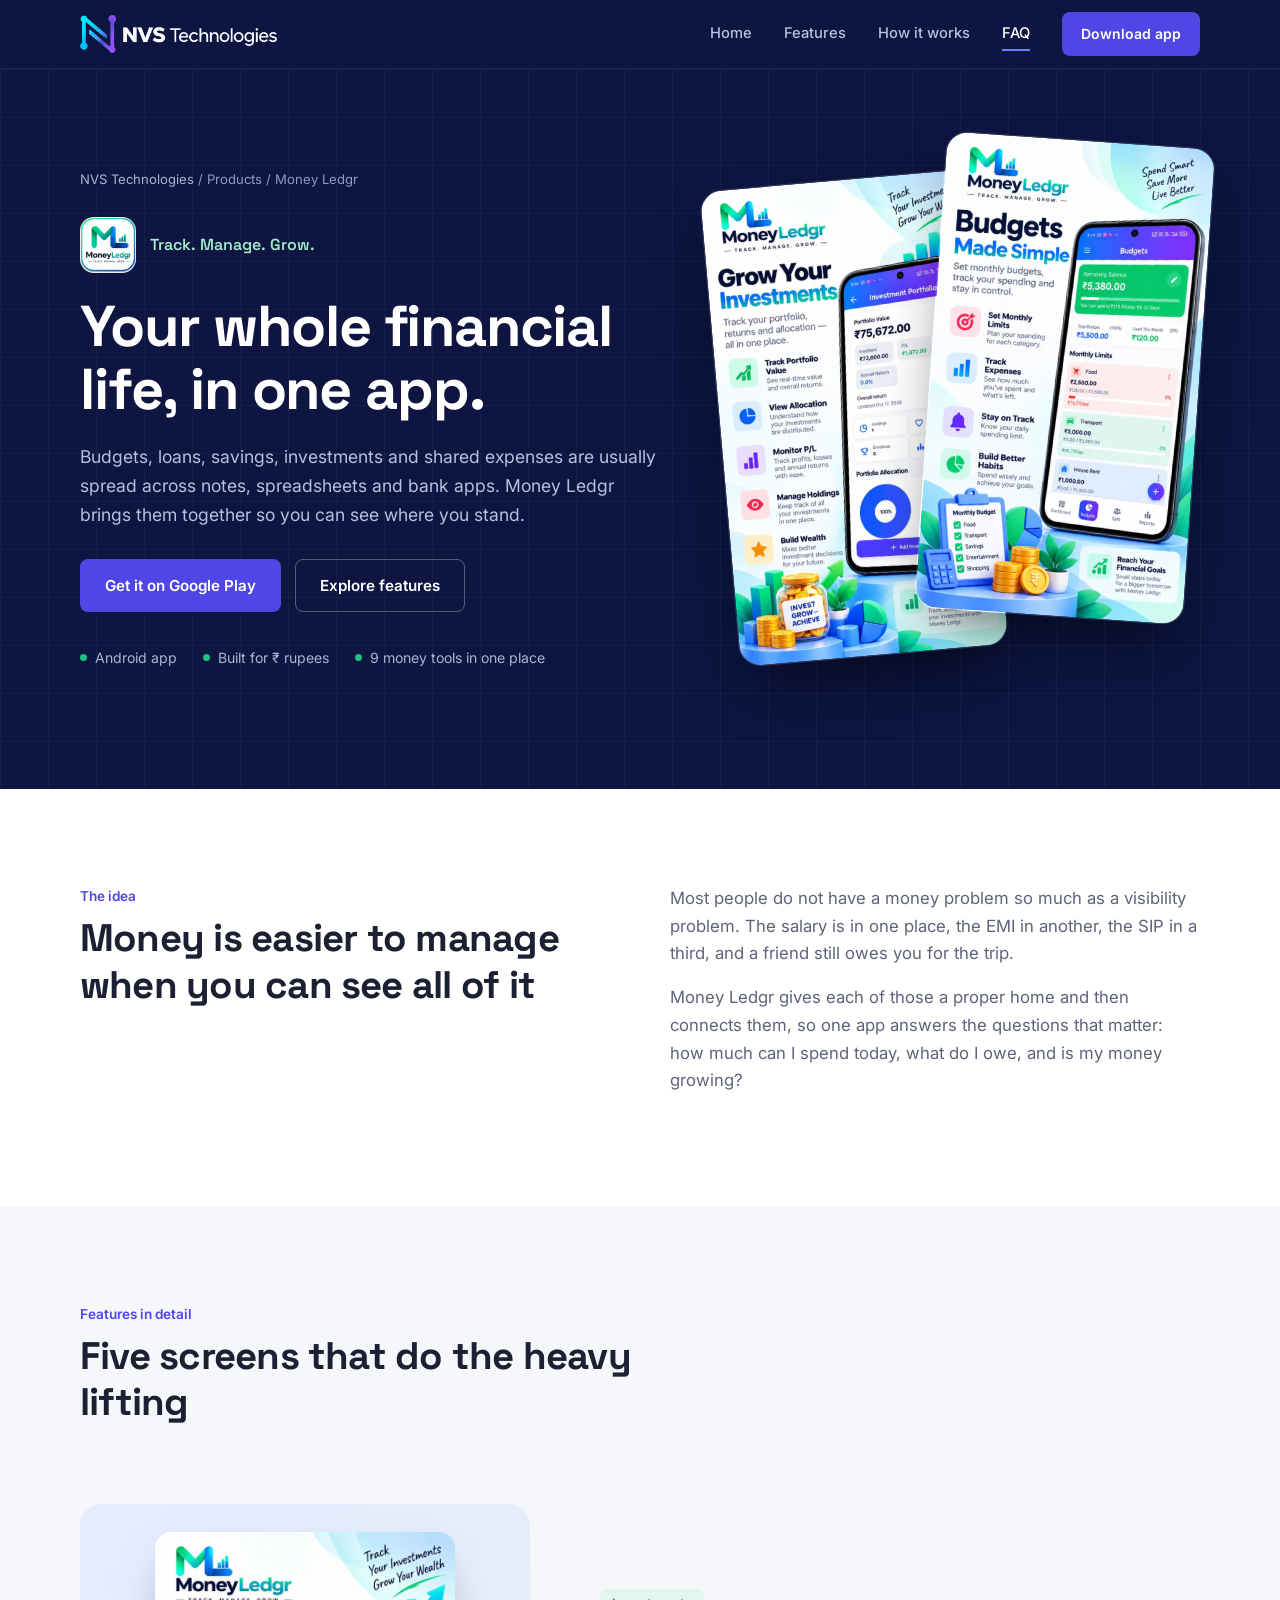
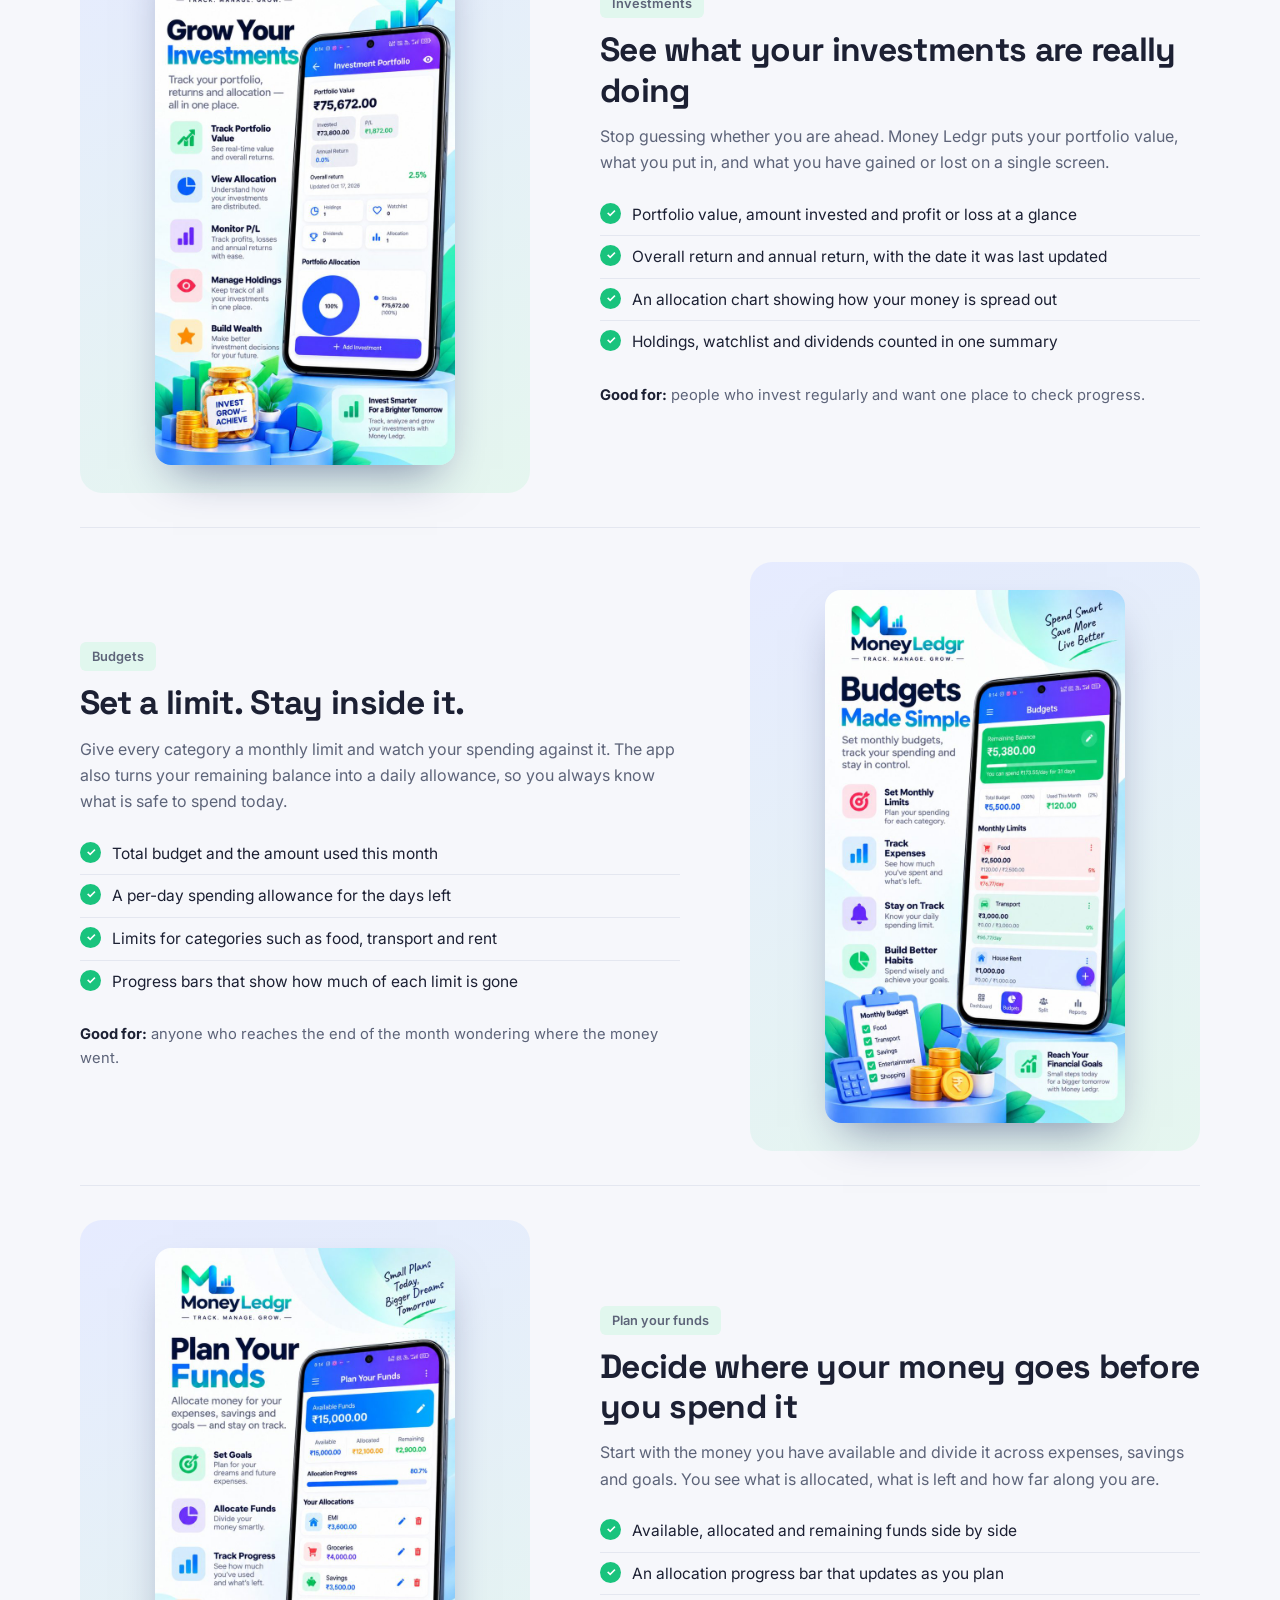
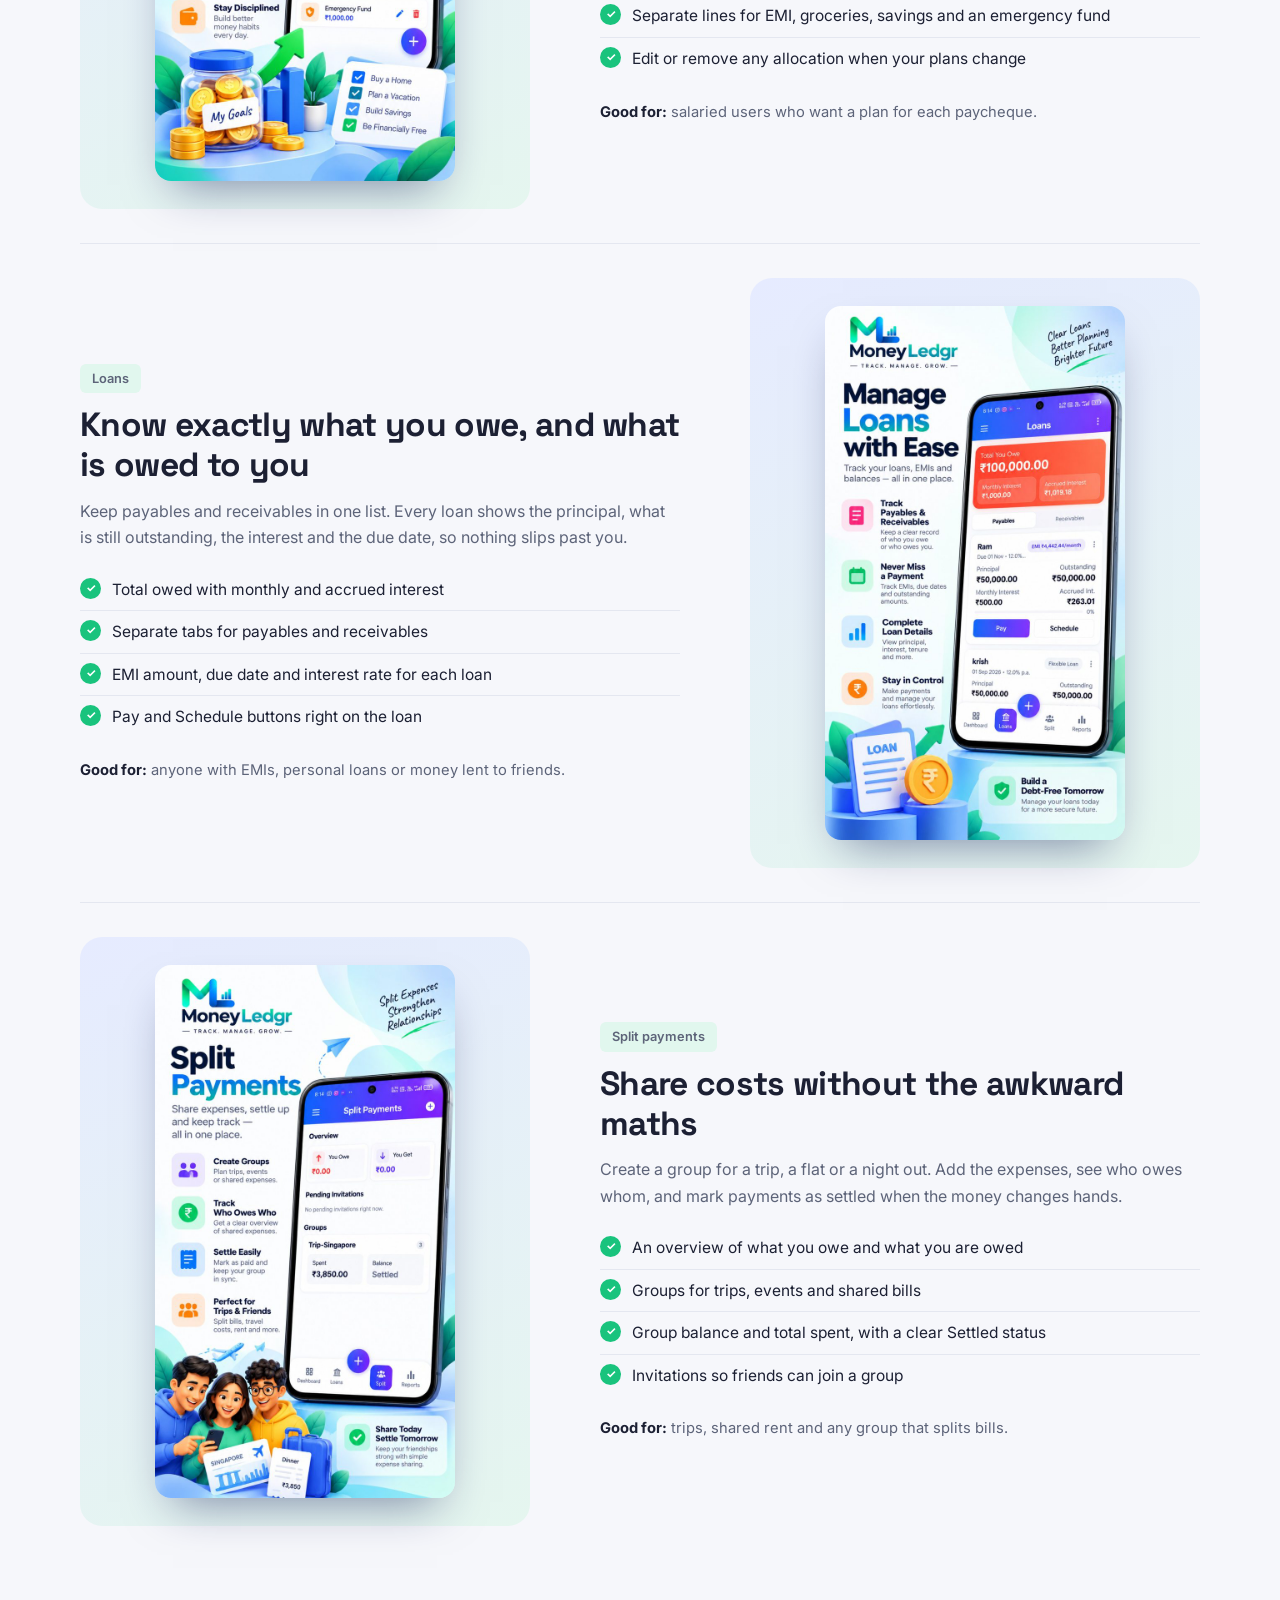
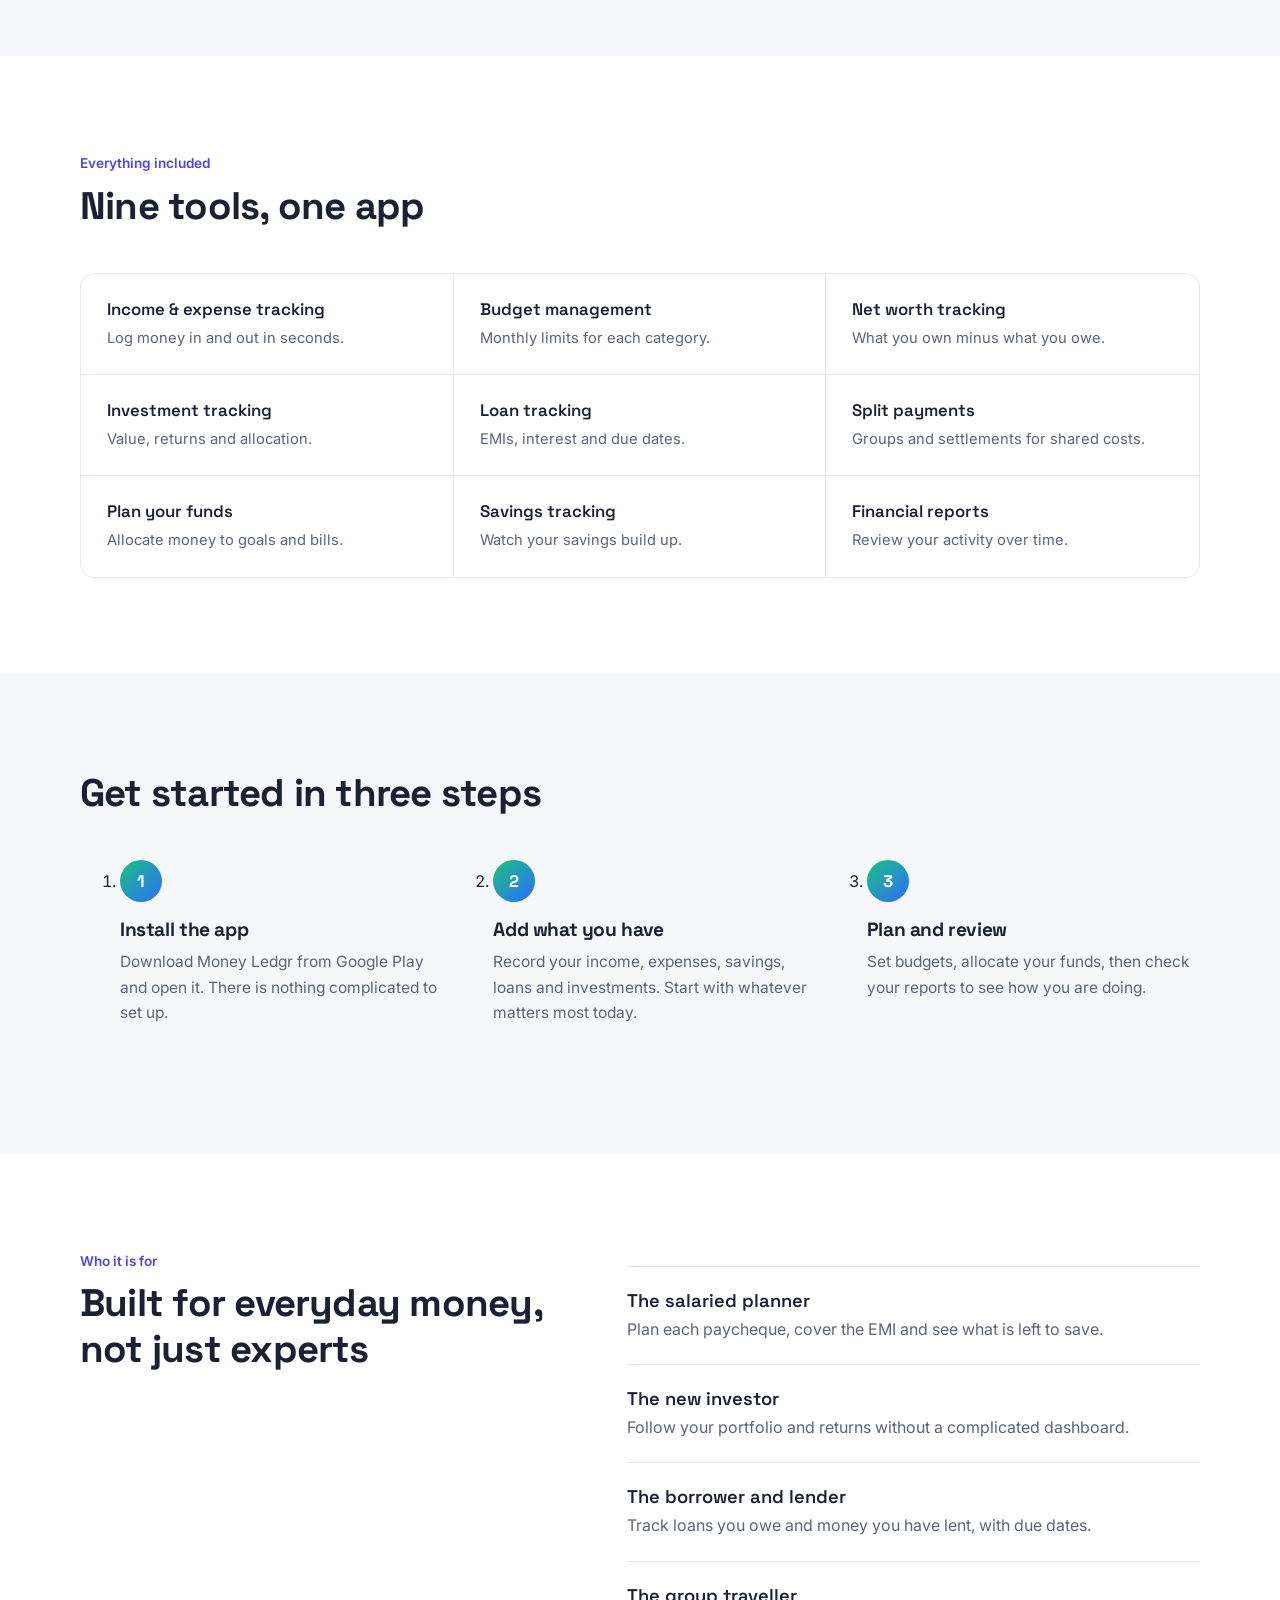
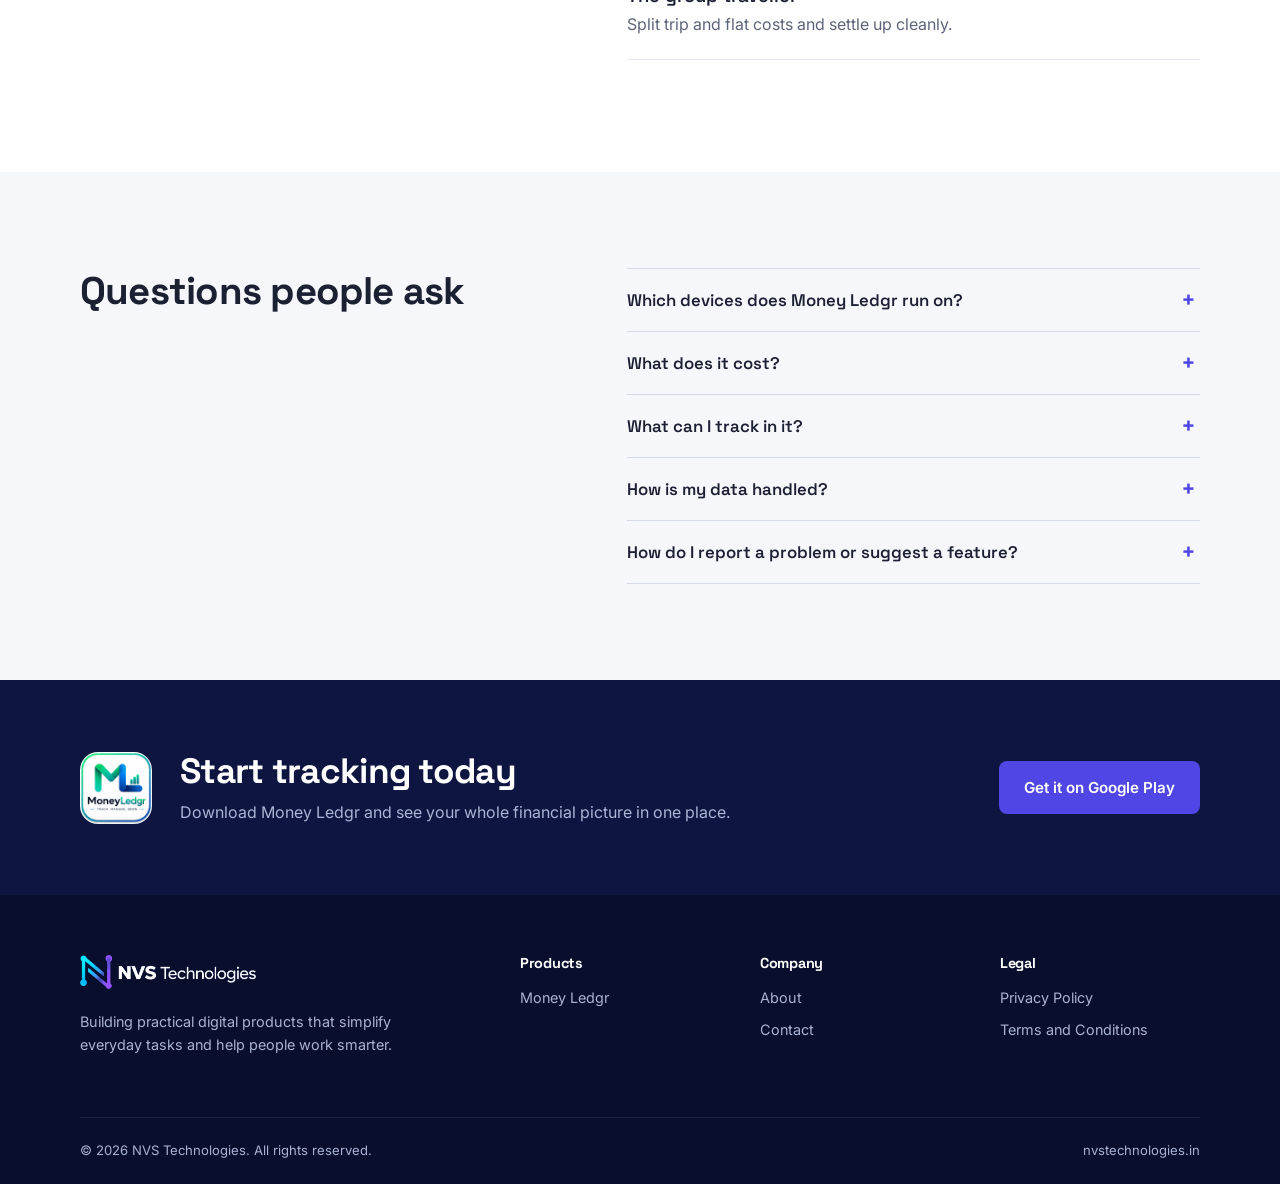
==== money-ledgr.html @ 8a29d815 "Add Money Ledgr product page" ====
<!DOCTYPE html>
<html lang="en">
<head>
  <meta charset="UTF-8">
  <meta name="viewport" content="width=device-width, initial-scale=1">
  <title>Money Ledgr | Personal finance app by NVS Technologies</title>
  <meta name="description" content="Money Ledgr is a personal finance app for Android. Track income and expenses, set budgets, plan funds, manage loans, split payments and follow your investments in one place.">
  <meta property="og:title" content="Money Ledgr: Track. Manage. Grow.">
  <meta property="og:description" content="One app for budgets, loans, investments, savings and shared expenses.">
  <meta property="og:image" content="images/money-ledgr-icon.jpg">
  <meta name="theme-color" content="#0d1540">
  <link rel="icon" href="images/favicon.png" type="image/png">
  <link rel="preconnect" href="https://fonts.googleapis.com">
  <link rel="preconnect" href="https://fonts.gstatic.com" crossorigin>
  <link href="https://fonts.googleapis.com/css2?family=Inter:wght@400;500;600;700;800&family=Space+Grotesk:wght@500;600;700&display=swap" rel="stylesheet">
  <link rel="stylesheet" href="css/style.css">
  <link rel="stylesheet" href="css/product.css">
  <script type="application/ld+json">
  {
    "@context": "https://schema.org",
    "@type": "MobileApplication",
    "name": "Money Ledgr",
    "operatingSystem": "Android",
    "applicationCategory": "FinanceApplication",
    "description": "Personal finance app to track expenses, budgets, loans, savings and investments.",
    "url": "https://play.google.com/store/apps/details?id=com.money_ledgr.app&pcampaignid=web_share",
    "publisher": { "@type": "Organization", "name": "NVS Technologies" }
  }
  </script>
</head>
<body class="product-page">
<a class="skip-link" href="#main">Skip to content</a>

<header class="site-header" id="top">
  <div class="container header-inner">
    <a href="index.html" class="logo" aria-label="NVS Technologies home"><img src="images/nvs-logo.png" alt="NVS Technologies" width="700" height="135"></a>
    <button class="nav-toggle" aria-label="Open menu" aria-expanded="false" aria-controls="main-nav"><span></span><span></span><span></span></button>
    <nav id="main-nav" class="main-nav" aria-label="Main">
      <a href="index.html">Home</a>
      <a href="#features">Features</a>
      <a href="#how">How it works</a>
      <a href="#faq">FAQ</a>
      <a href="https://play.google.com/store/apps/details?id=com.money_ledgr.app&pcampaignid=web_share" class="btn btn-primary btn-small" target="_blank" rel="noopener">Download app</a>
    </nav>
  </div>
</header>

<main id="main">

<!-- Hero -->
<section class="p-hero">
  <div class="container p-hero-grid">
    <div>
      <p class="crumbs"><a href="index.html">NVS Technologies</a> / Products / Money Ledgr</p>
      <div class="brand-row">
        <img src="images/money-ledgr-icon.jpg" alt="Money Ledgr app icon" width="320" height="320">
        <span>Track. Manage. Grow.</span>
      </div>
      <h1>Your whole financial life, in one app.</h1>
      <p class="lead">Budgets, loans, savings, investments and shared expenses are usually spread across notes, spreadsheets and bank apps. Money Ledgr brings them together so you can see where you stand.</p>
      <div class="hero-actions">
        <a href="https://play.google.com/store/apps/details?id=com.money_ledgr.app&pcampaignid=web_share" class="btn btn-primary" target="_blank" rel="noopener">Get it on Google Play</a>
        <a href="#features" class="btn btn-outline">Explore features</a>
      </div>
      <ul class="facts">
        <li>Android app</li>
        <li>Built for &#8377; rupees</li>
        <li>9 money tools in one place</li>
      </ul>
    </div>
    <div class="poster-stack" aria-hidden="true">
      <img class="p1" src="images/screens/investments.jpg" alt="" width="720" height="1280">
      <img class="p2" src="images/screens/budgets.jpg" alt="" width="720" height="1280">
    </div>
  </div>
</section>

<!-- Overview -->
<section class="section" id="overview">
  <div class="container overview">
    <div>
      <p class="kicker">The idea</p>
      <h2>Money is easier to manage when you can see all of it</h2>
    </div>
    <div class="overview-text">
      <p>Most people do not have a money problem so much as a visibility problem. The salary is in one place, the EMI in another, the SIP in a third, and a friend still owes you for the trip.</p>
      <p>Money Ledgr gives each of those a proper home and then connects them, so one app answers the questions that matter: how much can I spend today, what do I owe, and is my money growing?</p>
    </div>
  </div>
</section>

<!-- Feature deep-dives -->
<section class="section section-soft dives" id="features">
  <div class="container">
    <div class="head-narrow">
      <p class="kicker">Features in detail</p>
      <h2>Five screens that do the heavy lifting</h2>
    </div>

    <article class="dive" id="investments">
      <div class="dive-shot"><img src="images/screens/investments.jpg" alt="Investment Portfolio screen with portfolio value, profit and loss, and an allocation chart" width="720" height="1280" loading="lazy"></div>
      <div class="dive-text">
        <p class="dive-label">Investments</p>
        <h3>See what your investments are really doing</h3>
        <p>Stop guessing whether you are ahead. Money Ledgr puts your portfolio value, what you put in, and what you have gained or lost on a single screen.</p>
        <ul class="checks">
          <li>Portfolio value, amount invested and profit or loss at a glance</li>
          <li>Overall return and annual return, with the date it was last updated</li>
          <li>An allocation chart showing how your money is spread out</li>
          <li>Holdings, watchlist and dividends counted in one summary</li>
        </ul>
        <p class="good-for"><strong>Good for:</strong> people who invest regularly and want one place to check progress.</p>
      </div>
    </article>
    <article class="dive flip" id="budgets">
      <div class="dive-shot"><img src="images/screens/budgets.jpg" alt="Budgets screen with remaining balance and monthly limits for food, transport and rent" width="720" height="1280" loading="lazy"></div>
      <div class="dive-text">
        <p class="dive-label">Budgets</p>
        <h3>Set a limit. Stay inside it.</h3>
        <p>Give every category a monthly limit and watch your spending against it. The app also turns your remaining balance into a daily allowance, so you always know what is safe to spend today.</p>
        <ul class="checks">
          <li>Total budget and the amount used this month</li>
          <li>A per-day spending allowance for the days left</li>
          <li>Limits for categories such as food, transport and rent</li>
          <li>Progress bars that show how much of each limit is gone</li>
        </ul>
        <p class="good-for"><strong>Good for:</strong> anyone who reaches the end of the month wondering where the money went.</p>
      </div>
    </article>
    <article class="dive" id="plan">
      <div class="dive-shot"><img src="images/screens/plan-funds.jpg" alt="Plan Your Funds screen showing available funds and allocations for EMI, groceries, savings and emergency fund" width="720" height="1280" loading="lazy"></div>
      <div class="dive-text">
        <p class="dive-label">Plan your funds</p>
        <h3>Decide where your money goes before you spend it</h3>
        <p>Start with the money you have available and divide it across expenses, savings and goals. You see what is allocated, what is left and how far along you are.</p>
        <ul class="checks">
          <li>Available, allocated and remaining funds side by side</li>
          <li>An allocation progress bar that updates as you plan</li>
          <li>Separate lines for EMI, groceries, savings and an emergency fund</li>
          <li>Edit or remove any allocation when your plans change</li>
        </ul>
        <p class="good-for"><strong>Good for:</strong> salaried users who want a plan for each paycheque.</p>
      </div>
    </article>
    <article class="dive flip" id="loans">
      <div class="dive-shot"><img src="images/screens/loans.jpg" alt="Loans screen showing total owed, monthly interest, and loan details with Pay and Schedule buttons" width="720" height="1280" loading="lazy"></div>
      <div class="dive-text">
        <p class="dive-label">Loans</p>
        <h3>Know exactly what you owe, and what is owed to you</h3>
        <p>Keep payables and receivables in one list. Every loan shows the principal, what is still outstanding, the interest and the due date, so nothing slips past you.</p>
        <ul class="checks">
          <li>Total owed with monthly and accrued interest</li>
          <li>Separate tabs for payables and receivables</li>
          <li>EMI amount, due date and interest rate for each loan</li>
          <li>Pay and Schedule buttons right on the loan</li>
        </ul>
        <p class="good-for"><strong>Good for:</strong> anyone with EMIs, personal loans or money lent to friends.</p>
      </div>
    </article>
    <article class="dive" id="split">
      <div class="dive-shot"><img src="images/screens/split-payments.jpg" alt="Split Payments screen showing what you owe, what you get and a trip group" width="720" height="1280" loading="lazy"></div>
      <div class="dive-text">
        <p class="dive-label">Split payments</p>
        <h3>Share costs without the awkward maths</h3>
        <p>Create a group for a trip, a flat or a night out. Add the expenses, see who owes whom, and mark payments as settled when the money changes hands.</p>
        <ul class="checks">
          <li>An overview of what you owe and what you are owed</li>
          <li>Groups for trips, events and shared bills</li>
          <li>Group balance and total spent, with a clear Settled status</li>
          <li>Invitations so friends can join a group</li>
        </ul>
        <p class="good-for"><strong>Good for:</strong> trips, shared rent and any group that splits bills.</p>
      </div>
    </article>
  </div>
</section>

<!-- Everything included -->
<section class="section" id="everything">
  <div class="container">
    <div class="head-narrow">
      <p class="kicker">Everything included</p>
      <h2>Nine tools, one app</h2>
    </div>
    <ul class="tool-grid">
      <li><strong>Income &amp; expense tracking</strong><span>Log money in and out in seconds.</span></li>
      <li><strong>Budget management</strong><span>Monthly limits for each category.</span></li>
      <li><strong>Net worth tracking</strong><span>What you own minus what you owe.</span></li>
      <li><strong>Investment tracking</strong><span>Value, returns and allocation.</span></li>
      <li><strong>Loan tracking</strong><span>EMIs, interest and due dates.</span></li>
      <li><strong>Split payments</strong><span>Groups and settlements for shared costs.</span></li>
      <li><strong>Plan your funds</strong><span>Allocate money to goals and bills.</span></li>
      <li><strong>Savings tracking</strong><span>Watch your savings build up.</span></li>
      <li><strong>Financial reports</strong><span>Review your activity over time.</span></li>
    </ul>
  </div>
</section>

<!-- How it works -->
<section class="section section-soft" id="how">
  <div class="container">
    <div class="head-narrow"><h2>Get started in three steps</h2></div>
    <ol class="p-steps">
      <li><span>1</span><h3>Install the app</h3><p>Download Money Ledgr from Google Play and open it. There is nothing complicated to set up.</p></li>
      <li><span>2</span><h3>Add what you have</h3><p>Record your income, expenses, savings, loans and investments. Start with whatever matters most today.</p></li>
      <li><span>3</span><h3>Plan and review</h3><p>Set budgets, allocate your funds, then check your reports to see how you are doing.</p></li>
    </ol>
  </div>
</section>

<!-- Who it is for -->
<section class="section" id="audience">
  <div class="container split-p">
    <div class="head-narrow">
      <p class="kicker">Who it is for</p>
      <h2>Built for everyday money, not just experts</h2>
    </div>
    <dl class="audience">
      <div><dt>The salaried planner</dt><dd>Plan each paycheque, cover the EMI and see what is left to save.</dd></div>
      <div><dt>The new investor</dt><dd>Follow your portfolio and returns without a complicated dashboard.</dd></div>
      <div><dt>The borrower and lender</dt><dd>Track loans you owe and money you have lent, with due dates.</dd></div>
      <div><dt>The group traveller</dt><dd>Split trip and flat costs and settle up cleanly.</dd></div>
    </dl>
  </div>
</section>

<!-- FAQ -->
<section class="section section-soft" id="faq">
  <div class="container split-p">
    <div class="head-narrow"><h2>Questions people ask</h2></div>
    <div class="faq">
      <details><summary>Which devices does Money Ledgr run on?</summary><p>Money Ledgr is available for Android phones through Google Play.</p></details>
      <details><summary>What does it cost?</summary><p>See the Google Play listing for the current price and any in-app options.</p></details>
      <details><summary>What can I track in it?</summary><p>Income and expenses, budgets, savings, investments, loans, split payments and your net worth, plus reports to review it all.</p></details>
      <details><summary>How is my data handled?</summary><p>We want to be clear about this. Our Privacy Policy explains what is collected and why.</p></details>
      <details><summary>How do I report a problem or suggest a feature?</summary><p>Send us a message from the <a href="index.html#contact">contact form</a>. Feedback shapes what we build next.</p></details>
    </div>
  </div>
</section>

<!-- Closing call to action -->
<section class="p-cta">
  <div class="container p-cta-inner">
    <img src="images/money-ledgr-icon.jpg" alt="" width="320" height="320">
    <div>
      <h2>Start tracking today</h2>
      <p>Download Money Ledgr and see your whole financial picture in one place.</p>
    </div>
    <a href="https://play.google.com/store/apps/details?id=com.money_ledgr.app&pcampaignid=web_share" class="btn btn-primary" target="_blank" rel="noopener">Get it on Google Play</a>
  </div>
</section>

</main>

<footer class="site-footer">
  <div class="container footer-grid">
    <div>
      <a href="index.html" class="logo"><img src="images/nvs-logo.png" alt="NVS Technologies" width="700" height="135"></a>
      <p class="footer-blurb">Building practical digital products that simplify everyday tasks and help people work smarter.</p>
    </div>
    <div><h4>Products</h4><a href="money-ledgr.html">Money Ledgr</a></div>
    <div><h4>Company</h4><a href="index.html#about">About</a><a href="index.html#contact">Contact</a></div>
    <div><h4>Legal</h4><a href="#">Privacy Policy</a><a href="#">Terms and Conditions</a></div>
  </div>
  <div class="container footer-bottom">
    <span>&copy; <span id="year">2026</span> NVS Technologies. All rights reserved.</span>
    <span>nvstechnologies.in</span>
  </div>
</footer>

<button class="to-top" id="to-top" aria-label="Back to top" hidden>&uarr;</button>
<script src="js/product.js"></script>
</body>
</html>
---- css/style.css ----
/* ==========================================================
   NVS Technologies - main stylesheet
   Sections: variables, base, layout, header, hero, products,
   principles, about, contact, footer, responsive
   ========================================================== */

:root {
  --navy: #0d1540;
  --navy-light: #162060;
  --indigo: #4f46e5;
  --indigo-dark: #4338ca;
  --accent: #6b7bff;
  --text: #1c2033;
  --muted: #5d6479;
  --line: #e4e7f0;
  --soft: #f6f7fb;
  --white: #fff;
  --radius: 10px;
}

/* ---------- Base ---------- */
*, *::before, *::after { box-sizing: border-box; }

html { scroll-behavior: smooth; scroll-padding-top: 72px; }

body {
  margin: 0;
  font-family: "Inter", system-ui, -apple-system, "Segoe UI", sans-serif;
  color: var(--text);
  line-height: 1.65;
  background: var(--white);
}

h1, h2, h3, h4 { line-height: 1.2; margin: 0; }
p { margin: 0 0 1rem; }
a { color: var(--indigo); }
ul { margin: 0; padding: 0; list-style: none; }

:focus-visible { outline: 3px solid var(--accent); outline-offset: 3px; }

.container { width: min(1120px, 100% - 40px); margin-inline: auto; }

.skip-link {
  position: absolute; left: 12px; top: -60px;
  background: var(--white); color: var(--navy);
  padding: 8px 14px; border-radius: 6px; z-index: 200;
}
.skip-link:focus { top: 12px; }

/* ---------- Buttons ---------- */
.btn {
  display: inline-block;
  padding: 13px 24px;
  border-radius: 8px;
  font-weight: 600;
  font-size: 0.95rem;
  text-decoration: none;
  border: 1.5px solid transparent;
  cursor: pointer;
  font-family: inherit;
  transition: background 0.2s, transform 0.15s, border-color 0.2s;
}
.btn:active { transform: translateY(1px); }
.btn-primary { background: var(--indigo); color: var(--white); }
.btn-primary:hover { background: var(--indigo-dark); }
.btn-outline { border-color: rgba(255,255,255,0.35); color: var(--white); }
.btn-outline:hover { border-color: var(--white); }
.btn-small { padding: 9px 18px; font-size: 0.875rem; }

/* ---------- Header ---------- */
.site-header {
  position: sticky; top: 0; z-index: 100;
  background: var(--navy);
  border-bottom: 1px solid rgba(255,255,255,0.08);
  transition: box-shadow 0.25s;
}
.site-header.scrolled { box-shadow: 0 4px 18px rgba(0,0,0,0.25); }

.header-inner {
  display: flex; align-items: center; justify-content: space-between;
  height: 68px;
}

.logo {
  display: inline-flex; align-items: center; gap: 8px;
  color: var(--white); text-decoration: none; font-size: 1.15rem;
}
.logo strong { font-weight: 800; }

.main-nav { display: flex; align-items: center; gap: 32px; }
.main-nav a:not(.btn) {
  color: #b8c0e0; text-decoration: none; font-size: 0.92rem; font-weight: 500;
  padding: 4px 0; border-bottom: 2px solid transparent;
}
.main-nav a:not(.btn):hover,
.main-nav a.active { color: var(--white); border-bottom-color: var(--accent); }

.nav-toggle {
  display: none;
  background: none; border: 0; padding: 8px; cursor: pointer;
}
.nav-toggle span {
  display: block; width: 24px; height: 2px; margin: 5px 0;
  background: var(--white); transition: transform 0.25s, opacity 0.25s;
}
.nav-toggle[aria-expanded="true"] span:nth-child(1) { transform: translateY(7px) rotate(45deg); }
.nav-toggle[aria-expanded="true"] span:nth-child(2) { opacity: 0; }
.nav-toggle[aria-expanded="true"] span:nth-child(3) { transform: translateY(-7px) rotate(-45deg); }

/* ---------- Hero ---------- */
.hero {
  background:
    radial-gradient(ellipse 60% 70% at 70% 40%, rgba(79,70,229,0.35), transparent 70%),
    var(--navy);
  color: var(--white);
  padding: 110px 0 120px;
}

.pill {
  display: inline-flex; align-items: center; gap: 8px;
  padding: 5px 14px; margin-bottom: 26px;
  border: 1px solid rgba(255,255,255,0.18);
  border-radius: 999px;
  font-size: 0.8rem; color: #c9d0ee;
}
.dot { width: 6px; height: 6px; border-radius: 50%; background: #34d399; }

.hero h1 {
  font-size: clamp(2.4rem, 6vw, 4.2rem);
  font-weight: 800;
  letter-spacing: -0.03em;
  max-width: 13em;
  margin-bottom: 22px;
}
.hero-text { max-width: 34em; font-size: 1.15rem; color: #b8c0e0; margin-bottom: 34px; }
.hero-actions { display: flex; flex-wrap: wrap; gap: 14px; }

/* ---------- Sections ---------- */
.section { padding: 96px 0; }
.section-soft { background: var(--soft); }

.kicker {
  color: var(--indigo); font-weight: 600; font-size: 0.85rem; margin-bottom: 8px;
}
.section h2 {
  font-size: clamp(1.7rem, 3.5vw, 2.4rem);
  letter-spacing: -0.02em; margin-bottom: 40px;
}

/* ---------- Product card ---------- */
.product-card {
  display: grid; grid-template-columns: 1.3fr 1fr; gap: 40px;
  padding: 40px;
  border: 1.5px solid var(--indigo);
  border-radius: 14px;
  background: var(--white);
  box-shadow: 0 10px 40px -18px rgba(79,70,229,0.35);
}
.product-info p { color: var(--muted); max-width: 32em; }

.tag {
  display: inline-block; padding: 3px 12px; margin-bottom: 18px;
  background: #eceefe; color: var(--indigo);
  border-radius: 6px; font-size: 0.78rem; font-weight: 600;
}
.product-icon {
  width: 52px; height: 52px; margin-bottom: 18px;
  display: grid; place-items: center;
  background: var(--indigo); color: var(--white); border-radius: 12px;
}
.product-info h3 { font-size: 1.9rem; letter-spacing: -0.02em; }
.product-tagline { color: var(--indigo) !important; font-weight: 600; font-size: 0.9rem; margin: 4px 0 14px; }


.product-features h4 { font-size: 0.85rem; color: var(--muted); margin-bottom: 14px; font-weight: 600; }
.product-features ul { display: flex; flex-wrap: wrap; gap: 8px; }
.product-features li {
  padding: 5px 13px; font-size: 0.82rem;
  border: 1px solid var(--line); border-radius: 999px; background: var(--soft);
}

.coming-soon {
  display: flex; flex-direction: column; gap: 2px;
  margin-top: 20px; padding: 22px 26px;
  border: 1.5px dashed #cdd2e3; border-radius: var(--radius);
  background: var(--soft);
}
.coming-soon span { color: var(--muted); font-size: 0.9rem; }

/* ---------- Principles ---------- */
.principles {
  display: grid; grid-template-columns: repeat(auto-fit, minmax(300px, 1fr)); gap: 20px;
}
.principle {
  background: var(--white);
  padding: 28px;
  border-radius: var(--radius);
  border: 1px solid var(--line);
  border-left: 4px solid var(--accent);
}
.principle h3 { font-size: 1.05rem; margin-bottom: 8px; }
.principle p { font-size: 0.93rem; color: var(--muted); margin: 0; }

/* ---------- About ---------- */
.about-grid { display: grid; grid-template-columns: 1fr 1fr; gap: 60px; align-items: center; }
.about-grid p { color: var(--muted); max-width: 32em; }
.mv { display: grid; gap: 18px; }
.mv-card { padding: 26px 28px; background: var(--soft); border-radius: var(--radius); }
.mv-card h3 { font-size: 0.95rem; color: var(--indigo); margin-bottom: 6px; }
.mv-card p { margin: 0; font-size: 0.95rem; }

/* ---------- Contact ---------- */
.contact {
  background:
    radial-gradient(ellipse 50% 80% at 85% 20%, rgba(79,70,229,0.3), transparent 70%),
    var(--navy);
  color: var(--white);
}
.contact-grid { display: grid; grid-template-columns: 1fr 1fr; gap: 60px; align-items: start; }
.contact h2 { margin-bottom: 16px; }
.contact p { color: #b8c0e0; max-width: 30em; }
.contact a { color: #c7ceff; }

.contact-form {
  background: var(--navy-light);
  padding: 30px; border-radius: 12px;
  border: 1px solid rgba(255,255,255,0.08);
}
.contact-form label { display: block; font-size: 0.85rem; font-weight: 500; margin: 0 0 6px; }
.contact-form input,
.contact-form textarea {
  width: 100%; margin-bottom: 18px; padding: 11px 14px;
  font: inherit; color: var(--white);
  background: rgba(255,255,255,0.06);
  border: 1px solid rgba(255,255,255,0.18);
  border-radius: 8px;
}
.contact-form input:focus,
.contact-form textarea:focus { outline: none; border-color: var(--accent); box-shadow: 0 0 0 3px rgba(107,123,255,0.3); }
.contact-form .invalid { border-color: #f87171; }
.contact-form .btn { width: 100%; }
.form-status { margin: 14px 0 0; min-height: 1.4em; font-size: 0.9rem; text-align: center; }
.form-status.error { color: #fca5a5 !important; }
.form-status.ok { color: #86efac !important; }

/* ---------- Footer ---------- */
.site-footer { background: #080e2c; color: #aab2d3; padding-top: 60px; font-size: 0.9rem; }
.footer-grid { display: grid; grid-template-columns: 2fr 1fr 1fr 1fr; gap: 40px; padding-bottom: 44px; }
.footer-blurb { margin-top: 14px; max-width: 24em; }
.footer-grid h4 { color: var(--white); font-size: 0.9rem; margin-bottom: 14px; }
.footer-grid a:not(.logo) { display: block; color: #aab2d3; text-decoration: none; margin-bottom: 8px; }
.footer-grid a:not(.logo):hover { color: var(--white); }
.footer-bottom {
  display: flex; justify-content: space-between; flex-wrap: wrap; gap: 8px;
  padding: 22px 0; border-top: 1px solid rgba(255,255,255,0.08); font-size: 0.82rem;
}

/* ---------- Back to top ---------- */
.to-top {
  position: fixed; right: 20px; bottom: 20px;
  width: 44px; height: 44px; border-radius: 50%;
  border: 0; background: var(--indigo); color: var(--white);
  font-size: 1.2rem; cursor: pointer;
  box-shadow: 0 6px 18px rgba(0,0,0,0.25);
}
.to-top[hidden] { display: none; }

/* ---------- Responsive ---------- */
@media (max-width: 860px) {
  .nav-toggle { display: block; }

  .main-nav {
    position: absolute; top: 68px; left: 0; right: 0;
    flex-direction: column; align-items: stretch; gap: 0;
    background: var(--navy); padding: 8px 20px 20px;
    border-bottom: 1px solid rgba(255,255,255,0.08);
    display: none;
  }
  .main-nav.open { display: flex; }
  .main-nav a:not(.btn) { padding: 14px 0; border-bottom: 1px solid rgba(255,255,255,0.08); }
  .main-nav .btn { margin-top: 16px; text-align: center; }

  .hero { padding: 80px 0 90px; }
  .section { padding: 70px 0; }
  .product-card, .about-grid, .contact-grid { grid-template-columns: 1fr; gap: 32px; }
  .product-card { padding: 26px; }
  .footer-grid { grid-template-columns: 1fr 1fr; }
}

@media (max-width: 480px) {
  .footer-grid { grid-template-columns: 1fr; }
  .hero-actions .btn { width: 100%; text-align: center; }
}

@media (prefers-reduced-motion: reduce) {
  html { scroll-behavior: auto; }
  * { transition: none !important; }
}

/* ---------- Logo images ---------- */
.logo img { display: block; height: 38px; width: auto; }
.site-footer .logo img { height: 34px; }

/* Money Ledgr app icon in the product card */
.product-logo {
  display: block;
  width: 84px; height: 84px;
  margin-bottom: 18px;
  border-radius: 20px;
  box-shadow: 0 6px 20px -6px rgba(79,70,229,0.4);
}

/* ---------- Product buttons ---------- */
.product-actions { display: flex; flex-wrap: wrap; gap: 12px; margin-top: 12px; }
.btn-secondary { background: transparent; color: var(--indigo); border-color: var(--indigo); }
.btn-secondary:hover { background: #eceefe; }

/* ---------- Screenshot viewer ---------- */
.showcase {
  width: min(960px, 94vw);
  max-height: 92vh;
  padding: 0;
  border: 0;
  border-radius: 18px;
  background: var(--white);
  color: var(--text);
  box-shadow: 0 30px 80px rgba(5, 10, 40, 0.5);
}
.showcase::backdrop { background: rgba(8, 13, 40, 0.75); backdrop-filter: blur(4px); }
.sc-inner { display: grid; grid-template-columns: 0.8fr 1fr; position: relative; max-height: 92vh; }
.sc-close {
  position: absolute; top: 12px; right: 14px; z-index: 2;
  width: 38px; height: 38px; border: 0; border-radius: 50%;
  background: var(--soft); color: var(--text); font-size: 1.5rem; line-height: 1; cursor: pointer;
}
.sc-close:hover { background: var(--line); }

.sc-stage { background: linear-gradient(160deg, #e9edff, #eaf7f4); display: grid; place-items: center; padding: 22px; }
.sc-stage img { display: block; width: auto; max-width: 100%; max-height: calc(92vh - 44px); border-radius: 14px; box-shadow: 0 18px 40px -16px rgba(20, 30, 90, 0.45); transition: opacity 0.2s; }
.sc-stage img.fading { opacity: 0; }

.sc-side { padding: 40px 36px 32px; overflow-y: auto; display: flex; flex-direction: column; }
.sc-side h3 { font-size: 1.6rem; margin-bottom: 10px; letter-spacing: -0.01em; }
.sc-side p#sc-text { color: var(--muted); min-height: 5.2em; }

.sc-tabs { display: flex; flex-wrap: wrap; gap: 8px; margin: 6px 0 22px; }
.sc-tabs button {
  padding: 7px 14px; font: 500 0.85rem inherit; font-family: inherit; cursor: pointer;
  background: var(--soft); border: 1px solid var(--line); border-radius: 999px; color: var(--text);
}
.sc-tabs button:hover { border-color: var(--indigo); }
.sc-tabs button.active { background: var(--indigo); border-color: var(--indigo); color: var(--white); }

.sc-nav { display: flex; align-items: center; gap: 14px; margin-bottom: 24px; font-size: 0.9rem; color: var(--muted); }
.sc-arrow { width: 40px; height: 40px; border-radius: 50%; border: 1px solid var(--line); background: var(--white); font-size: 1.1rem; cursor: pointer; }
.sc-arrow:hover { border-color: var(--indigo); color: var(--indigo); }
.sc-side .btn { align-self: flex-start; margin-top: auto; }

html.modal-open { overflow: hidden; }

@media (max-width: 760px) {
  .sc-inner { grid-template-columns: 1fr; overflow-y: auto; }
  .sc-stage { padding: 18px 18px 8px; }
  .sc-stage img { max-height: 46vh; }
  .sc-side { padding: 22px 22px 26px; overflow: visible; }
  .sc-side p#sc-text { min-height: 0; }
  .sc-side .btn { width: 100%; text-align: center; margin-top: 4px; }
}

.more-link { margin: 18px 0 0 !important; font-size: 0.92rem; font-weight: 600; }
.more-link a { text-decoration: none; }
.more-link a:hover { text-decoration: underline; }
---- css/product.css ----
/* ==========================================================
   Money Ledgr product page
   Loaded after style.css, so it reuses the header, footer,
   buttons and colours and only adds what this page needs.
   ========================================================== */

.product-page {
  --ml-green: #19c37d;
  --ml-blue: #2f6bff;
  --head: "Space Grotesk", "Inter", system-ui, sans-serif;
}
.product-page h1, .product-page h2, .product-page h3, .product-page h4 { font-family: var(--head); letter-spacing: -0.02em; }

/* ---------- Hero ---------- */
.p-hero {
  background-color: var(--navy);
  /* faint grid for a technical feel */
  background-image:
    linear-gradient(rgba(255,255,255,0.035) 1px, transparent 1px),
    linear-gradient(90deg, rgba(255,255,255,0.035) 1px, transparent 1px);
  background-size: 48px 48px;
  color: var(--white);
  padding: 70px 0 90px;
  overflow: hidden;
}
.p-hero-grid { display: grid; grid-template-columns: 1.1fr 0.9fr; gap: 50px; align-items: center; }
.crumbs { font-size: 0.82rem; color: #8f9acb; margin-bottom: 26px; }
.crumbs a { color: #aab4d4; text-decoration: none; }
.crumbs a:hover { color: var(--white); }

.brand-row { display: flex; align-items: center; gap: 14px; margin-bottom: 22px; }
.brand-row img { width: 56px; height: 56px; border-radius: 14px; }
.brand-row span { font: 600 1rem var(--head); color: #9fe9c8; }

.p-hero h1 { font-size: clamp(2.2rem, 5vw, 3.6rem); font-weight: 700; line-height: 1.1; max-width: 12em; margin-bottom: 20px; }
.p-hero .lead { color: #b8c0e0; font-size: 1.1rem; max-width: 33em; margin-bottom: 30px; }
.hero-actions { display: flex; flex-wrap: wrap; gap: 14px; margin-bottom: 34px; }
.btn-outline { border-color: rgba(255,255,255,0.3); color: var(--white); }
.facts { display: flex; flex-wrap: wrap; gap: 8px 26px; font-size: 0.88rem; color: #aab4d4; }
.facts li { display: flex; align-items: center; gap: 8px; }
.facts li::before { content: ""; width: 7px; height: 7px; border-radius: 50%; background: var(--ml-green); }

/* two screenshots overlapping, tilted in opposite directions */
.poster-stack { position: relative; height: 560px; }
.poster-stack img { position: absolute; width: 56%; height: auto; border-radius: 22px; box-shadow: 0 30px 60px -20px rgba(0,0,0,0.6); border: 1px solid rgba(255,255,255,0.15); }
.poster-stack .p1 { left: 0; top: 40px; transform: rotate(-5deg); }
.poster-stack .p2 { right: 0; top: 0; transform: rotate(4deg); }

/* ---------- Generic section helpers ---------- */
.section-soft { background: var(--soft); }
.head-narrow { max-width: 38em; margin-bottom: 44px; }
.head-narrow h2 { margin-bottom: 0 !important; }
.product-page .section h2 { font-weight: 700; }

/* ---------- Overview ---------- */
.overview { display: grid; grid-template-columns: 1fr 1fr; gap: 60px; align-items: start; }
.overview h2 { margin-bottom: 0 !important; }
.overview-text p { color: var(--muted); font-size: 1.05rem; }

/* ---------- Feature deep-dives ---------- */
.dive { display: grid; grid-template-columns: 0.75fr 1fr; gap: 70px; align-items: center; padding: 34px 0; }
.dive + .dive { border-top: 1px solid var(--line); }
.dive.flip { grid-template-columns: 1fr 0.75fr; }
.dive.flip .dive-shot { order: 2; }

.dive-shot { display: grid; place-items: center; padding: 28px; border-radius: 22px; background: linear-gradient(160deg, #e6ebff, #e5f6ef); }
.dive-shot img { width: min(100%, 300px); height: auto; border-radius: 16px; box-shadow: 0 22px 44px -18px rgba(20,30,90,0.5); }

.dive-label { display: inline-block; margin-bottom: 12px; padding: 4px 12px; border-radius: 6px; background: #e1f7ee; color: #0f7a50; font-size: 0.8rem; font-weight: 600; }
.dive h3 { font-size: clamp(1.5rem, 3vw, 2.1rem); margin-bottom: 12px; }
.dive-text > p { color: var(--muted); }

.checks { margin: 18px 0 20px; }
.checks li { position: relative; padding: 8px 0 8px 32px; border-top: 1px solid var(--line); font-size: 0.97rem; }
.checks li:first-child { border-top: 0; }
.checks li::before { content: "\2713"; position: absolute; left: 0; top: 9px; width: 21px; height: 21px; display: grid; place-items: center; border-radius: 50%; background: var(--ml-green); color: var(--white); font-size: 0.72rem; font-weight: 700; }
.good-for { font-size: 0.92rem; color: var(--muted); margin: 0; }
.good-for strong { color: var(--text); }

/* ---------- Tool grid ---------- */
.tool-grid { display: grid; grid-template-columns: repeat(3, 1fr); border: 1px solid var(--line); border-radius: 14px; overflow: hidden; }
.tool-grid li { padding: 24px 26px; border-right: 1px solid var(--line); border-bottom: 1px solid var(--line); }
.tool-grid li:nth-child(3n) { border-right: 0; }
.tool-grid li:nth-last-child(-n+3) { border-bottom: 0; }
.tool-grid strong { display: block; font: 600 1.05rem var(--head); margin-bottom: 4px; }
.tool-grid span { color: var(--muted); font-size: 0.92rem; }

/* ---------- Steps ---------- */
.p-steps { display: grid; grid-template-columns: repeat(3, 1fr); gap: 40px; }
.p-steps span { display: grid; place-items: center; width: 42px; height: 42px; margin-bottom: 16px; border-radius: 50%; color: var(--white); font: 700 1.05rem var(--head); background: linear-gradient(135deg, var(--ml-green), var(--ml-blue)); }
.p-steps h3 { font-size: 1.2rem; margin-bottom: 8px; }
.p-steps p { color: var(--muted); font-size: 0.97rem; }

/* ---------- Audience + FAQ ---------- */
.split-p { display: grid; grid-template-columns: 1fr 1.2fr; gap: 70px; align-items: start; }
.split-p .head-narrow { margin-bottom: 0; position: sticky; top: 110px; }
.audience > div { padding: 22px 0; border-top: 1px solid var(--line); }
.audience > div:last-child { border-bottom: 1px solid var(--line); }
.audience dt { font: 600 1.15rem var(--head); margin-bottom: 4px; }
.audience dd { margin: 0; color: var(--muted); }

.faq details { border-top: 1px solid #d5dae8; }
.faq details:last-child { border-bottom: 1px solid #d5dae8; }
.faq summary { position: relative; padding: 20px 36px 20px 0; font: 600 1.05rem var(--head); cursor: pointer; list-style: none; }
.faq summary::-webkit-details-marker { display: none; }
.faq summary::after { content: "+"; position: absolute; right: 4px; top: 15px; font-size: 1.5rem; color: var(--indigo); transition: transform 0.2s; }
.faq details[open] summary::after { transform: rotate(45deg); }
.faq details p { margin: 0; padding-bottom: 20px; color: var(--muted); }

/* ---------- Closing CTA ---------- */
.p-cta { background: var(--navy); color: var(--white); padding: 70px 0; }
.p-cta-inner { display: flex; align-items: center; gap: 28px; flex-wrap: wrap; }
.p-cta-inner img { width: 72px; height: 72px; border-radius: 18px; }
.p-cta-inner > div { flex: 1; min-width: 240px; }
.p-cta h2 { font-size: clamp(1.6rem, 3vw, 2.2rem); margin-bottom: 6px; }
.p-cta p { margin: 0; color: #aab4d4; }

/* ---------- Responsive ---------- */
@media (max-width: 900px) {
  .p-hero { padding: 48px 0 64px; }
  .p-hero-grid, .overview, .split-p { grid-template-columns: 1fr; gap: 36px; }
  .poster-stack { height: 440px; max-width: 420px; margin: 0 auto; width: 100%; }
  .dive, .dive.flip { grid-template-columns: 1fr; gap: 28px; }
  .dive.flip .dive-shot { order: 0; }
  .split-p .head-narrow { position: static; }
  .tool-grid { grid-template-columns: 1fr 1fr; }
  .tool-grid li:nth-child(3n) { border-right: 1px solid var(--line); }
  .tool-grid li:nth-child(2n) { border-right: 0; }
  .tool-grid li:nth-last-child(-n+3) { border-bottom: 1px solid var(--line); }
  .tool-grid li:nth-last-child(-n+1) { border-bottom: 0; }
  .p-steps { grid-template-columns: 1fr; gap: 28px; }
}
@media (max-width: 520px) {
  .poster-stack { height: 380px; }
  .tool-grid { grid-template-columns: 1fr; }
  .tool-grid li { border-right: 0 !important; border-bottom: 1px solid var(--line) !important; }
  .tool-grid li:last-child { border-bottom: 0 !important; }
  .hero-actions .btn, .p-cta .btn { width: 100%; text-align: center; }
}
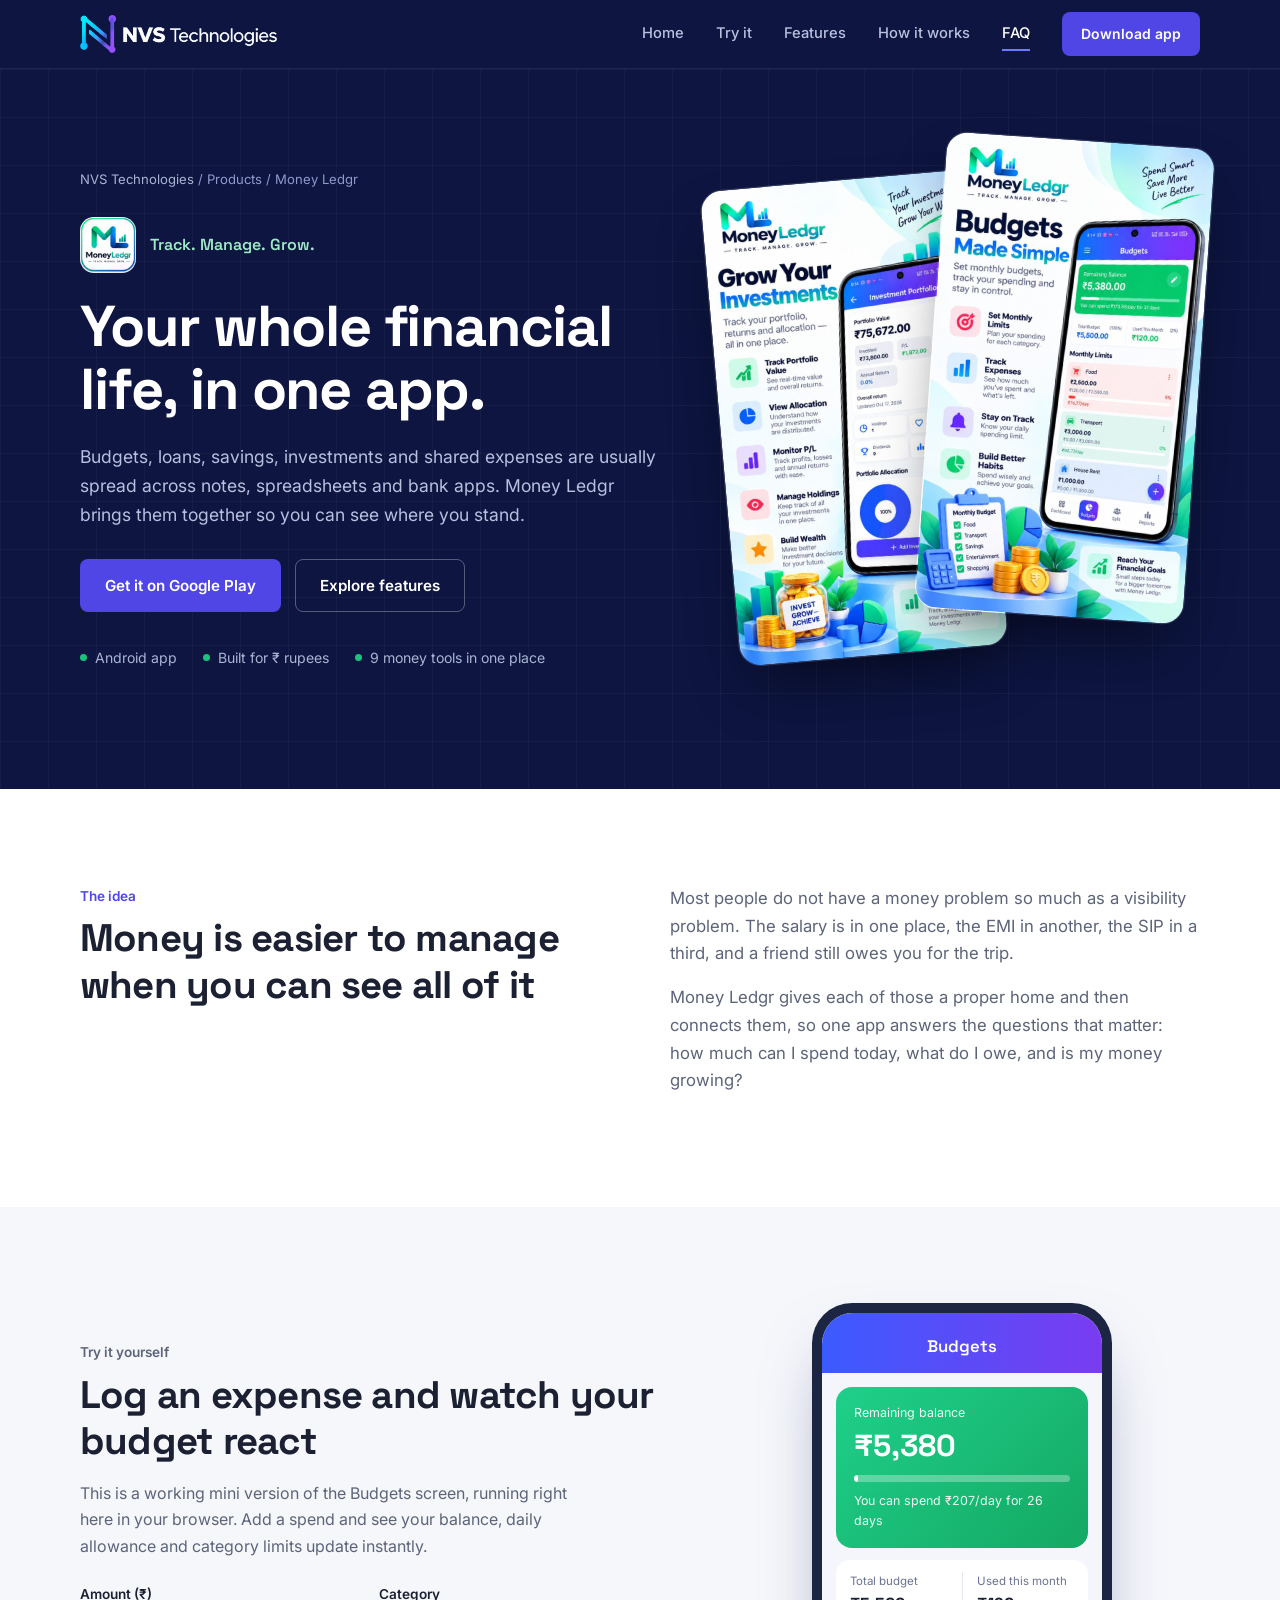
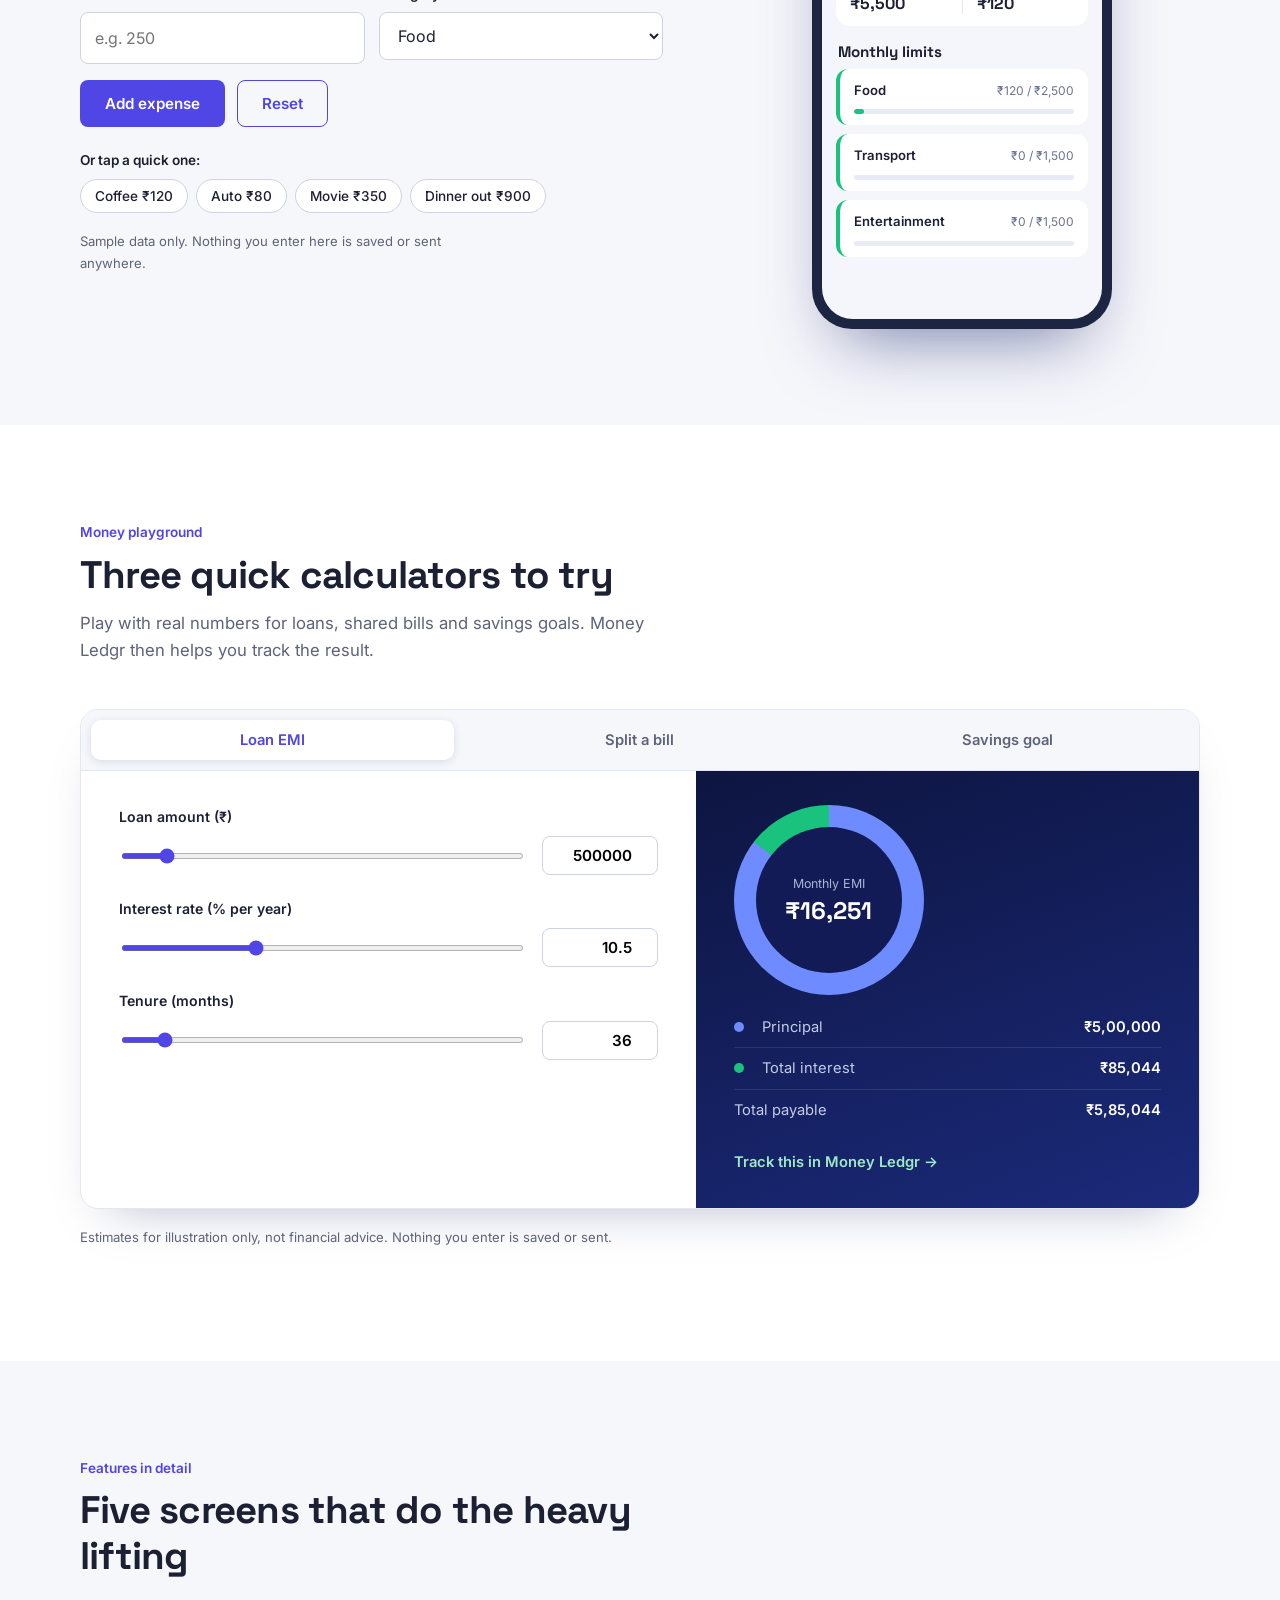
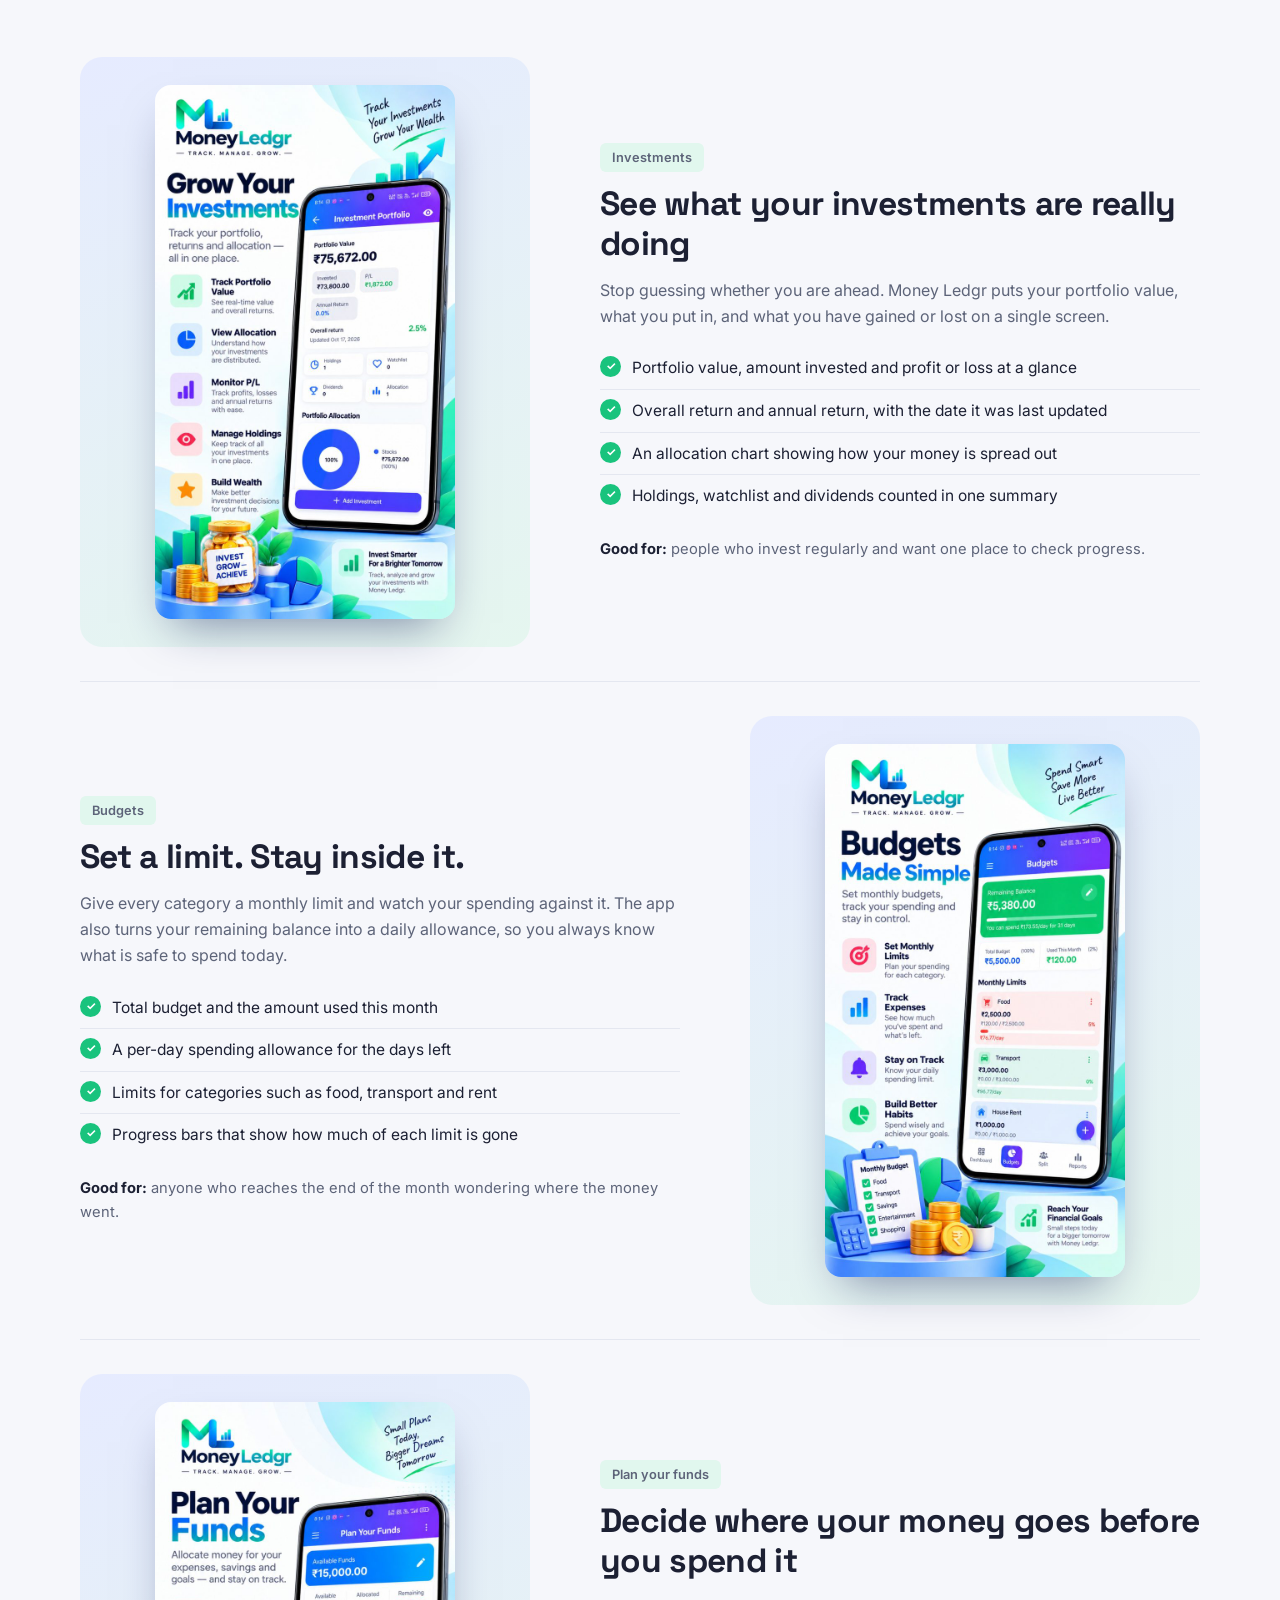
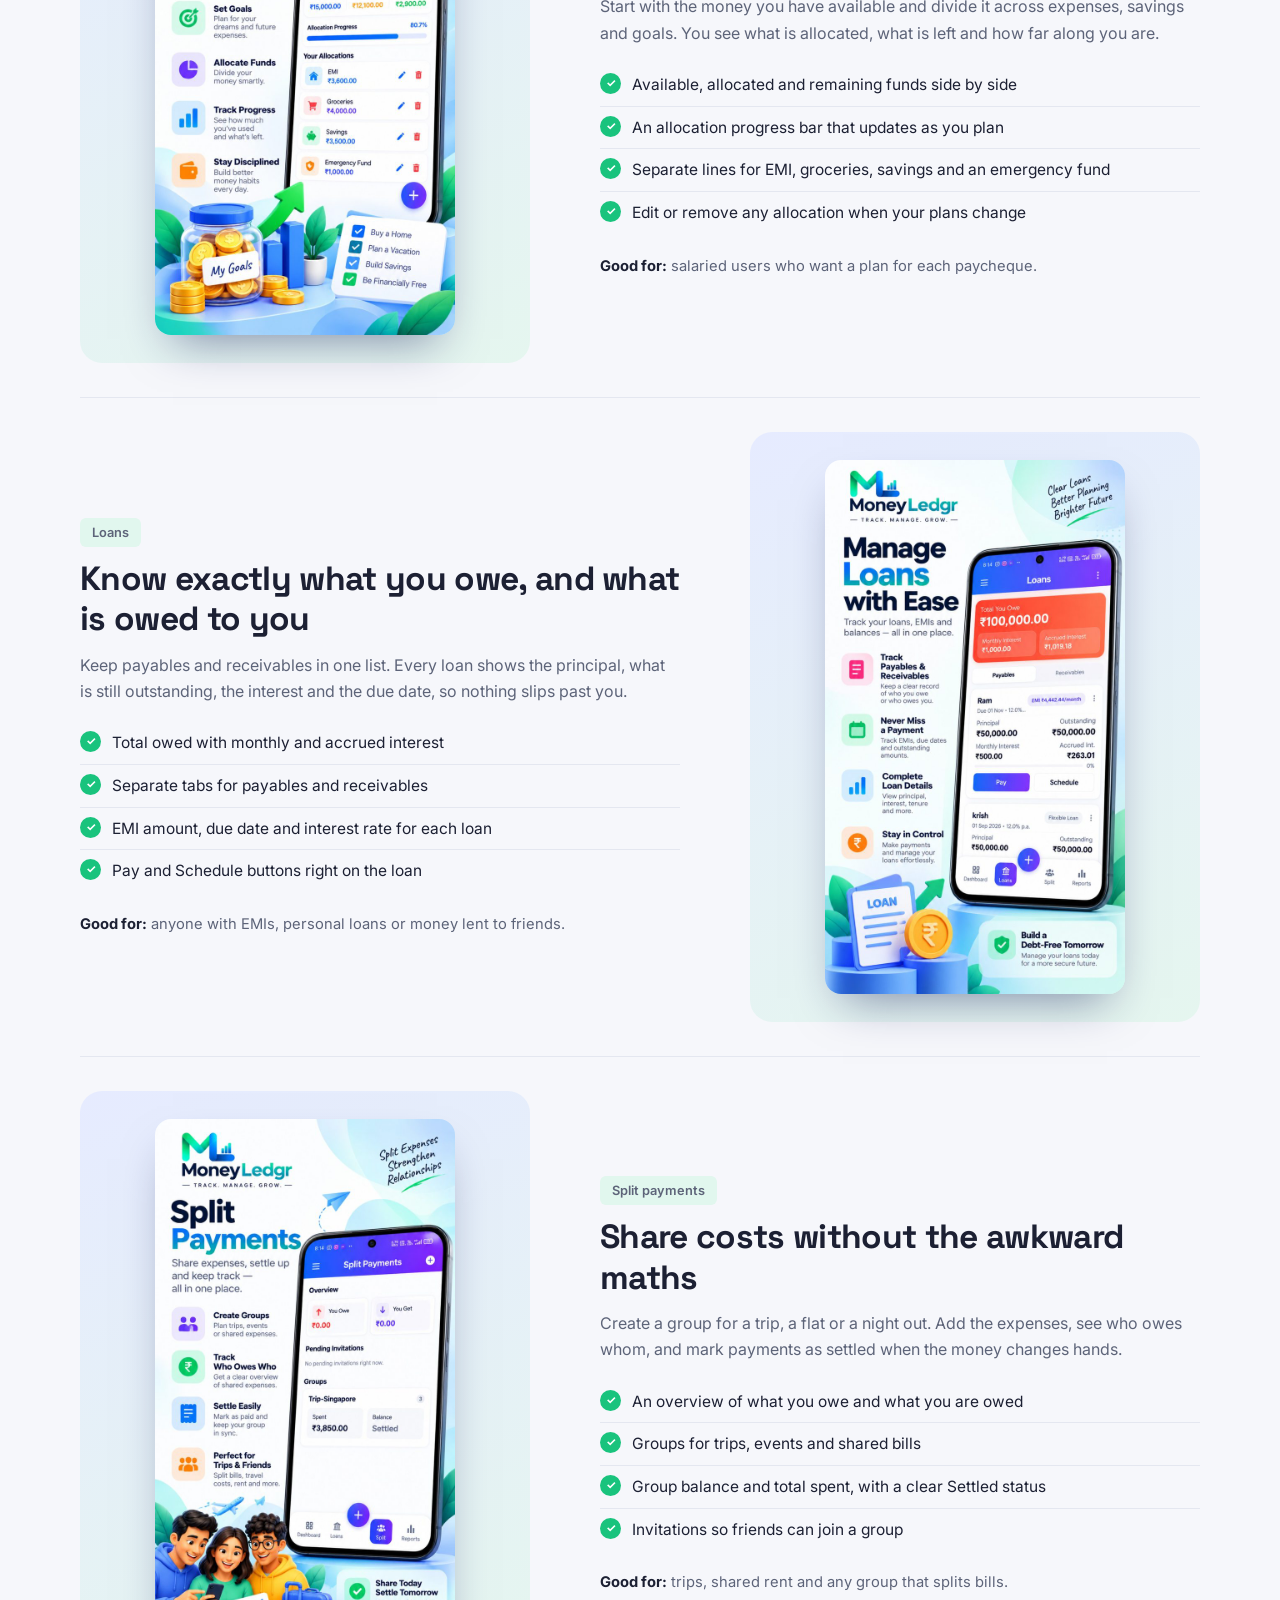
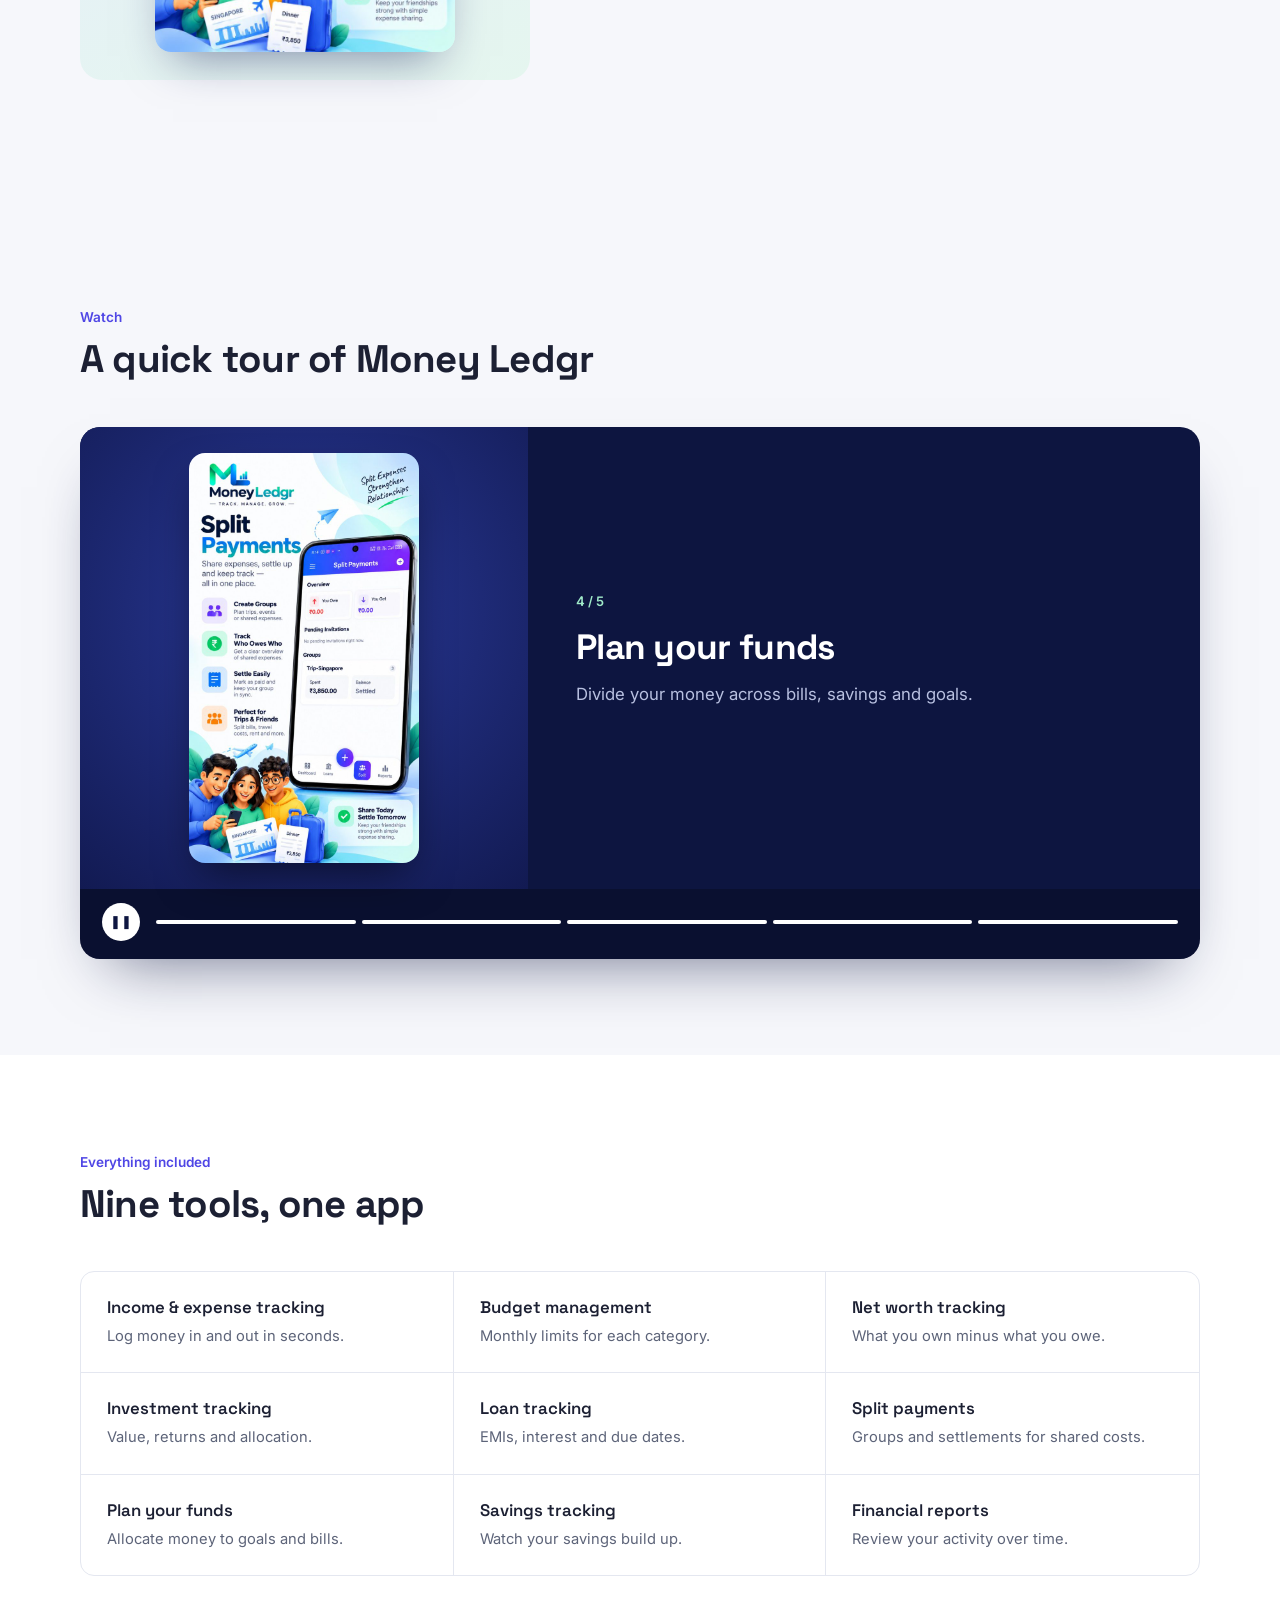
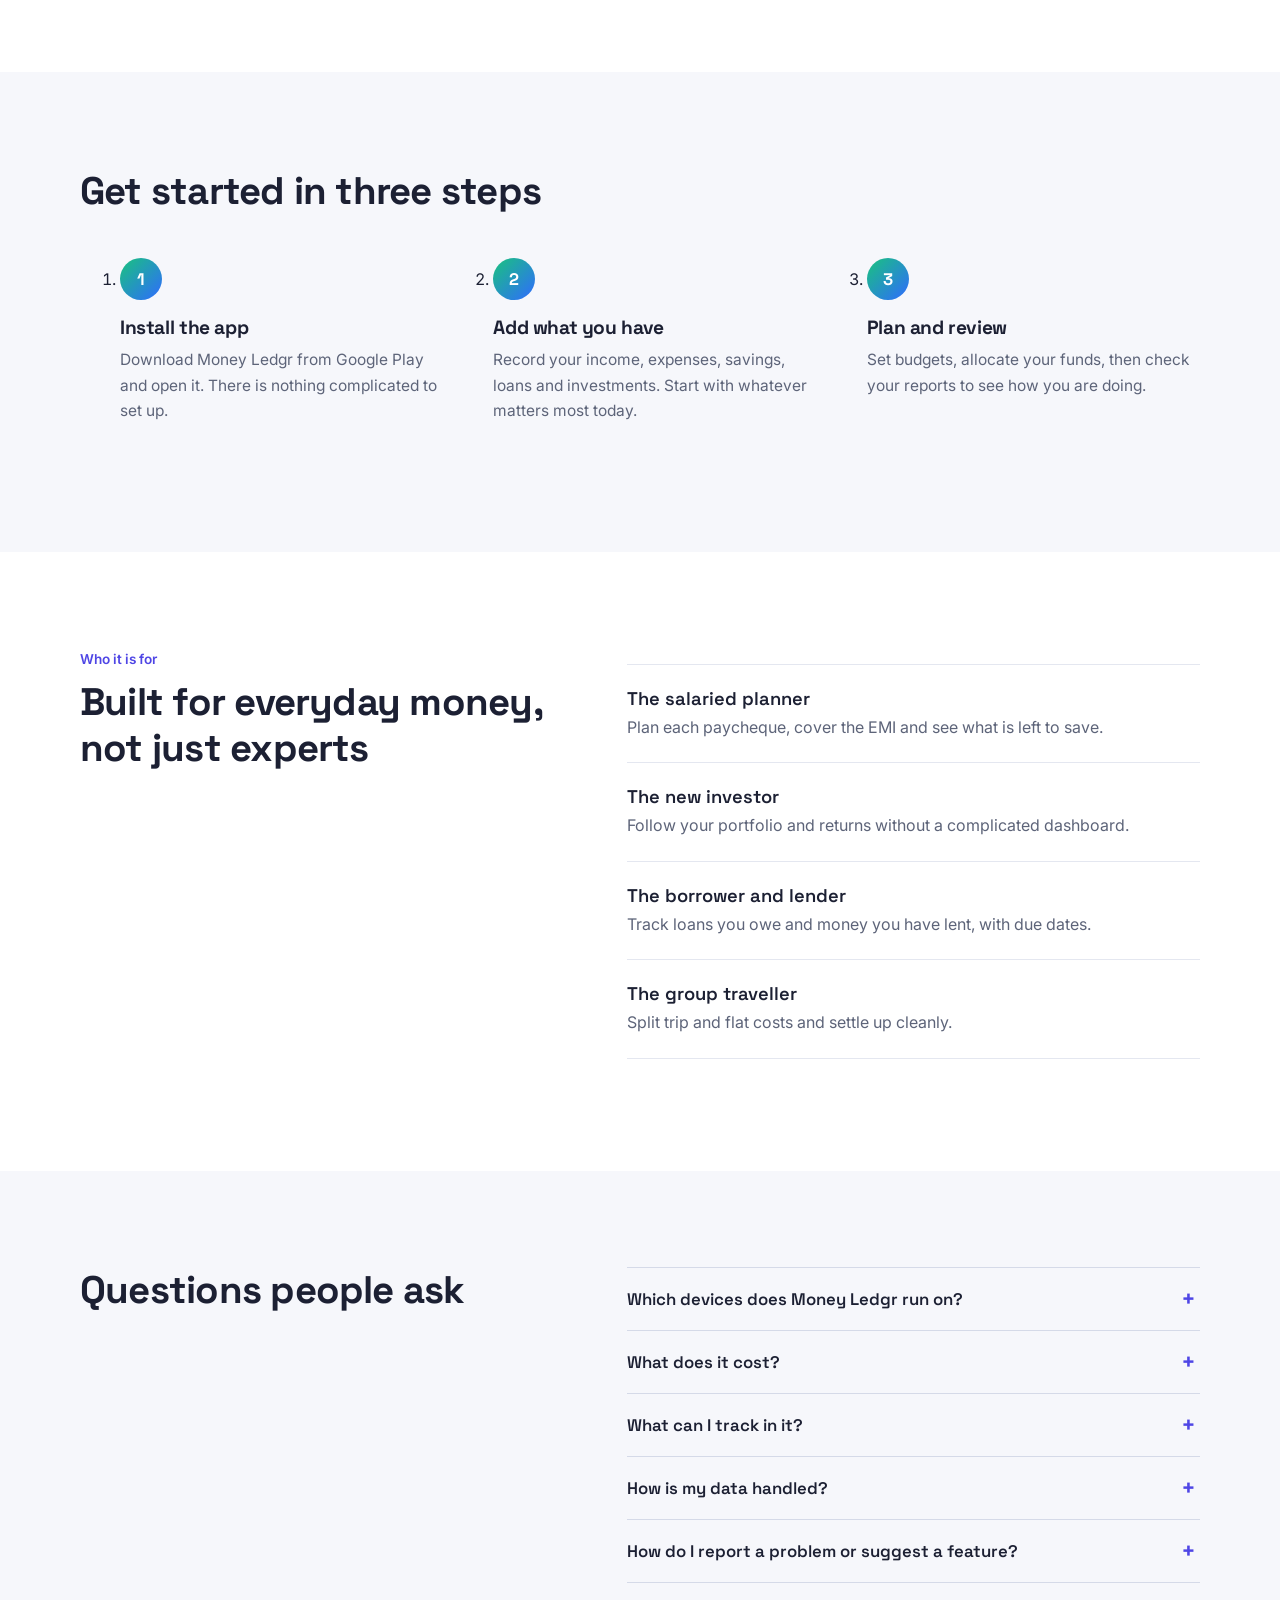
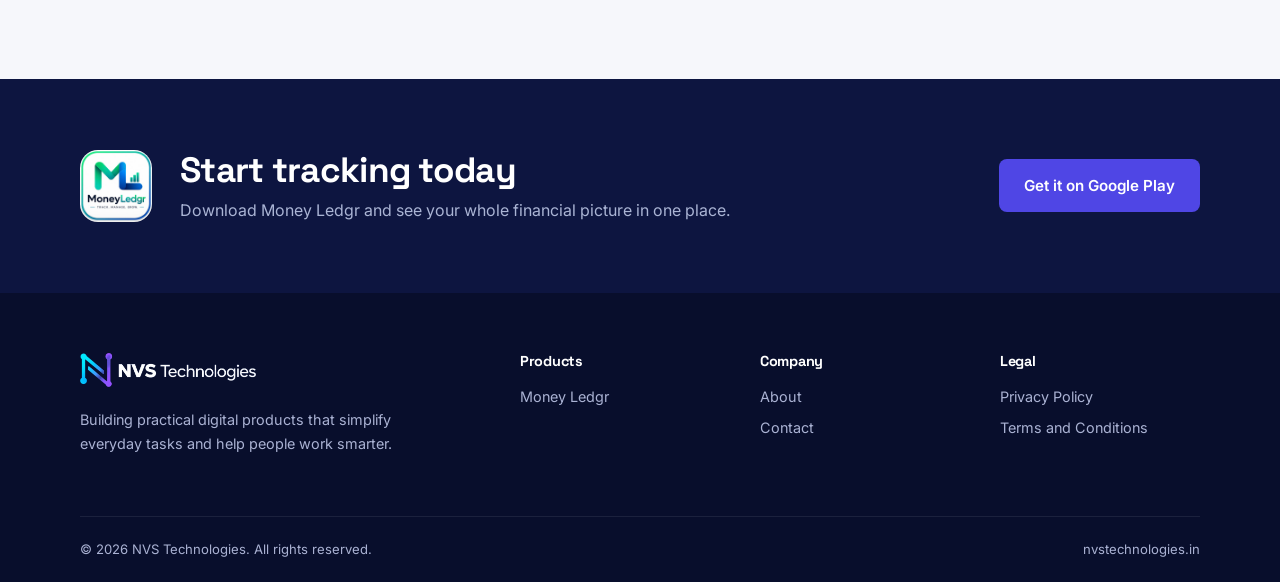
==== commit 18a32bec: "Add money playground and scroll animations" ====
--- a/money-ledgr.html
+++ b/money-ledgr.html
@@ -37,6 +37,7 @@
     <button class="nav-toggle" aria-label="Open menu" aria-expanded="false" aria-controls="main-nav"><span></span><span></span><span></span></button>
     <nav id="main-nav" class="main-nav" aria-label="Main">
       <a href="index.html">Home</a>
+      <a href="#demo">Try it</a>
       <a href="#features">Features</a>
       <a href="#how">How it works</a>
       <a href="#faq">FAQ</a>
@@ -86,6 +87,199 @@
       <p>Most people do not have a money problem so much as a visibility problem. The salary is in one place, the EMI in another, the SIP in a third, and a friend still owes you for the trip.</p>
       <p>Money Ledgr gives each of those a proper home and then connects them, so one app answers the questions that matter: how much can I spend today, what do I owe, and is my money growing?</p>
     </div>
+  </div>
+</section>
+
+<!-- Interactive demo: a working mini version of the Budgets screen -->
+<section class="section section-soft" id="demo">
+  <div class="container demo-grid">
+    <div class="demo-copy">
+      <p class="kicker">Try it yourself</p>
+      <h2>Log an expense and watch your budget react</h2>
+      <p>This is a working mini version of the Budgets screen, running right here in your browser. Add a spend and see your balance, daily allowance and category limits update instantly.</p>
+
+      <form class="demo-form" id="demo-form">
+        <div class="demo-fields">
+          <div>
+            <label for="demo-amount">Amount (&#8377;)</label>
+            <input type="number" id="demo-amount" min="1" step="1" inputmode="numeric" placeholder="e.g. 250" required>
+          </div>
+          <div>
+            <label for="demo-cat">Category</label>
+            <select id="demo-cat"></select>
+          </div>
+        </div>
+        <div class="demo-buttons">
+          <button type="submit" class="btn btn-primary">Add expense</button>
+          <button type="button" class="btn btn-secondary" id="demo-reset">Reset</button>
+        </div>
+      </form>
+
+      <p class="quick-label">Or tap a quick one:</p>
+      <div class="quick" id="demo-quick">
+        <button type="button" data-amt="120" data-cat="food">Coffee &#8377;120</button>
+        <button type="button" data-amt="80" data-cat="transport">Auto &#8377;80</button>
+        <button type="button" data-amt="350" data-cat="fun">Movie &#8377;350</button>
+        <button type="button" data-amt="900" data-cat="food">Dinner out &#8377;900</button>
+      </div>
+      <p class="demo-note">Sample data only. Nothing you enter here is saved or sent anywhere.</p>
+    </div>
+
+    <div class="demo-phone" aria-label="Money Ledgr budgets demo">
+      <div class="dp-screen">
+        <div class="dp-top">Budgets</div>
+        <div class="dp-balance" id="dp-balance">
+          <small>Remaining balance</small>
+          <strong id="d-remaining">&#8377;5,380</strong>
+          <div class="dp-bar"><i id="d-bar"></i></div>
+          <small id="d-daily"></small>
+        </div>
+        <div class="dp-stats">
+          <div>Total budget<b id="d-total"></b></div>
+          <div>Used this month<b id="d-used"></b></div>
+        </div>
+        <p class="dp-heading">Monthly limits</p>
+        <ul class="dp-list" id="d-list"></ul>
+        <p class="dp-toast" id="d-toast" role="status" aria-live="polite"></p>
+      </div>
+    </div>
+  </div>
+</section>
+
+<!-- Money playground: three small calculators -->
+<section class="section" id="tools">
+  <div class="container">
+    <div class="head-narrow">
+      <p class="kicker">Money playground</p>
+      <h2>Three quick calculators to try</h2>
+      <p class="head-sub">Play with real numbers for loans, shared bills and savings goals. Money Ledgr then helps you track the result.</p>
+    </div>
+
+    <div class="lab">
+      <div class="lab-tabs" role="tablist" aria-label="Calculators">
+        <button type="button" role="tab" class="active" aria-selected="true" aria-controls="lab-emi" id="tab-emi">Loan EMI</button>
+        <button type="button" role="tab" aria-selected="false" aria-controls="lab-split" id="tab-split">Split a bill</button>
+        <button type="button" role="tab" aria-selected="false" aria-controls="lab-goal" id="tab-goal">Savings goal</button>
+      </div>
+
+      <!-- EMI -->
+      <div class="lab-panel" id="lab-emi" role="tabpanel" aria-labelledby="tab-emi">
+        <div class="lab-inputs">
+            <div class="lf">
+              <label for="e-p">Loan amount (&#8377;)</label>
+              <div class="lf-row">
+                <input type="range" id="e-p-r" min="10000" max="5000000" step="10000" value="500000" aria-label="Loan amount (&#8377;) slider">
+                <input type="number" id="e-p" min="10000" max="5000000" step="10000" value="500000" inputmode="decimal">
+              </div>
+            </div>
+            <div class="lf">
+              <label for="e-r">Interest rate (% per year)</label>
+              <div class="lf-row">
+                <input type="range" id="e-r-r" min="1" max="30" step="0.1" value="10.5" aria-label="Interest rate (% per year) slider">
+                <input type="number" id="e-r" min="1" max="30" step="0.1" value="10.5" inputmode="decimal">
+              </div>
+            </div>
+            <div class="lf">
+              <label for="e-n">Tenure (months)</label>
+              <div class="lf-row">
+                <input type="range" id="e-n-r" min="3" max="360" step="1" value="36" aria-label="Tenure (months) slider">
+                <input type="number" id="e-n" min="3" max="360" step="1" value="36" inputmode="decimal">
+              </div>
+            </div>
+        </div>
+        <div class="lab-result">
+          <div class="donut" id="e-donut" style="--p:80"><span><small>Monthly EMI</small><b id="e-emi"></b></span></div>
+          <ul class="legend">
+            <li><i class="dot-blue"></i>Principal <b id="e-pr"></b></li>
+            <li><i class="dot-green"></i>Total interest <b id="e-int"></b></li>
+            <li>Total payable <b id="e-tot"></b></li>
+          </ul>
+          <a href="https://play.google.com/store/apps/details?id=com.money_ledgr.app&pcampaignid=web_share" class="lab-cta" target="_blank" rel="noopener">Track this in Money Ledgr &rarr;</a>
+        </div>
+      </div>
+
+      <!-- Split -->
+      <div class="lab-panel" id="lab-split" role="tabpanel" aria-labelledby="tab-split" hidden>
+        <div class="lab-inputs">
+            <div class="lf">
+              <label for="s-b">Bill amount (&#8377;)</label>
+              <div class="lf-row">
+                <input type="range" id="s-b-r" min="100" max="50000" step="50" value="2400" aria-label="Bill amount (&#8377;) slider">
+                <input type="number" id="s-b" min="100" max="50000" step="50" value="2400" inputmode="decimal">
+              </div>
+            </div>
+            <div class="lf">
+              <label for="s-n">People</label>
+              <div class="lf-row">
+                <input type="range" id="s-n-r" min="2" max="20" step="1" value="4" aria-label="People slider">
+                <input type="number" id="s-n" min="2" max="20" step="1" value="4" inputmode="decimal">
+              </div>
+            </div>
+            <div class="lf">
+              <label for="s-t">Tip or service charge (%)</label>
+              <div class="lf-row">
+                <input type="range" id="s-t-r" min="0" max="20" step="1" value="0" aria-label="Tip or service charge (%) slider">
+                <input type="number" id="s-t" min="0" max="20" step="1" value="0" inputmode="decimal">
+              </div>
+            </div>
+          <label class="check"><input type="checkbox" id="s-paid" checked> I paid the whole bill</label>
+        </div>
+        <div class="lab-result">
+          <div class="big-number"><small>Each person pays</small><b id="s-each"></b></div>
+          <ul class="legend">
+            <li>Bill with tip <b id="s-total"></b></li>
+            <li id="s-line"></li>
+          </ul>
+          <div class="people" id="s-people" aria-hidden="true"></div>
+          <a href="https://play.google.com/store/apps/details?id=com.money_ledgr.app&pcampaignid=web_share" class="lab-cta" target="_blank" rel="noopener">Track this in Money Ledgr &rarr;</a>
+        </div>
+      </div>
+
+      <!-- Goal -->
+      <div class="lab-panel" id="lab-goal" role="tabpanel" aria-labelledby="tab-goal" hidden>
+        <div class="lab-inputs">
+            <div class="lf">
+              <label for="g-t">Goal amount (&#8377;)</label>
+              <div class="lf-row">
+                <input type="range" id="g-t-r" min="10000" max="10000000" step="10000" value="300000" aria-label="Goal amount (&#8377;) slider">
+                <input type="number" id="g-t" min="10000" max="10000000" step="10000" value="300000" inputmode="decimal">
+              </div>
+            </div>
+            <div class="lf">
+              <label for="g-n">Time to reach it (months)</label>
+              <div class="lf-row">
+                <input type="range" id="g-n-r" min="3" max="240" step="1" value="24" aria-label="Time to reach it (months) slider">
+                <input type="number" id="g-n" min="3" max="240" step="1" value="24" inputmode="decimal">
+              </div>
+            </div>
+            <div class="lf">
+              <label for="g-c">Already saved (&#8377;)</label>
+              <div class="lf-row">
+                <input type="range" id="g-c-r" min="0" max="5000000" step="5000" value="20000" aria-label="Already saved (&#8377;) slider">
+                <input type="number" id="g-c" min="0" max="5000000" step="5000" value="20000" inputmode="decimal">
+              </div>
+            </div>
+            <div class="lf">
+              <label for="g-r">Expected yearly return (%)</label>
+              <div class="lf-row">
+                <input type="range" id="g-r-r" min="0" max="15" step="0.5" value="6" aria-label="Expected yearly return (%) slider">
+                <input type="number" id="g-r" min="0" max="15" step="0.5" value="6" inputmode="decimal">
+              </div>
+            </div>
+        </div>
+        <div class="lab-result">
+          <div class="big-number"><small>Save every month</small><b id="g-month"></b></div>
+          <ul class="legend">
+            <li>That is about <b id="g-day"></b> a day</li>
+            <li>You put in <b id="g-put"></b></li>
+            <li>Growth adds about <b id="g-grow"></b></li>
+          </ul>
+          <div class="goal-bar" aria-hidden="true"><i id="g-bar"></i></div>
+          <a href="https://play.google.com/store/apps/details?id=com.money_ledgr.app&pcampaignid=web_share" class="lab-cta" target="_blank" rel="noopener">Track this in Money Ledgr &rarr;</a>
+        </div>
+      </div>
+    </div>
+    <p class="demo-note">Estimates for illustration only, not financial advice. Nothing you enter is saved or sent.</p>
   </div>
 </section>
 
@@ -175,6 +369,32 @@
   </div>
 </section>
 
+<!-- Animated product tour (plays like a short video) -->
+<section class="section section-soft" id="watch">
+  <div class="container">
+    <div class="head-narrow">
+      <p class="kicker">Watch</p>
+      <h2>A quick tour of Money Ledgr</h2>
+    </div>
+
+    <div class="tour" id="tour">
+      <div class="tour-stage" id="tour-stage">
+        <div class="tour-shot"><img id="tour-img" src="images/screens/investments.jpg" alt="" width="720" height="1280"></div>
+        <div class="tour-caption">
+          <span class="tour-count" id="tour-count">1 / 5</span>
+          <h3 id="tour-title"></h3>
+          <p id="tour-text"></p>
+          <button type="button" class="btn btn-primary" id="tour-video" hidden>Watch the full video</button>
+        </div>
+      </div>
+      <div class="tour-controls">
+        <button type="button" class="tour-play" id="tour-play" aria-label="Pause tour">&#10074;&#10074;</button>
+        <div class="tour-segs" id="tour-segs" role="group" aria-label="Tour progress"></div>
+      </div>
+    </div>
+  </div>
+</section>
+
 <!-- Everything included -->
 <section class="section" id="everything">
   <div class="container">
--- a/css/product.css
+++ b/css/product.css
@@ -137,3 +137,182 @@
   .tool-grid li:last-child { border-bottom: 0 !important; }
   .hero-actions .btn, .p-cta .btn { width: 100%; text-align: center; }
 }
+
+
+/* ==========================================================
+   Interactive demo
+   ========================================================== */
+.demo-grid { display: grid; grid-template-columns: 1.1fr 0.9fr; gap: 60px; align-items: center; }
+.demo-copy h2 { margin-bottom: 16px !important; }
+.demo-copy > p { color: var(--muted); max-width: 32em; }
+
+.demo-form { margin-top: 24px; }
+.demo-fields { display: grid; grid-template-columns: 1fr 1fr; gap: 14px; margin-bottom: 16px; }
+.demo-form label { display: block; margin-bottom: 6px; font-size: 0.85rem; font-weight: 600; }
+.demo-form input, .demo-form select {
+  width: 100%; padding: 12px 14px; font: inherit; color: var(--text);
+  background: var(--white); border: 1px solid #cdd3e4; border-radius: 8px;
+}
+.demo-form input:focus, .demo-form select:focus { outline: none; border-color: var(--indigo); box-shadow: 0 0 0 3px rgba(79,70,229,0.2); }
+.demo-buttons { display: flex; gap: 12px; flex-wrap: wrap; }
+
+.quick-label { margin: 22px 0 8px !important; font-size: 0.85rem; font-weight: 600; color: var(--text) !important; }
+.quick { display: flex; flex-wrap: wrap; gap: 8px; }
+.quick button {
+  padding: 8px 14px; font: 500 0.85rem "Inter", sans-serif; cursor: pointer;
+  background: var(--white); border: 1px solid #cdd3e4; border-radius: 999px; color: var(--text);
+  transition: border-color 0.2s, background 0.2s;
+}
+.quick button:hover { border-color: var(--indigo); background: #eceefe; }
+.demo-note { margin-top: 18px !important; font-size: 0.82rem; color: var(--muted) !important; }
+
+/* phone frame */
+.demo-phone { justify-self: center; width: 300px; padding: 10px; border-radius: 40px; background: #1c2542; box-shadow: 0 34px 70px -28px rgba(30,40,110,0.6); }
+.dp-screen { background: #f5f6fb; border-radius: 31px; overflow: hidden; min-height: 560px; padding-bottom: 18px; position: relative; }
+.dp-top { padding: 22px 20px 16px; text-align: center; font: 600 1.05rem var(--head); color: var(--white); background: linear-gradient(90deg, #3b5bff, #7a3cf0); }
+
+.dp-balance { margin: 14px 14px 0; padding: 16px 18px; border-radius: 16px; color: var(--white); background: linear-gradient(135deg, #1fd08a, #14a863); transition: background 0.4s; }
+.dp-balance.low { background: linear-gradient(135deg, #ffb347, #f08a1c); }
+.dp-balance.over { background: linear-gradient(135deg, #ff7a6b, #e5473a); }
+.dp-balance small { display: block; font-size: 0.78rem; opacity: 0.92; }
+.dp-balance strong { display: block; margin: 2px 0 10px; font: 700 1.9rem var(--head); }
+.dp-balance strong.pulse { animation: pulse 0.35s ease; }
+@keyframes pulse { 50% { transform: scale(1.06); } }
+.dp-bar { height: 7px; margin-bottom: 9px; border-radius: 99px; background: rgba(255,255,255,0.3); overflow: hidden; }
+.dp-bar i { display: block; height: 100%; width: 2%; background: var(--white); border-radius: 99px; transition: width 0.5s ease; }
+
+.dp-stats { display: grid; grid-template-columns: 1fr 1fr; margin: 12px 14px 0; padding: 12px 14px; background: var(--white); border-radius: 14px; font-size: 0.72rem; color: #6b7390; }
+.dp-stats div + div { padding-left: 14px; border-left: 1px solid var(--line); }
+.dp-stats b { display: block; margin-top: 2px; font: 700 1rem var(--head); color: var(--text); }
+
+.dp-heading { margin: 16px 16px 8px; font: 700 0.95rem var(--head); }
+.dp-list { padding: 0 14px; display: grid; gap: 9px; }
+.dp-list li { padding: 11px 14px; border-radius: 12px; background: var(--white); border-left: 4px solid #19c37d; transition: border-color 0.3s, background 0.3s; }
+.dp-list li.warn { border-left-color: #f5a524; background: #fff8ec; }
+.dp-list li.over { border-left-color: #ef4444; background: #fff1f0; }
+.dp-row { display: flex; justify-content: space-between; align-items: baseline; font-size: 0.82rem; }
+.dp-row b { font-weight: 600; }
+.dp-row span { color: #6b7390; font-size: 0.75rem; }
+.dp-mini { height: 5px; margin-top: 8px; border-radius: 99px; background: #e8ebf5; overflow: hidden; }
+.dp-mini i { display: block; height: 100%; width: 0; background: #19c37d; border-radius: 99px; transition: width 0.5s ease, background 0.3s; }
+.dp-list li.warn .dp-mini i { background: #f5a524; }
+.dp-list li.over .dp-mini i { background: #ef4444; }
+
+.dp-toast { margin: 12px 14px 0; min-height: 2.6em; padding: 0; font-size: 0.78rem; color: #4338ca; font-weight: 500; }
+
+/* ==========================================================
+   Animated tour (plays like a short video)
+   ========================================================== */
+.tour { border-radius: 20px; overflow: hidden; background: var(--navy); color: var(--white); box-shadow: 0 30px 60px -30px rgba(13,21,64,0.6); }
+.tour-stage { display: grid; grid-template-columns: 0.8fr 1.2fr; min-height: 460px; }
+.tour-shot { display: grid; place-items: center; padding: 26px; background: radial-gradient(circle at 50% 40%, #2a3a9a, #121a52); }
+.tour-shot img { height: 410px; width: auto; max-width: 100%; border-radius: 16px; box-shadow: 0 20px 44px -12px rgba(0,0,0,0.6); transition: opacity 0.25s, transform 0.25s; }
+.tour-shot img.swap { opacity: 0; transform: translateY(8px); }
+.tour-caption { padding: 44px 48px; display: flex; flex-direction: column; justify-content: center; transition: opacity 0.25s; }
+.tour-caption.swap { opacity: 0; }
+.tour-count { margin-bottom: 14px; font-size: 0.82rem; color: #9fe9c8; font-weight: 600; }
+.tour-caption h3 { font-size: clamp(1.5rem, 3vw, 2.2rem); margin-bottom: 12px; }
+.tour-caption p { color: #b8c0e0; font-size: 1.05rem; max-width: 30em; }
+.tour-caption .btn { align-self: flex-start; margin-top: 12px; }
+.tour-stage iframe { grid-column: 1 / -1; width: 100%; height: 100%; min-height: 460px; border: 0; }
+
+.tour-controls { display: flex; align-items: center; gap: 16px; padding: 14px 22px 18px; background: rgba(0,0,0,0.25); }
+.tour-play { flex: none; width: 38px; height: 38px; border: 0; border-radius: 50%; background: var(--white); color: var(--navy); font-size: 0.8rem; cursor: pointer; }
+.tour-segs { flex: 1; display: flex; gap: 6px; }
+.seg { flex: 1; padding: 10px 0; border: 0; background: none; cursor: pointer; }
+.seg span { display: block; height: 4px; border-radius: 99px; background: rgba(255,255,255,0.25); overflow: hidden; }
+.seg i { display: block; height: 100%; width: 0; background: var(--white); }
+.seg.done i { width: 100%; }
+.seg.active i { animation: seg-fill 5s linear forwards; }
+.tour.paused .seg.active i { animation-play-state: paused; }
+@keyframes seg-fill { to { width: 100%; } }
+
+@media (max-width: 900px) {
+  .demo-grid { grid-template-columns: 1fr; gap: 40px; }
+  .tour-stage { grid-template-columns: 1fr; min-height: 0; }
+  .tour-shot { padding: 22px 22px 10px; }
+  .tour-shot img { height: 320px; }
+  .tour-caption { padding: 22px 24px 26px; }
+}
+@media (max-width: 480px) {
+  .demo-fields { grid-template-columns: 1fr; }
+  .demo-phone { width: 100%; max-width: 300px; }
+}
+
+/* keep the [hidden] attribute working on styled elements (e.g. the video button) */
+[hidden] { display: none !important; }
+
+
+/* ==========================================================
+   Money playground
+   ========================================================== */
+.head-sub { margin-top: 12px; color: var(--muted); font-size: 1.05rem; }
+.lab { border: 1px solid var(--line); border-radius: 18px; overflow: hidden; background: var(--white); box-shadow: 0 24px 50px -30px rgba(20,30,90,0.35); }
+.lab-tabs { display: flex; gap: 4px; padding: 10px; background: var(--soft); border-bottom: 1px solid var(--line); overflow-x: auto; }
+.lab-tabs button { flex: 1; min-width: max-content; padding: 11px 18px; border: 0; border-radius: 10px; background: none; font: 600 0.92rem "Inter", sans-serif; color: var(--muted); cursor: pointer; }
+.lab-tabs button:hover { color: var(--text); }
+.lab-tabs button.active { background: var(--white); color: var(--indigo); box-shadow: 0 2px 8px rgba(20,30,90,0.12); }
+
+.lab-panel { display: grid; grid-template-columns: 1.1fr 0.9fr; }
+.lab-inputs { padding: 34px 38px; }
+.lab-result { padding: 34px 38px; background: linear-gradient(160deg, #0d1540, #1b2a7a); color: var(--white); display: flex; flex-direction: column; align-items: flex-start; gap: 20px; }
+
+.lf { margin-bottom: 22px; }
+.lf label { display: block; margin-bottom: 8px; font-size: 0.88rem; font-weight: 600; }
+.lf-row { display: flex; align-items: center; gap: 16px; }
+.lf-row input[type=range] { flex: 1; accent-color: var(--indigo); height: 6px; cursor: pointer; }
+.lf-row input[type=number] { width: 116px; padding: 9px 10px; font: 600 0.95rem "Inter", sans-serif; text-align: right; border: 1px solid #cdd3e4; border-radius: 8px; }
+.lf-row input[type=number]:focus { outline: none; border-color: var(--indigo); box-shadow: 0 0 0 3px rgba(79,70,229,0.2); }
+.check { display: flex; align-items: center; gap: 10px; font-size: 0.92rem; cursor: pointer; }
+.check input { width: 18px; height: 18px; accent-color: var(--indigo); }
+
+/* donut chart made with a conic gradient */
+.donut { --p: 80; width: 190px; height: 190px; border-radius: 50%; display: grid; place-items: center; position: relative;
+  background: conic-gradient(#6e8bff calc(var(--p) * 1%), #19c37d 0); transition: background 0.3s; }
+.donut::before { content: ""; position: absolute; inset: 22px; border-radius: 50%; background: #121b55; }
+.donut span { position: relative; text-align: center; }
+.donut small, .big-number small { display: block; font-size: 0.78rem; color: #aab4d4; }
+.donut b { font: 700 1.5rem var(--head); }
+.big-number b { display: block; font: 700 clamp(2.2rem, 5vw, 3.1rem) var(--head); line-height: 1.1; margin-top: 4px; }
+
+.legend { width: 100%; display: grid; gap: 8px; font-size: 0.92rem; color: #c3cbe6; }
+.legend li { display: flex; justify-content: space-between; align-items: center; gap: 10px; padding-bottom: 8px; border-bottom: 1px solid rgba(255,255,255,0.1); }
+.legend li:last-child { border-bottom: 0; }
+.legend b { color: var(--white); font-weight: 600; }
+.legend i { display: inline-block; width: 10px; height: 10px; border-radius: 50%; margin-right: 8px; }
+.dot-blue { background: #6e8bff; } .dot-green { background: #19c37d; }
+.lab-cta { margin-top: auto; color: #9fe9c8; font-weight: 600; font-size: 0.92rem; text-decoration: none; }
+.lab-cta:hover { text-decoration: underline; }
+
+.people { display: flex; flex-wrap: wrap; gap: 6px; }
+.people i { width: 26px; height: 26px; border-radius: 50%; background: #6e8bff; border: 2px solid #121b55; animation: pop 0.3s ease backwards; }
+.people i:nth-child(3n+2) { background: #19c37d; } .people i:nth-child(3n) { background: #ffb347; }
+.people i.you { outline: 2px solid var(--white); }
+@keyframes pop { from { transform: scale(0); } }
+.goal-bar { width: 100%; height: 8px; border-radius: 99px; background: rgba(255,255,255,0.15); overflow: hidden; }
+.goal-bar i { display: block; height: 100%; width: 0; border-radius: 99px; background: linear-gradient(90deg, #19c37d, #6e8bff); transition: width 0.4s ease; }
+
+/* ==========================================================
+   Motion: scroll reveal and gentle floating
+   ========================================================== */
+.js .reveal { opacity: 0; transform: translateY(26px); transition: opacity 0.6s ease, transform 0.6s ease; }
+.js .reveal.in { opacity: 1; transform: none; }
+
+.poster-stack .p1 { animation: floatA 7s ease-in-out infinite; }
+.poster-stack .p2 { animation: floatB 8s ease-in-out infinite; }
+@keyframes floatA { 50% { transform: rotate(-5deg) translateY(-12px); } }
+@keyframes floatB { 50% { transform: rotate(4deg) translateY(12px); } }
+@media (prefers-reduced-motion: reduce) {
+  .poster-stack img { animation: none !important; }
+  .js .reveal { opacity: 1; transform: none; transition: none; }
+}
+
+@media (max-width: 860px) {
+  .lab-panel { grid-template-columns: 1fr; }
+  .lab-inputs, .lab-result { padding: 26px 22px; }
+  .lf-row input[type=number] { width: 104px; }
+}
+
+/* result rows: label on the left, value pushed to the right */
+.legend li { justify-content: flex-start; }
+.legend li b { margin-left: auto; }
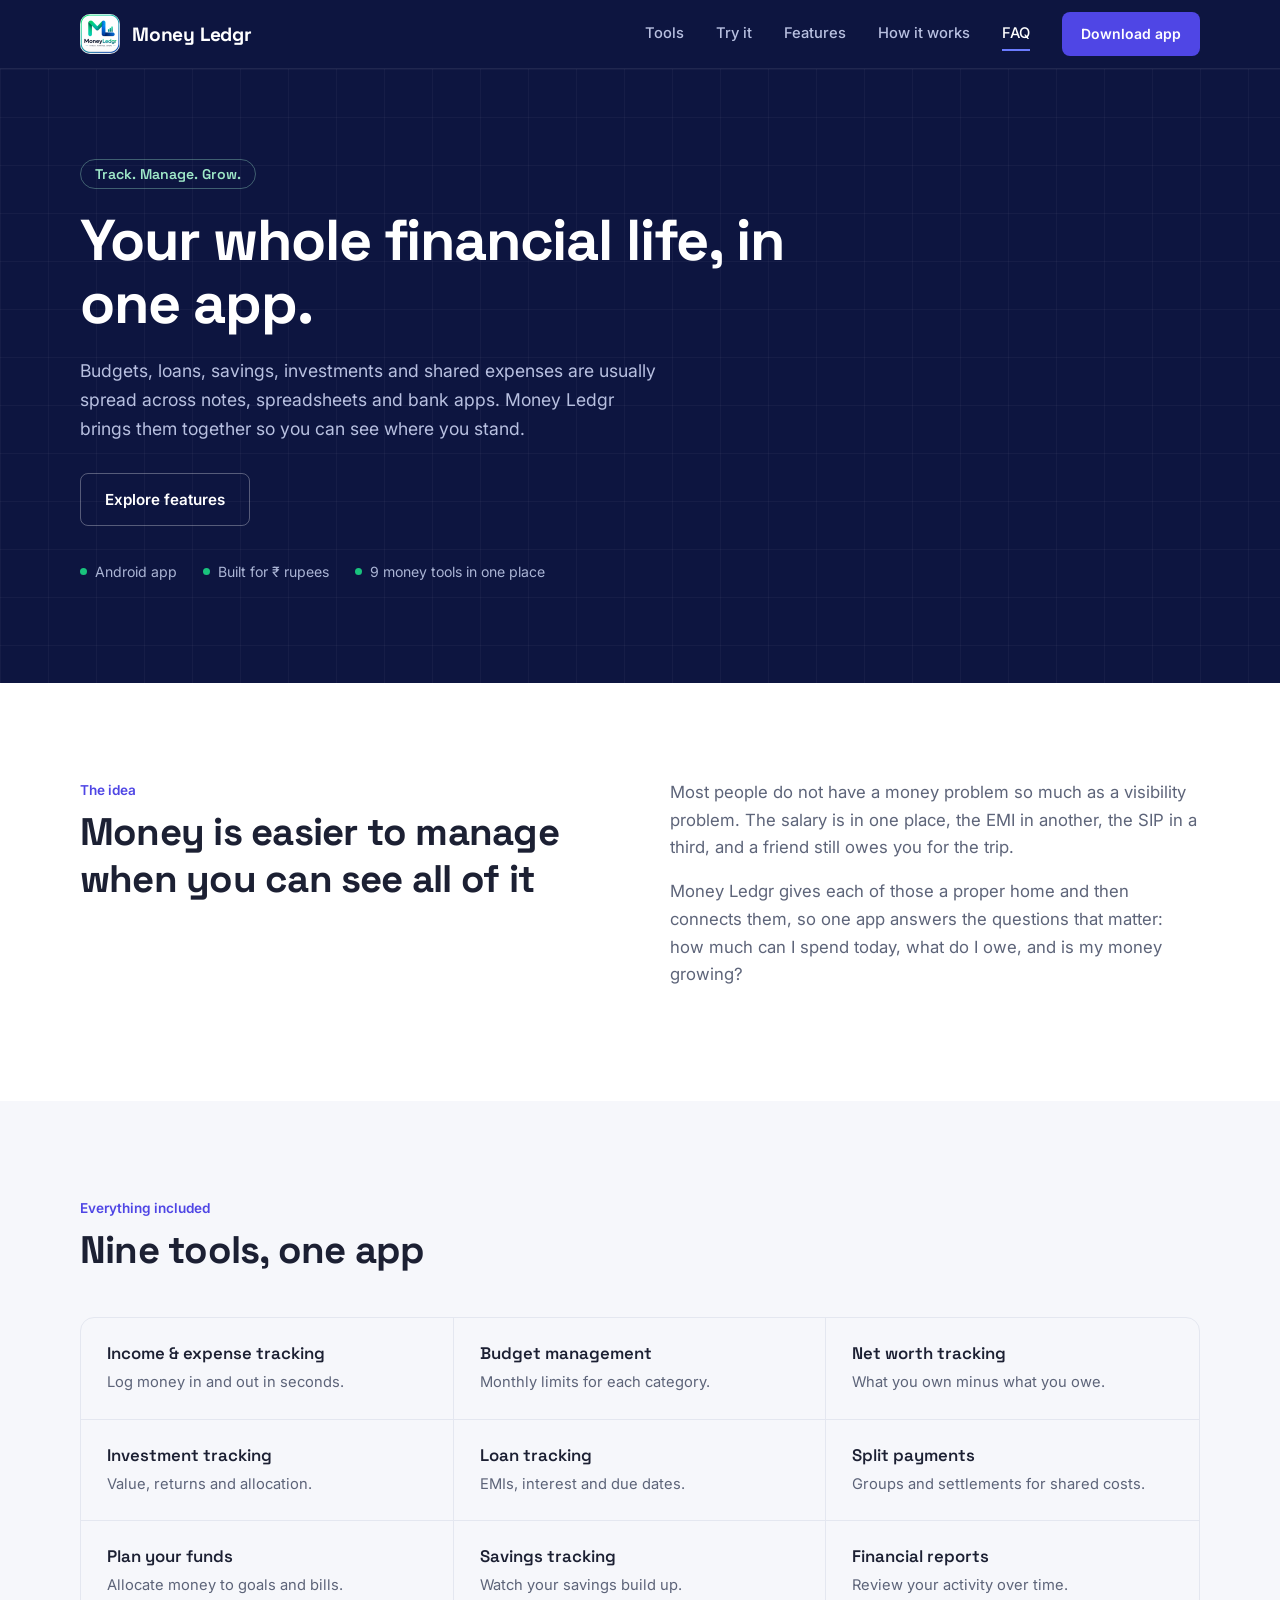
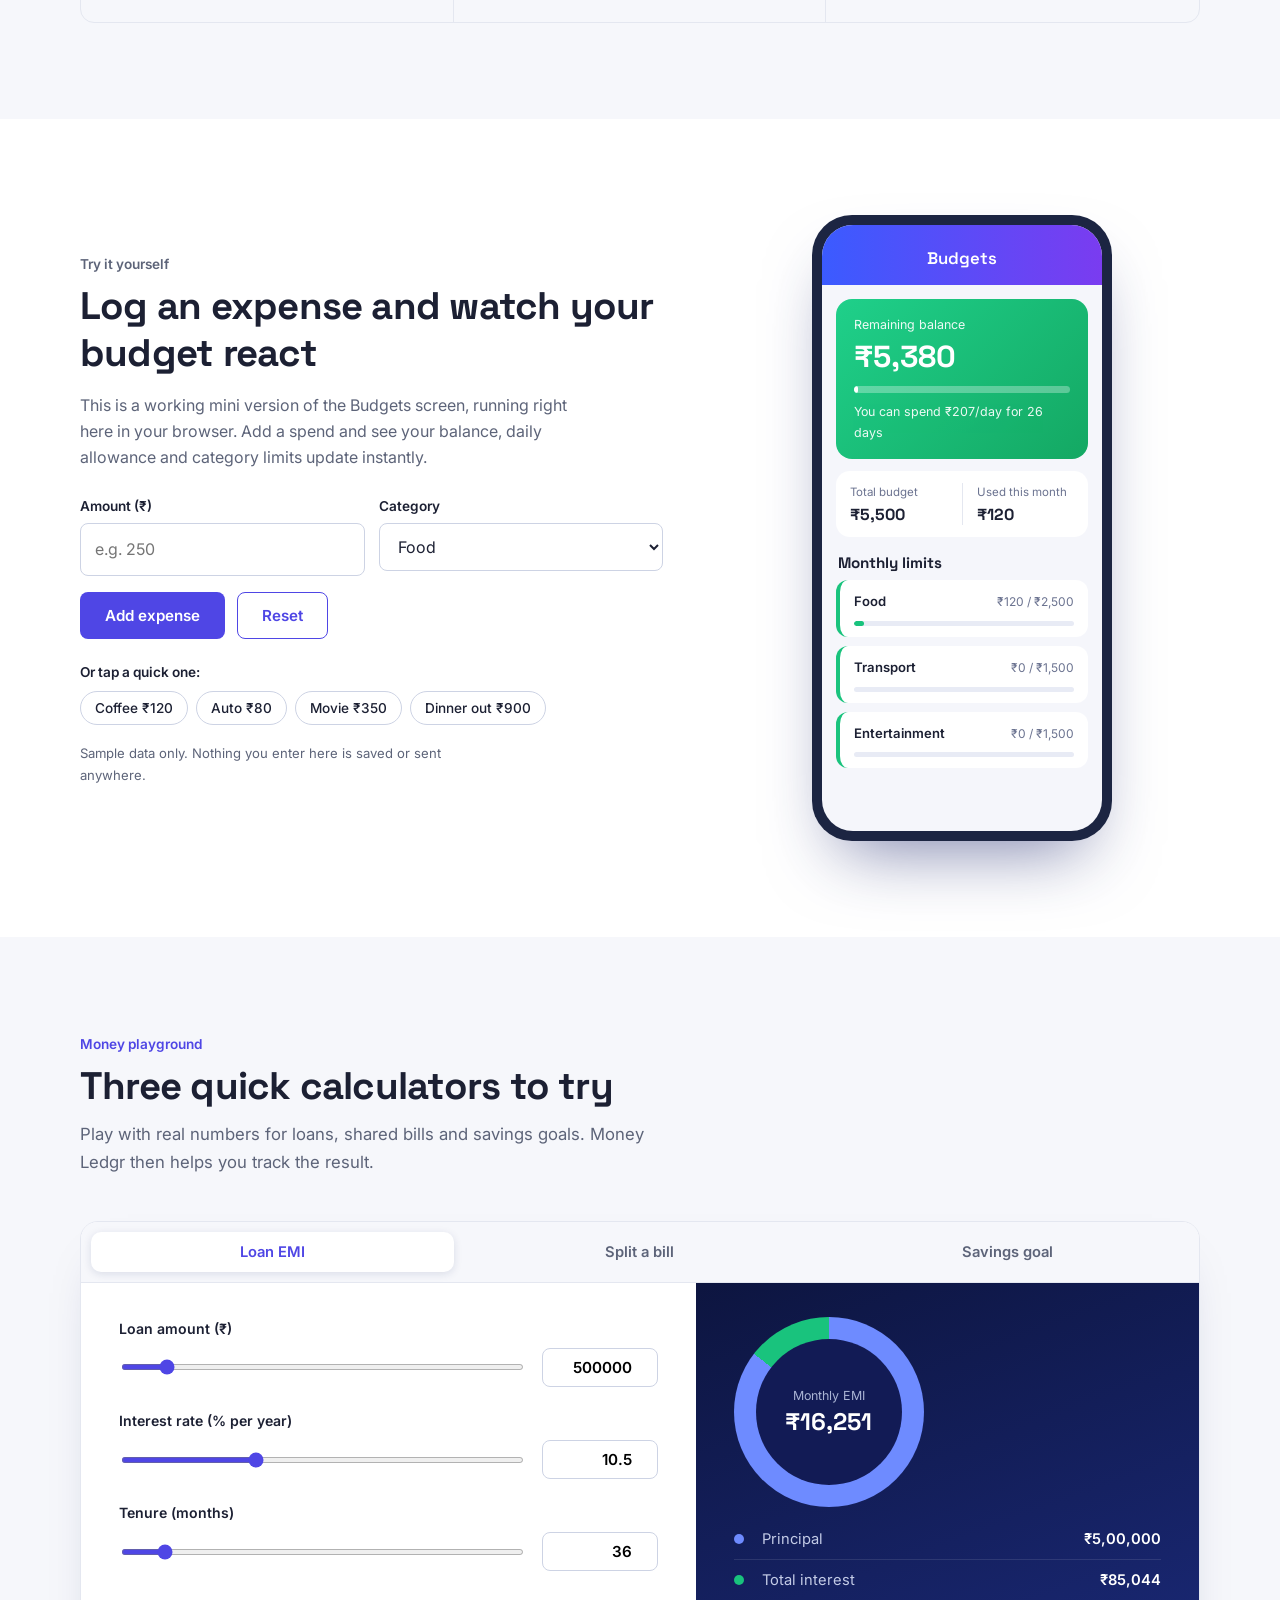
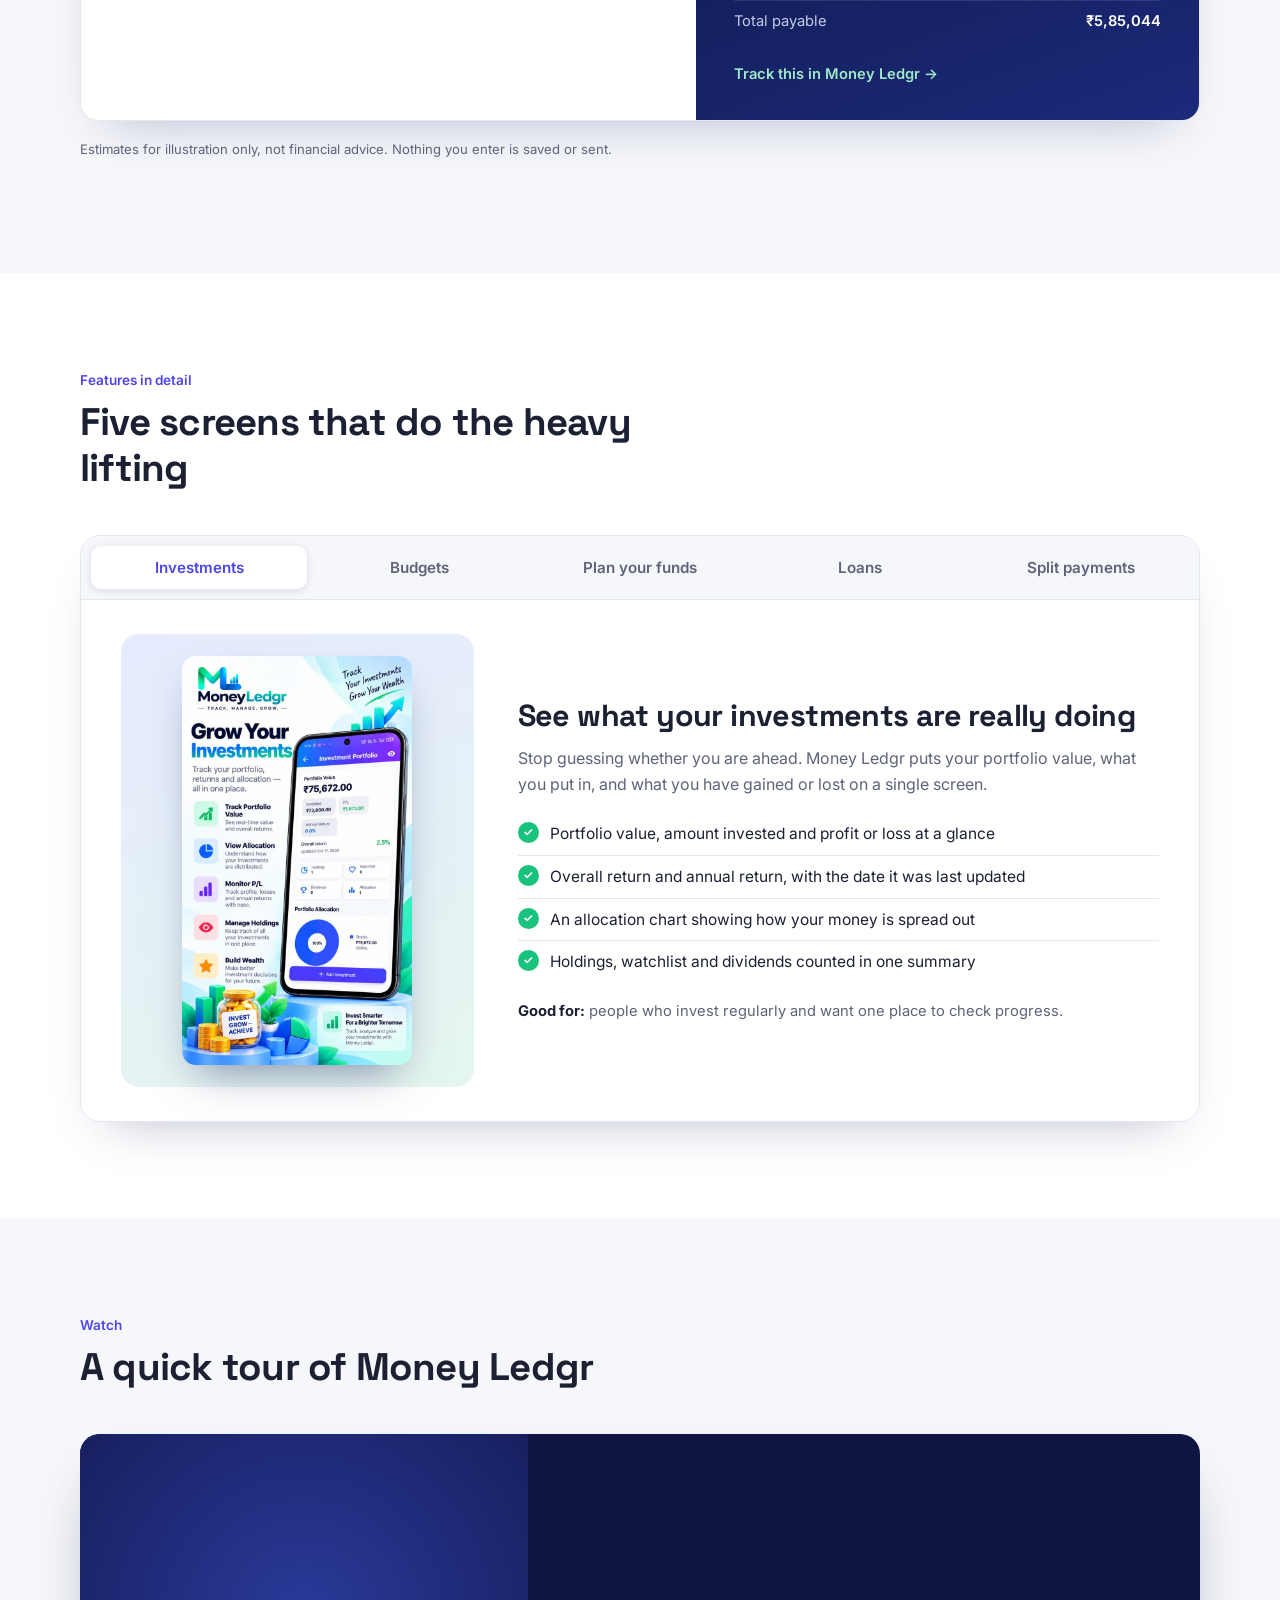
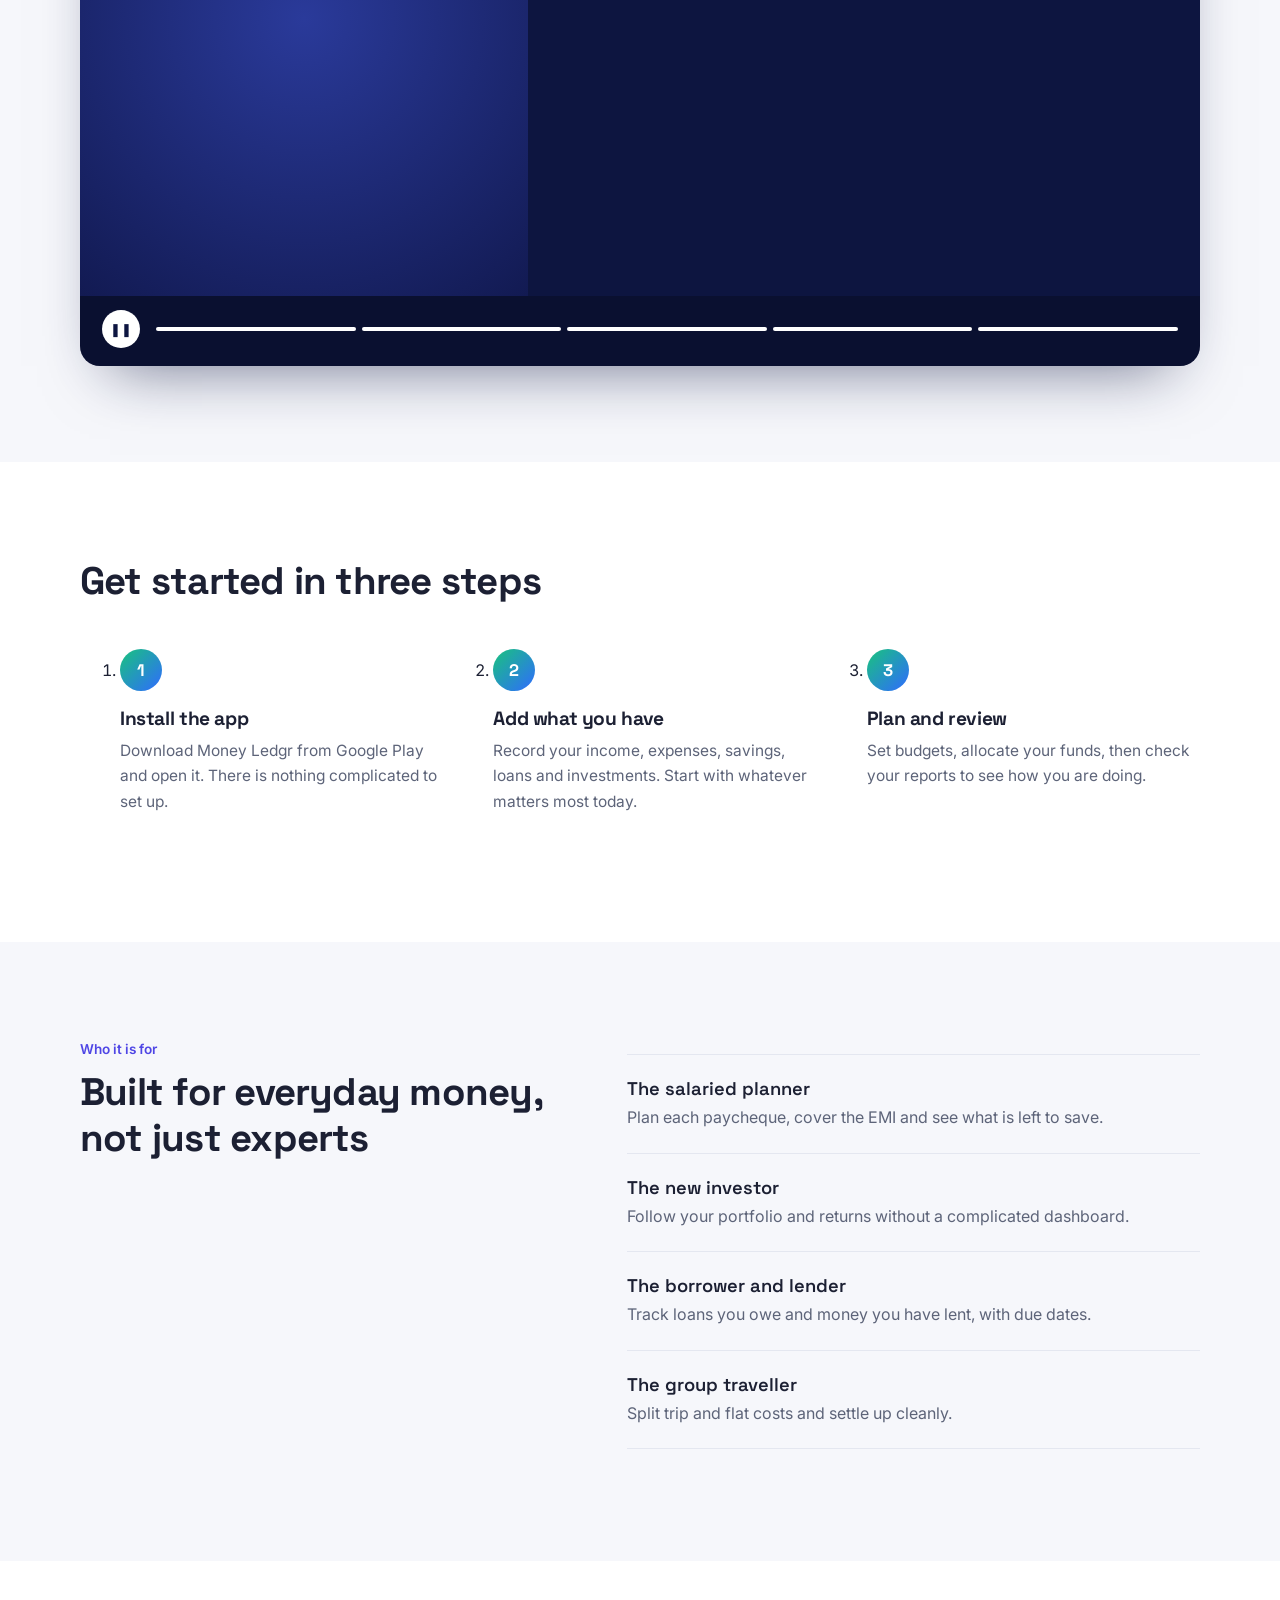
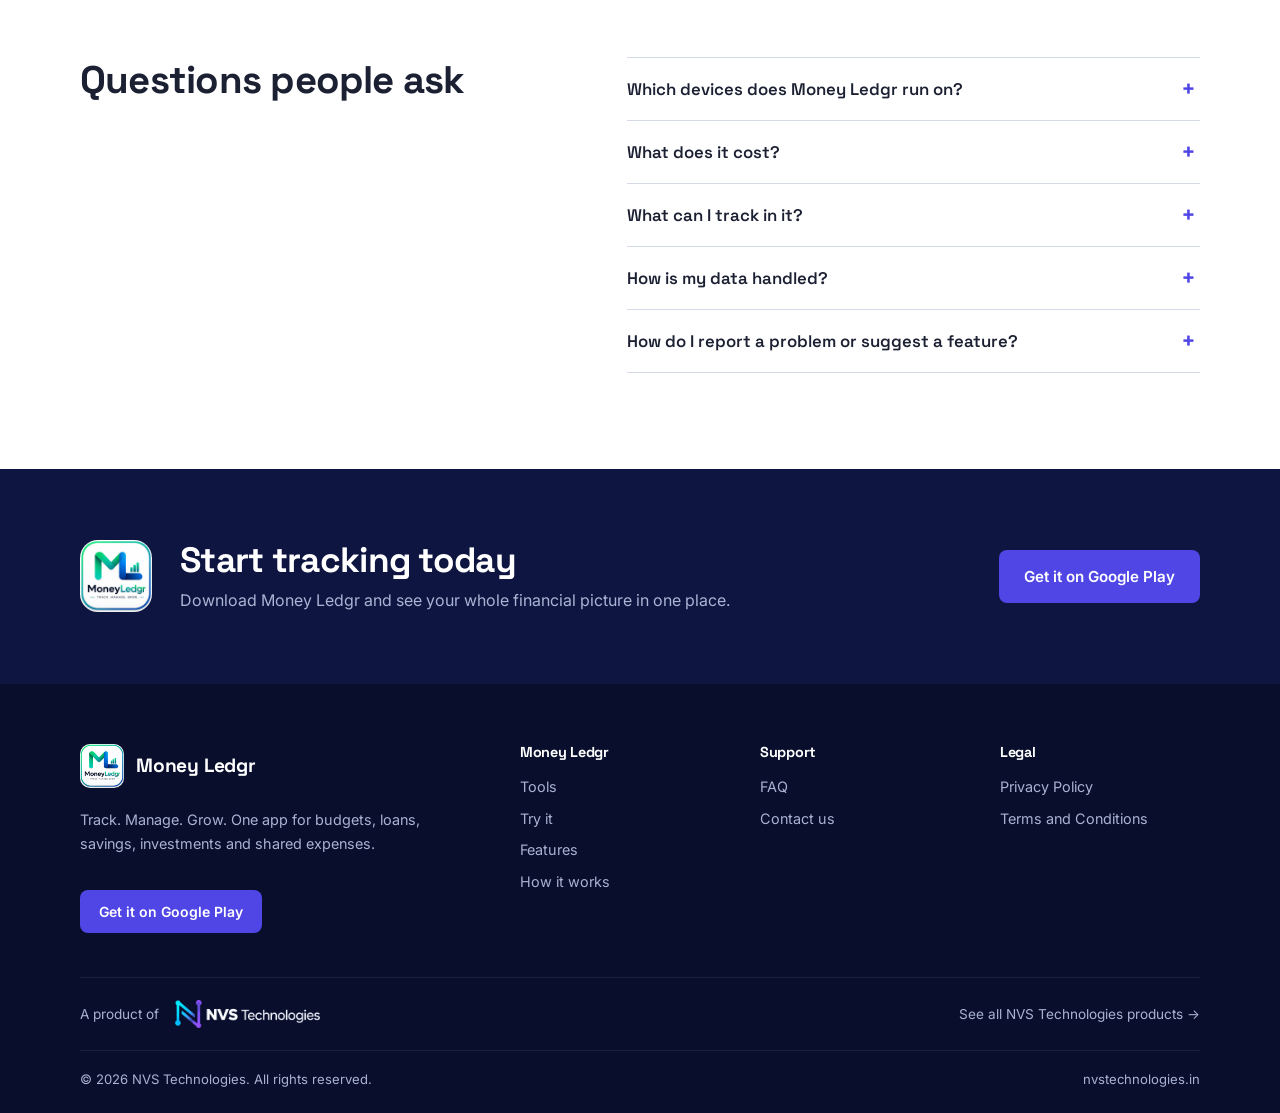
==== commit 60eb4e16: "Final version" ====
--- a/money-ledgr.html
+++ b/money-ledgr.html
@@ -33,10 +33,10 @@
 
 <header class="site-header" id="top">
   <div class="container header-inner">
-    <a href="index.html" class="logo" aria-label="NVS Technologies home"><img src="images/nvs-logo.png" alt="NVS Technologies" width="700" height="135"></a>
+    <a href="#top" class="logo ml-brand" aria-label="Money Ledgr home"><img src="images/money-ledgr-icon.jpg" alt="" width="320" height="320"><span>Money Ledgr</span></a>
     <button class="nav-toggle" aria-label="Open menu" aria-expanded="false" aria-controls="main-nav"><span></span><span></span><span></span></button>
     <nav id="main-nav" class="main-nav" aria-label="Main">
-      <a href="index.html">Home</a>
+      <a href="#everything">Tools</a>
       <a href="#demo">Try it</a>
       <a href="#features">Features</a>
       <a href="#how">How it works</a>
@@ -50,29 +50,18 @@
 
 <!-- Hero -->
 <section class="p-hero">
-  <div class="container p-hero-grid">
-    <div>
-      <p class="crumbs"><a href="index.html">NVS Technologies</a> / Products / Money Ledgr</p>
-      <div class="brand-row">
-        <img src="images/money-ledgr-icon.jpg" alt="Money Ledgr app icon" width="320" height="320">
-        <span>Track. Manage. Grow.</span>
-      </div>
-      <h1>Your whole financial life, in one app.</h1>
-      <p class="lead">Budgets, loans, savings, investments and shared expenses are usually spread across notes, spreadsheets and bank apps. Money Ledgr brings them together so you can see where you stand.</p>
-      <div class="hero-actions">
-        <a href="https://play.google.com/store/apps/details?id=com.money_ledgr.app&pcampaignid=web_share" class="btn btn-primary" target="_blank" rel="noopener">Get it on Google Play</a>
-        <a href="#features" class="btn btn-outline">Explore features</a>
-      </div>
-      <ul class="facts">
-        <li>Android app</li>
-        <li>Built for &#8377; rupees</li>
-        <li>9 money tools in one place</li>
-      </ul>
-    </div>
-    <div class="poster-stack" aria-hidden="true">
-      <img class="p1" src="images/screens/investments.jpg" alt="" width="720" height="1280">
-      <img class="p2" src="images/screens/budgets.jpg" alt="" width="720" height="1280">
-    </div>
+  <div class="container p-hero-inner">
+    <p class="hero-tag">Track. Manage. Grow.</p>
+    <h1>Your whole financial life, in one app.</h1>
+    <p class="lead">Budgets, loans, savings, investments and shared expenses are usually spread across notes, spreadsheets and bank apps. Money Ledgr brings them together so you can see where you stand.</p>
+    <div class="hero-actions">
+      <a href="#features" class="btn btn-outline">Explore features</a>
+    </div>
+    <ul class="facts">
+      <li>Android app</li>
+      <li>Built for &#8377; rupees</li>
+      <li>9 money tools in one place</li>
+    </ul>
   </div>
 </section>
 
@@ -90,313 +79,8 @@
   </div>
 </section>
 
-<!-- Interactive demo: a working mini version of the Budgets screen -->
-<section class="section section-soft" id="demo">
-  <div class="container demo-grid">
-    <div class="demo-copy">
-      <p class="kicker">Try it yourself</p>
-      <h2>Log an expense and watch your budget react</h2>
-      <p>This is a working mini version of the Budgets screen, running right here in your browser. Add a spend and see your balance, daily allowance and category limits update instantly.</p>
-
-      <form class="demo-form" id="demo-form">
-        <div class="demo-fields">
-          <div>
-            <label for="demo-amount">Amount (&#8377;)</label>
-            <input type="number" id="demo-amount" min="1" step="1" inputmode="numeric" placeholder="e.g. 250" required>
-          </div>
-          <div>
-            <label for="demo-cat">Category</label>
-            <select id="demo-cat"></select>
-          </div>
-        </div>
-        <div class="demo-buttons">
-          <button type="submit" class="btn btn-primary">Add expense</button>
-          <button type="button" class="btn btn-secondary" id="demo-reset">Reset</button>
-        </div>
-      </form>
-
-      <p class="quick-label">Or tap a quick one:</p>
-      <div class="quick" id="demo-quick">
-        <button type="button" data-amt="120" data-cat="food">Coffee &#8377;120</button>
-        <button type="button" data-amt="80" data-cat="transport">Auto &#8377;80</button>
-        <button type="button" data-amt="350" data-cat="fun">Movie &#8377;350</button>
-        <button type="button" data-amt="900" data-cat="food">Dinner out &#8377;900</button>
-      </div>
-      <p class="demo-note">Sample data only. Nothing you enter here is saved or sent anywhere.</p>
-    </div>
-
-    <div class="demo-phone" aria-label="Money Ledgr budgets demo">
-      <div class="dp-screen">
-        <div class="dp-top">Budgets</div>
-        <div class="dp-balance" id="dp-balance">
-          <small>Remaining balance</small>
-          <strong id="d-remaining">&#8377;5,380</strong>
-          <div class="dp-bar"><i id="d-bar"></i></div>
-          <small id="d-daily"></small>
-        </div>
-        <div class="dp-stats">
-          <div>Total budget<b id="d-total"></b></div>
-          <div>Used this month<b id="d-used"></b></div>
-        </div>
-        <p class="dp-heading">Monthly limits</p>
-        <ul class="dp-list" id="d-list"></ul>
-        <p class="dp-toast" id="d-toast" role="status" aria-live="polite"></p>
-      </div>
-    </div>
-  </div>
-</section>
-
-<!-- Money playground: three small calculators -->
-<section class="section" id="tools">
-  <div class="container">
-    <div class="head-narrow">
-      <p class="kicker">Money playground</p>
-      <h2>Three quick calculators to try</h2>
-      <p class="head-sub">Play with real numbers for loans, shared bills and savings goals. Money Ledgr then helps you track the result.</p>
-    </div>
-
-    <div class="lab">
-      <div class="lab-tabs" role="tablist" aria-label="Calculators">
-        <button type="button" role="tab" class="active" aria-selected="true" aria-controls="lab-emi" id="tab-emi">Loan EMI</button>
-        <button type="button" role="tab" aria-selected="false" aria-controls="lab-split" id="tab-split">Split a bill</button>
-        <button type="button" role="tab" aria-selected="false" aria-controls="lab-goal" id="tab-goal">Savings goal</button>
-      </div>
-
-      <!-- EMI -->
-      <div class="lab-panel" id="lab-emi" role="tabpanel" aria-labelledby="tab-emi">
-        <div class="lab-inputs">
-            <div class="lf">
-              <label for="e-p">Loan amount (&#8377;)</label>
-              <div class="lf-row">
-                <input type="range" id="e-p-r" min="10000" max="5000000" step="10000" value="500000" aria-label="Loan amount (&#8377;) slider">
-                <input type="number" id="e-p" min="10000" max="5000000" step="10000" value="500000" inputmode="decimal">
-              </div>
-            </div>
-            <div class="lf">
-              <label for="e-r">Interest rate (% per year)</label>
-              <div class="lf-row">
-                <input type="range" id="e-r-r" min="1" max="30" step="0.1" value="10.5" aria-label="Interest rate (% per year) slider">
-                <input type="number" id="e-r" min="1" max="30" step="0.1" value="10.5" inputmode="decimal">
-              </div>
-            </div>
-            <div class="lf">
-              <label for="e-n">Tenure (months)</label>
-              <div class="lf-row">
-                <input type="range" id="e-n-r" min="3" max="360" step="1" value="36" aria-label="Tenure (months) slider">
-                <input type="number" id="e-n" min="3" max="360" step="1" value="36" inputmode="decimal">
-              </div>
-            </div>
-        </div>
-        <div class="lab-result">
-          <div class="donut" id="e-donut" style="--p:80"><span><small>Monthly EMI</small><b id="e-emi"></b></span></div>
-          <ul class="legend">
-            <li><i class="dot-blue"></i>Principal <b id="e-pr"></b></li>
-            <li><i class="dot-green"></i>Total interest <b id="e-int"></b></li>
-            <li>Total payable <b id="e-tot"></b></li>
-          </ul>
-          <a href="https://play.google.com/store/apps/details?id=com.money_ledgr.app&pcampaignid=web_share" class="lab-cta" target="_blank" rel="noopener">Track this in Money Ledgr &rarr;</a>
-        </div>
-      </div>
-
-      <!-- Split -->
-      <div class="lab-panel" id="lab-split" role="tabpanel" aria-labelledby="tab-split" hidden>
-        <div class="lab-inputs">
-            <div class="lf">
-              <label for="s-b">Bill amount (&#8377;)</label>
-              <div class="lf-row">
-                <input type="range" id="s-b-r" min="100" max="50000" step="50" value="2400" aria-label="Bill amount (&#8377;) slider">
-                <input type="number" id="s-b" min="100" max="50000" step="50" value="2400" inputmode="decimal">
-              </div>
-            </div>
-            <div class="lf">
-              <label for="s-n">People</label>
-              <div class="lf-row">
-                <input type="range" id="s-n-r" min="2" max="20" step="1" value="4" aria-label="People slider">
-                <input type="number" id="s-n" min="2" max="20" step="1" value="4" inputmode="decimal">
-              </div>
-            </div>
-            <div class="lf">
-              <label for="s-t">Tip or service charge (%)</label>
-              <div class="lf-row">
-                <input type="range" id="s-t-r" min="0" max="20" step="1" value="0" aria-label="Tip or service charge (%) slider">
-                <input type="number" id="s-t" min="0" max="20" step="1" value="0" inputmode="decimal">
-              </div>
-            </div>
-          <label class="check"><input type="checkbox" id="s-paid" checked> I paid the whole bill</label>
-        </div>
-        <div class="lab-result">
-          <div class="big-number"><small>Each person pays</small><b id="s-each"></b></div>
-          <ul class="legend">
-            <li>Bill with tip <b id="s-total"></b></li>
-            <li id="s-line"></li>
-          </ul>
-          <div class="people" id="s-people" aria-hidden="true"></div>
-          <a href="https://play.google.com/store/apps/details?id=com.money_ledgr.app&pcampaignid=web_share" class="lab-cta" target="_blank" rel="noopener">Track this in Money Ledgr &rarr;</a>
-        </div>
-      </div>
-
-      <!-- Goal -->
-      <div class="lab-panel" id="lab-goal" role="tabpanel" aria-labelledby="tab-goal" hidden>
-        <div class="lab-inputs">
-            <div class="lf">
-              <label for="g-t">Goal amount (&#8377;)</label>
-              <div class="lf-row">
-                <input type="range" id="g-t-r" min="10000" max="10000000" step="10000" value="300000" aria-label="Goal amount (&#8377;) slider">
-                <input type="number" id="g-t" min="10000" max="10000000" step="10000" value="300000" inputmode="decimal">
-              </div>
-            </div>
-            <div class="lf">
-              <label for="g-n">Time to reach it (months)</label>
-              <div class="lf-row">
-                <input type="range" id="g-n-r" min="3" max="240" step="1" value="24" aria-label="Time to reach it (months) slider">
-                <input type="number" id="g-n" min="3" max="240" step="1" value="24" inputmode="decimal">
-              </div>
-            </div>
-            <div class="lf">
-              <label for="g-c">Already saved (&#8377;)</label>
-              <div class="lf-row">
-                <input type="range" id="g-c-r" min="0" max="5000000" step="5000" value="20000" aria-label="Already saved (&#8377;) slider">
-                <input type="number" id="g-c" min="0" max="5000000" step="5000" value="20000" inputmode="decimal">
-              </div>
-            </div>
-            <div class="lf">
-              <label for="g-r">Expected yearly return (%)</label>
-              <div class="lf-row">
-                <input type="range" id="g-r-r" min="0" max="15" step="0.5" value="6" aria-label="Expected yearly return (%) slider">
-                <input type="number" id="g-r" min="0" max="15" step="0.5" value="6" inputmode="decimal">
-              </div>
-            </div>
-        </div>
-        <div class="lab-result">
-          <div class="big-number"><small>Save every month</small><b id="g-month"></b></div>
-          <ul class="legend">
-            <li>That is about <b id="g-day"></b> a day</li>
-            <li>You put in <b id="g-put"></b></li>
-            <li>Growth adds about <b id="g-grow"></b></li>
-          </ul>
-          <div class="goal-bar" aria-hidden="true"><i id="g-bar"></i></div>
-          <a href="https://play.google.com/store/apps/details?id=com.money_ledgr.app&pcampaignid=web_share" class="lab-cta" target="_blank" rel="noopener">Track this in Money Ledgr &rarr;</a>
-        </div>
-      </div>
-    </div>
-    <p class="demo-note">Estimates for illustration only, not financial advice. Nothing you enter is saved or sent.</p>
-  </div>
-</section>
-
-<!-- Feature deep-dives -->
-<section class="section section-soft dives" id="features">
-  <div class="container">
-    <div class="head-narrow">
-      <p class="kicker">Features in detail</p>
-      <h2>Five screens that do the heavy lifting</h2>
-    </div>
-
-    <article class="dive" id="investments">
-      <div class="dive-shot"><img src="images/screens/investments.jpg" alt="Investment Portfolio screen with portfolio value, profit and loss, and an allocation chart" width="720" height="1280" loading="lazy"></div>
-      <div class="dive-text">
-        <p class="dive-label">Investments</p>
-        <h3>See what your investments are really doing</h3>
-        <p>Stop guessing whether you are ahead. Money Ledgr puts your portfolio value, what you put in, and what you have gained or lost on a single screen.</p>
-        <ul class="checks">
-          <li>Portfolio value, amount invested and profit or loss at a glance</li>
-          <li>Overall return and annual return, with the date it was last updated</li>
-          <li>An allocation chart showing how your money is spread out</li>
-          <li>Holdings, watchlist and dividends counted in one summary</li>
-        </ul>
-        <p class="good-for"><strong>Good for:</strong> people who invest regularly and want one place to check progress.</p>
-      </div>
-    </article>
-    <article class="dive flip" id="budgets">
-      <div class="dive-shot"><img src="images/screens/budgets.jpg" alt="Budgets screen with remaining balance and monthly limits for food, transport and rent" width="720" height="1280" loading="lazy"></div>
-      <div class="dive-text">
-        <p class="dive-label">Budgets</p>
-        <h3>Set a limit. Stay inside it.</h3>
-        <p>Give every category a monthly limit and watch your spending against it. The app also turns your remaining balance into a daily allowance, so you always know what is safe to spend today.</p>
-        <ul class="checks">
-          <li>Total budget and the amount used this month</li>
-          <li>A per-day spending allowance for the days left</li>
-          <li>Limits for categories such as food, transport and rent</li>
-          <li>Progress bars that show how much of each limit is gone</li>
-        </ul>
-        <p class="good-for"><strong>Good for:</strong> anyone who reaches the end of the month wondering where the money went.</p>
-      </div>
-    </article>
-    <article class="dive" id="plan">
-      <div class="dive-shot"><img src="images/screens/plan-funds.jpg" alt="Plan Your Funds screen showing available funds and allocations for EMI, groceries, savings and emergency fund" width="720" height="1280" loading="lazy"></div>
-      <div class="dive-text">
-        <p class="dive-label">Plan your funds</p>
-        <h3>Decide where your money goes before you spend it</h3>
-        <p>Start with the money you have available and divide it across expenses, savings and goals. You see what is allocated, what is left and how far along you are.</p>
-        <ul class="checks">
-          <li>Available, allocated and remaining funds side by side</li>
-          <li>An allocation progress bar that updates as you plan</li>
-          <li>Separate lines for EMI, groceries, savings and an emergency fund</li>
-          <li>Edit or remove any allocation when your plans change</li>
-        </ul>
-        <p class="good-for"><strong>Good for:</strong> salaried users who want a plan for each paycheque.</p>
-      </div>
-    </article>
-    <article class="dive flip" id="loans">
-      <div class="dive-shot"><img src="images/screens/loans.jpg" alt="Loans screen showing total owed, monthly interest, and loan details with Pay and Schedule buttons" width="720" height="1280" loading="lazy"></div>
-      <div class="dive-text">
-        <p class="dive-label">Loans</p>
-        <h3>Know exactly what you owe, and what is owed to you</h3>
-        <p>Keep payables and receivables in one list. Every loan shows the principal, what is still outstanding, the interest and the due date, so nothing slips past you.</p>
-        <ul class="checks">
-          <li>Total owed with monthly and accrued interest</li>
-          <li>Separate tabs for payables and receivables</li>
-          <li>EMI amount, due date and interest rate for each loan</li>
-          <li>Pay and Schedule buttons right on the loan</li>
-        </ul>
-        <p class="good-for"><strong>Good for:</strong> anyone with EMIs, personal loans or money lent to friends.</p>
-      </div>
-    </article>
-    <article class="dive" id="split">
-      <div class="dive-shot"><img src="images/screens/split-payments.jpg" alt="Split Payments screen showing what you owe, what you get and a trip group" width="720" height="1280" loading="lazy"></div>
-      <div class="dive-text">
-        <p class="dive-label">Split payments</p>
-        <h3>Share costs without the awkward maths</h3>
-        <p>Create a group for a trip, a flat or a night out. Add the expenses, see who owes whom, and mark payments as settled when the money changes hands.</p>
-        <ul class="checks">
-          <li>An overview of what you owe and what you are owed</li>
-          <li>Groups for trips, events and shared bills</li>
-          <li>Group balance and total spent, with a clear Settled status</li>
-          <li>Invitations so friends can join a group</li>
-        </ul>
-        <p class="good-for"><strong>Good for:</strong> trips, shared rent and any group that splits bills.</p>
-      </div>
-    </article>
-  </div>
-</section>
-
-<!-- Animated product tour (plays like a short video) -->
-<section class="section section-soft" id="watch">
-  <div class="container">
-    <div class="head-narrow">
-      <p class="kicker">Watch</p>
-      <h2>A quick tour of Money Ledgr</h2>
-    </div>
-
-    <div class="tour" id="tour">
-      <div class="tour-stage" id="tour-stage">
-        <div class="tour-shot"><img id="tour-img" src="images/screens/investments.jpg" alt="" width="720" height="1280"></div>
-        <div class="tour-caption">
-          <span class="tour-count" id="tour-count">1 / 5</span>
-          <h3 id="tour-title"></h3>
-          <p id="tour-text"></p>
-          <button type="button" class="btn btn-primary" id="tour-video" hidden>Watch the full video</button>
-        </div>
-      </div>
-      <div class="tour-controls">
-        <button type="button" class="tour-play" id="tour-play" aria-label="Pause tour">&#10074;&#10074;</button>
-        <div class="tour-segs" id="tour-segs" role="group" aria-label="Tour progress"></div>
-      </div>
-    </div>
-  </div>
-</section>
-
 <!-- Everything included -->
-<section class="section" id="everything">
+<section class="section section-soft" id="everything">
   <div class="container">
     <div class="head-narrow">
       <p class="kicker">Everything included</p>
@@ -416,8 +100,319 @@
   </div>
 </section>
 
+<!-- Interactive demo: a working mini version of the Budgets screen -->
+<section class="section" id="demo">
+  <div class="container demo-grid">
+    <div class="demo-copy">
+      <p class="kicker">Try it yourself</p>
+      <h2>Log an expense and watch your budget react</h2>
+      <p>This is a working mini version of the Budgets screen, running right here in your browser. Add a spend and see your balance, daily allowance and category limits update instantly.</p>
+
+      <form class="demo-form" id="demo-form">
+        <div class="demo-fields">
+          <div>
+            <label for="demo-amount">Amount (&#8377;)</label>
+            <input type="number" id="demo-amount" min="1" step="1" inputmode="numeric" placeholder="e.g. 250" required>
+          </div>
+          <div>
+            <label for="demo-cat">Category</label>
+            <select id="demo-cat"></select>
+          </div>
+        </div>
+        <div class="demo-buttons">
+          <button type="submit" class="btn btn-primary">Add expense</button>
+          <button type="button" class="btn btn-secondary" id="demo-reset">Reset</button>
+        </div>
+      </form>
+
+      <p class="quick-label">Or tap a quick one:</p>
+      <div class="quick" id="demo-quick">
+        <button type="button" data-amt="120" data-cat="food">Coffee &#8377;120</button>
+        <button type="button" data-amt="80" data-cat="transport">Auto &#8377;80</button>
+        <button type="button" data-amt="350" data-cat="fun">Movie &#8377;350</button>
+        <button type="button" data-amt="900" data-cat="food">Dinner out &#8377;900</button>
+      </div>
+      <p class="demo-note">Sample data only. Nothing you enter here is saved or sent anywhere.</p>
+    </div>
+
+    <div class="demo-phone" aria-label="Money Ledgr budgets demo">
+      <div class="dp-screen">
+        <div class="dp-top">Budgets</div>
+        <div class="dp-balance" id="dp-balance">
+          <small>Remaining balance</small>
+          <strong id="d-remaining">&#8377;5,380</strong>
+          <div class="dp-bar"><i id="d-bar"></i></div>
+          <small id="d-daily"></small>
+        </div>
+        <div class="dp-stats">
+          <div>Total budget<b id="d-total"></b></div>
+          <div>Used this month<b id="d-used"></b></div>
+        </div>
+        <p class="dp-heading">Monthly limits</p>
+        <ul class="dp-list" id="d-list"></ul>
+        <p class="dp-toast" id="d-toast" role="status" aria-live="polite"></p>
+      </div>
+    </div>
+  </div>
+</section>
+
+<!-- Money playground: three small calculators -->
+<section class="section section-soft" id="tools">
+  <div class="container">
+    <div class="head-narrow">
+      <p class="kicker">Money playground</p>
+      <h2>Three quick calculators to try</h2>
+      <p class="head-sub">Play with real numbers for loans, shared bills and savings goals. Money Ledgr then helps you track the result.</p>
+    </div>
+
+    <div class="lab">
+      <div class="lab-tabs" role="tablist" aria-label="Calculators">
+        <button type="button" role="tab" class="active" aria-selected="true" aria-controls="lab-emi" id="tab-emi">Loan EMI</button>
+        <button type="button" role="tab" aria-selected="false" aria-controls="lab-split" id="tab-split">Split a bill</button>
+        <button type="button" role="tab" aria-selected="false" aria-controls="lab-goal" id="tab-goal">Savings goal</button>
+      </div>
+
+      <!-- EMI -->
+      <div class="lab-panel" id="lab-emi" role="tabpanel" aria-labelledby="tab-emi">
+        <div class="lab-inputs">
+            <div class="lf">
+              <label for="e-p">Loan amount (&#8377;)</label>
+              <div class="lf-row">
+                <input type="range" id="e-p-r" min="10000" max="5000000" step="10000" value="500000" aria-label="Loan amount (&#8377;) slider">
+                <input type="number" id="e-p" min="10000" max="5000000" step="10000" value="500000" inputmode="decimal">
+              </div>
+            </div>
+            <div class="lf">
+              <label for="e-r">Interest rate (% per year)</label>
+              <div class="lf-row">
+                <input type="range" id="e-r-r" min="1" max="30" step="0.1" value="10.5" aria-label="Interest rate (% per year) slider">
+                <input type="number" id="e-r" min="1" max="30" step="0.1" value="10.5" inputmode="decimal">
+              </div>
+            </div>
+            <div class="lf">
+              <label for="e-n">Tenure (months)</label>
+              <div class="lf-row">
+                <input type="range" id="e-n-r" min="3" max="360" step="1" value="36" aria-label="Tenure (months) slider">
+                <input type="number" id="e-n" min="3" max="360" step="1" value="36" inputmode="decimal">
+              </div>
+            </div>
+        </div>
+        <div class="lab-result">
+          <div class="donut" id="e-donut" style="--p:80"><span><small>Monthly EMI</small><b id="e-emi"></b></span></div>
+          <ul class="legend">
+            <li><i class="dot-blue"></i>Principal <b id="e-pr"></b></li>
+            <li><i class="dot-green"></i>Total interest <b id="e-int"></b></li>
+            <li>Total payable <b id="e-tot"></b></li>
+          </ul>
+          <a href="https://play.google.com/store/apps/details?id=com.money_ledgr.app&pcampaignid=web_share" class="lab-cta" target="_blank" rel="noopener">Track this in Money Ledgr &rarr;</a>
+        </div>
+      </div>
+
+      <!-- Split -->
+      <div class="lab-panel" id="lab-split" role="tabpanel" aria-labelledby="tab-split" hidden>
+        <div class="lab-inputs">
+            <div class="lf">
+              <label for="s-b">Bill amount (&#8377;)</label>
+              <div class="lf-row">
+                <input type="range" id="s-b-r" min="100" max="50000" step="50" value="2400" aria-label="Bill amount (&#8377;) slider">
+                <input type="number" id="s-b" min="100" max="50000" step="50" value="2400" inputmode="decimal">
+              </div>
+            </div>
+            <div class="lf">
+              <label for="s-n">People</label>
+              <div class="lf-row">
+                <input type="range" id="s-n-r" min="2" max="20" step="1" value="4" aria-label="People slider">
+                <input type="number" id="s-n" min="2" max="20" step="1" value="4" inputmode="decimal">
+              </div>
+            </div>
+            <div class="lf">
+              <label for="s-t">Tip or service charge (%)</label>
+              <div class="lf-row">
+                <input type="range" id="s-t-r" min="0" max="20" step="1" value="0" aria-label="Tip or service charge (%) slider">
+                <input type="number" id="s-t" min="0" max="20" step="1" value="0" inputmode="decimal">
+              </div>
+            </div>
+          <label class="check"><input type="checkbox" id="s-paid" checked> I paid the whole bill</label>
+        </div>
+        <div class="lab-result">
+          <div class="big-number"><small>Each person pays</small><b id="s-each"></b></div>
+          <ul class="legend">
+            <li>Bill with tip <b id="s-total"></b></li>
+            <li id="s-line"></li>
+          </ul>
+          <div class="people" id="s-people" aria-hidden="true"></div>
+          <a href="https://play.google.com/store/apps/details?id=com.money_ledgr.app&pcampaignid=web_share" class="lab-cta" target="_blank" rel="noopener">Track this in Money Ledgr &rarr;</a>
+        </div>
+      </div>
+
+      <!-- Goal -->
+      <div class="lab-panel" id="lab-goal" role="tabpanel" aria-labelledby="tab-goal" hidden>
+        <div class="lab-inputs">
+            <div class="lf">
+              <label for="g-t">Goal amount (&#8377;)</label>
+              <div class="lf-row">
+                <input type="range" id="g-t-r" min="10000" max="10000000" step="10000" value="300000" aria-label="Goal amount (&#8377;) slider">
+                <input type="number" id="g-t" min="10000" max="10000000" step="10000" value="300000" inputmode="decimal">
+              </div>
+            </div>
+            <div class="lf">
+              <label for="g-n">Time to reach it (months)</label>
+              <div class="lf-row">
+                <input type="range" id="g-n-r" min="3" max="240" step="1" value="24" aria-label="Time to reach it (months) slider">
+                <input type="number" id="g-n" min="3" max="240" step="1" value="24" inputmode="decimal">
+              </div>
+            </div>
+            <div class="lf">
+              <label for="g-c">Already saved (&#8377;)</label>
+              <div class="lf-row">
+                <input type="range" id="g-c-r" min="0" max="5000000" step="5000" value="20000" aria-label="Already saved (&#8377;) slider">
+                <input type="number" id="g-c" min="0" max="5000000" step="5000" value="20000" inputmode="decimal">
+              </div>
+            </div>
+            <div class="lf">
+              <label for="g-r">Expected yearly return (%)</label>
+              <div class="lf-row">
+                <input type="range" id="g-r-r" min="0" max="15" step="0.5" value="6" aria-label="Expected yearly return (%) slider">
+                <input type="number" id="g-r" min="0" max="15" step="0.5" value="6" inputmode="decimal">
+              </div>
+            </div>
+        </div>
+        <div class="lab-result">
+          <div class="big-number"><small>Save every month</small><b id="g-month"></b></div>
+          <ul class="legend">
+            <li>That is about <b id="g-day"></b> a day</li>
+            <li>You put in <b id="g-put"></b></li>
+            <li>Growth adds about <b id="g-grow"></b></li>
+          </ul>
+          <div class="goal-bar" aria-hidden="true"><i id="g-bar"></i></div>
+          <a href="https://play.google.com/store/apps/details?id=com.money_ledgr.app&pcampaignid=web_share" class="lab-cta" target="_blank" rel="noopener">Track this in Money Ledgr &rarr;</a>
+        </div>
+      </div>
+    </div>
+    <p class="demo-note">Estimates for illustration only, not financial advice. Nothing you enter is saved or sent.</p>
+  </div>
+</section>
+
+<!-- Feature deep-dives: all five screens in one tabbed panel -->
+<section class="section" id="features">
+  <div class="container">
+    <div class="head-narrow">
+      <p class="kicker">Features in detail</p>
+      <h2>Five screens that do the heavy lifting</h2>
+    </div>
+
+    <div class="feat-tabs" id="feat-tabs">
+      <div class="feat-tablist" role="tablist" aria-label="Money Ledgr features">
+        <button type="button" role="tab" id="ft-investments" aria-controls="fp-investments" aria-selected="true" tabindex="0">Investments</button>
+        <button type="button" role="tab" id="ft-budgets" aria-controls="fp-budgets" aria-selected="false" tabindex="-1">Budgets</button>
+        <button type="button" role="tab" id="ft-plan" aria-controls="fp-plan" aria-selected="false" tabindex="-1">Plan your funds</button>
+        <button type="button" role="tab" id="ft-loans" aria-controls="fp-loans" aria-selected="false" tabindex="-1">Loans</button>
+        <button type="button" role="tab" id="ft-split" aria-controls="fp-split" aria-selected="false" tabindex="-1">Split payments</button>
+      </div>
+      <div class="feat-panels">
+      <article class="feat-panel" role="tabpanel" id="fp-investments" aria-labelledby="ft-investments">
+        <div class="feat-shot"><img src="images/screens/investments.jpg" alt="Investment Portfolio screen with portfolio value, profit and loss, and an allocation chart" width="720" height="1280" loading="lazy"></div>
+        <div class="feat-text">
+          <h3>See what your investments are really doing</h3>
+          <p>Stop guessing whether you are ahead. Money Ledgr puts your portfolio value, what you put in, and what you have gained or lost on a single screen.</p>
+          <ul class="checks">
+            <li>Portfolio value, amount invested and profit or loss at a glance</li>
+            <li>Overall return and annual return, with the date it was last updated</li>
+            <li>An allocation chart showing how your money is spread out</li>
+            <li>Holdings, watchlist and dividends counted in one summary</li>
+          </ul>
+          <p class="good-for"><strong>Good for:</strong> people who invest regularly and want one place to check progress.</p>
+        </div>
+      </article>
+      <article class="feat-panel" role="tabpanel" id="fp-budgets" aria-labelledby="ft-budgets" hidden>
+        <div class="feat-shot"><img src="images/screens/budgets.jpg" alt="Budgets screen with remaining balance and monthly limits for food, transport and rent" width="720" height="1280" loading="lazy"></div>
+        <div class="feat-text">
+          <h3>Set a limit. Stay inside it.</h3>
+          <p>Give every category a monthly limit and watch your spending against it. The app also turns your remaining balance into a daily allowance, so you always know what is safe to spend today.</p>
+          <ul class="checks">
+            <li>Total budget and the amount used this month</li>
+            <li>A per-day spending allowance for the days left</li>
+            <li>Limits for categories such as food, transport and rent</li>
+            <li>Progress bars that show how much of each limit is gone</li>
+          </ul>
+          <p class="good-for"><strong>Good for:</strong> anyone who reaches the end of the month wondering where the money went.</p>
+        </div>
+      </article>
+      <article class="feat-panel" role="tabpanel" id="fp-plan" aria-labelledby="ft-plan" hidden>
+        <div class="feat-shot"><img src="images/screens/plan-funds.jpg" alt="Plan Your Funds screen showing available funds and allocations for EMI, groceries, savings and emergency fund" width="720" height="1280" loading="lazy"></div>
+        <div class="feat-text">
+          <h3>Decide where your money goes before you spend it</h3>
+          <p>Start with the money you have available and divide it across expenses, savings and goals. You see what is allocated, what is left and how far along you are.</p>
+          <ul class="checks">
+            <li>Available, allocated and remaining funds side by side</li>
+            <li>An allocation progress bar that updates as you plan</li>
+            <li>Separate lines for EMI, groceries, savings and an emergency fund</li>
+            <li>Edit or remove any allocation when your plans change</li>
+          </ul>
+          <p class="good-for"><strong>Good for:</strong> salaried users who want a plan for each paycheque.</p>
+        </div>
+      </article>
+      <article class="feat-panel" role="tabpanel" id="fp-loans" aria-labelledby="ft-loans" hidden>
+        <div class="feat-shot"><img src="images/screens/loans.jpg" alt="Loans screen showing total owed, monthly interest, and loan details with Pay and Schedule buttons" width="720" height="1280" loading="lazy"></div>
+        <div class="feat-text">
+          <h3>Know exactly what you owe, and what is owed to you</h3>
+          <p>Keep payables and receivables in one list. Every loan shows the principal, what is still outstanding, the interest and the due date, so nothing slips past you.</p>
+          <ul class="checks">
+            <li>Total owed with monthly and accrued interest</li>
+            <li>Separate tabs for payables and receivables</li>
+            <li>EMI amount, due date and interest rate for each loan</li>
+            <li>Pay and Schedule buttons right on the loan</li>
+          </ul>
+          <p class="good-for"><strong>Good for:</strong> anyone with EMIs, personal loans or money lent to friends.</p>
+        </div>
+      </article>
+      <article class="feat-panel" role="tabpanel" id="fp-split" aria-labelledby="ft-split" hidden>
+        <div class="feat-shot"><img src="images/screens/split-payments.jpg" alt="Split Payments screen showing what you owe, what you get and a trip group" width="720" height="1280" loading="lazy"></div>
+        <div class="feat-text">
+          <h3>Share costs without the awkward maths</h3>
+          <p>Create a group for a trip, a flat or a night out. Add the expenses, see who owes whom, and mark payments as settled when the money changes hands.</p>
+          <ul class="checks">
+            <li>An overview of what you owe and what you are owed</li>
+            <li>Groups for trips, events and shared bills</li>
+            <li>Group balance and total spent, with a clear Settled status</li>
+            <li>Invitations so friends can join a group</li>
+          </ul>
+          <p class="good-for"><strong>Good for:</strong> trips, shared rent and any group that splits bills.</p>
+        </div>
+      </article>
+      </div>
+    </div>
+  </div>
+</section>
+
+<!-- Animated product tour (plays like a short video) -->
+<section class="section section-soft" id="watch">
+  <div class="container">
+    <div class="head-narrow">
+      <p class="kicker">Watch</p>
+      <h2>A quick tour of Money Ledgr</h2>
+    </div>
+
+    <div class="tour" id="tour">
+      <div class="tour-stage" id="tour-stage">
+        <div class="tour-shot"><img id="tour-img" src="images/screens/investments.jpg" alt="" width="720" height="1280"></div>
+        <div class="tour-caption">
+          <span class="tour-count" id="tour-count">1 / 5</span>
+          <h3 id="tour-title"></h3>
+          <p id="tour-text"></p>
+          <button type="button" class="btn btn-primary" id="tour-video" hidden>Watch the full video</button>
+        </div>
+      </div>
+      <div class="tour-controls">
+        <button type="button" class="tour-play" id="tour-play" aria-label="Pause tour">&#10074;&#10074;</button>
+        <div class="tour-segs" id="tour-segs" role="group" aria-label="Tour progress"></div>
+      </div>
+    </div>
+  </div>
+</section>
+
 <!-- How it works -->
-<section class="section section-soft" id="how">
+<section class="section" id="how">
   <div class="container">
     <div class="head-narrow"><h2>Get started in three steps</h2></div>
     <ol class="p-steps">
@@ -429,7 +424,7 @@
 </section>
 
 <!-- Who it is for -->
-<section class="section" id="audience">
+<section class="section section-soft" id="audience">
   <div class="container split-p">
     <div class="head-narrow">
       <p class="kicker">Who it is for</p>
@@ -445,7 +440,7 @@
 </section>
 
 <!-- FAQ -->
-<section class="section section-soft" id="faq">
+<section class="section" id="faq">
   <div class="container split-p">
     <div class="head-narrow"><h2>Questions people ask</h2></div>
     <div class="faq">
@@ -472,15 +467,21 @@
 
 </main>
 
-<footer class="site-footer">
+<footer class="site-footer ml-footer">
   <div class="container footer-grid">
     <div>
-      <a href="index.html" class="logo"><img src="images/nvs-logo.png" alt="NVS Technologies" width="700" height="135"></a>
-      <p class="footer-blurb">Building practical digital products that simplify everyday tasks and help people work smarter.</p>
-    </div>
-    <div><h4>Products</h4><a href="money-ledgr.html">Money Ledgr</a></div>
-    <div><h4>Company</h4><a href="index.html#about">About</a><a href="index.html#contact">Contact</a></div>
+      <a href="#top" class="logo ml-brand" aria-label="Money Ledgr, back to top"><img src="images/money-ledgr-icon.jpg" alt="" width="320" height="320"><span>Money Ledgr</span></a>
+      <p class="footer-blurb">Track. Manage. Grow. One app for budgets, loans, savings, investments and shared expenses.</p>
+      <a href="https://play.google.com/store/apps/details?id=com.money_ledgr.app&pcampaignid=web_share" class="btn btn-primary btn-small footer-play" target="_blank" rel="noopener">Get it on Google Play</a>
+    </div>
+    <div><h4>Money Ledgr</h4><a href="#everything">Tools</a><a href="#demo">Try it</a><a href="#features">Features</a><a href="#how">How it works</a></div>
+    <div><h4>Support</h4><a href="#faq">FAQ</a><a href="index.html#contact">Contact us</a></div>
     <div><h4>Legal</h4><a href="#">Privacy Policy</a><a href="#">Terms and Conditions</a></div>
+  </div>
+  <div class="container footer-nvs">
+    <span>A product of</span>
+    <a href="index.html" class="nvs-credit" aria-label="NVS Technologies home"><img src="images/nvs-logo.png" alt="NVS Technologies" width="700" height="135"></a>
+    <a href="index.html#products" class="nvs-more">See all NVS Technologies products &rarr;</a>
   </div>
   <div class="container footer-bottom">
     <span>&copy; <span id="year">2026</span> NVS Technologies. All rights reserved.</span>
--- a/css/product.css
+++ b/css/product.css
@@ -20,17 +20,10 @@
     linear-gradient(90deg, rgba(255,255,255,0.035) 1px, transparent 1px);
   background-size: 48px 48px;
   color: var(--white);
-  padding: 70px 0 90px;
+  padding: 90px 0 100px;
   overflow: hidden;
 }
-.p-hero-grid { display: grid; grid-template-columns: 1.1fr 0.9fr; gap: 50px; align-items: center; }
-.crumbs { font-size: 0.82rem; color: #8f9acb; margin-bottom: 26px; }
-.crumbs a { color: #aab4d4; text-decoration: none; }
-.crumbs a:hover { color: var(--white); }
-
-.brand-row { display: flex; align-items: center; gap: 14px; margin-bottom: 22px; }
-.brand-row img { width: 56px; height: 56px; border-radius: 14px; }
-.brand-row span { font: 600 1rem var(--head); color: #9fe9c8; }
+
 
 .p-hero h1 { font-size: clamp(2.2rem, 5vw, 3.6rem); font-weight: 700; line-height: 1.1; max-width: 12em; margin-bottom: 20px; }
 .p-hero .lead { color: #b8c0e0; font-size: 1.1rem; max-width: 33em; margin-bottom: 30px; }
@@ -40,11 +33,6 @@
 .facts li { display: flex; align-items: center; gap: 8px; }
 .facts li::before { content: ""; width: 7px; height: 7px; border-radius: 50%; background: var(--ml-green); }
 
-/* two screenshots overlapping, tilted in opposite directions */
-.poster-stack { position: relative; height: 560px; }
-.poster-stack img { position: absolute; width: 56%; height: auto; border-radius: 22px; box-shadow: 0 30px 60px -20px rgba(0,0,0,0.6); border: 1px solid rgba(255,255,255,0.15); }
-.poster-stack .p1 { left: 0; top: 40px; transform: rotate(-5deg); }
-.poster-stack .p2 { right: 0; top: 0; transform: rotate(4deg); }
 
 /* ---------- Generic section helpers ---------- */
 .section-soft { background: var(--soft); }
@@ -56,19 +44,6 @@
 .overview { display: grid; grid-template-columns: 1fr 1fr; gap: 60px; align-items: start; }
 .overview h2 { margin-bottom: 0 !important; }
 .overview-text p { color: var(--muted); font-size: 1.05rem; }
-
-/* ---------- Feature deep-dives ---------- */
-.dive { display: grid; grid-template-columns: 0.75fr 1fr; gap: 70px; align-items: center; padding: 34px 0; }
-.dive + .dive { border-top: 1px solid var(--line); }
-.dive.flip { grid-template-columns: 1fr 0.75fr; }
-.dive.flip .dive-shot { order: 2; }
-
-.dive-shot { display: grid; place-items: center; padding: 28px; border-radius: 22px; background: linear-gradient(160deg, #e6ebff, #e5f6ef); }
-.dive-shot img { width: min(100%, 300px); height: auto; border-radius: 16px; box-shadow: 0 22px 44px -18px rgba(20,30,90,0.5); }
-
-.dive-label { display: inline-block; margin-bottom: 12px; padding: 4px 12px; border-radius: 6px; background: #e1f7ee; color: #0f7a50; font-size: 0.8rem; font-weight: 600; }
-.dive h3 { font-size: clamp(1.5rem, 3vw, 2.1rem); margin-bottom: 12px; }
-.dive-text > p { color: var(--muted); }
 
 .checks { margin: 18px 0 20px; }
 .checks li { position: relative; padding: 8px 0 8px 32px; border-top: 1px solid var(--line); font-size: 0.97rem; }
@@ -117,11 +92,8 @@
 
 /* ---------- Responsive ---------- */
 @media (max-width: 900px) {
-  .p-hero { padding: 48px 0 64px; }
-  .p-hero-grid, .overview, .split-p { grid-template-columns: 1fr; gap: 36px; }
-  .poster-stack { height: 440px; max-width: 420px; margin: 0 auto; width: 100%; }
-  .dive, .dive.flip { grid-template-columns: 1fr; gap: 28px; }
-  .dive.flip .dive-shot { order: 0; }
+  .p-hero { padding: 56px 0 64px; }
+  .overview, .split-p { grid-template-columns: 1fr; gap: 36px; }
   .split-p .head-narrow { position: static; }
   .tool-grid { grid-template-columns: 1fr 1fr; }
   .tool-grid li:nth-child(3n) { border-right: 1px solid var(--line); }
@@ -131,7 +103,6 @@
   .p-steps { grid-template-columns: 1fr; gap: 28px; }
 }
 @media (max-width: 520px) {
-  .poster-stack { height: 380px; }
   .tool-grid { grid-template-columns: 1fr; }
   .tool-grid li { border-right: 0 !important; border-bottom: 1px solid var(--line) !important; }
   .tool-grid li:last-child { border-bottom: 0 !important; }
@@ -298,12 +269,7 @@
 .js .reveal { opacity: 0; transform: translateY(26px); transition: opacity 0.6s ease, transform 0.6s ease; }
 .js .reveal.in { opacity: 1; transform: none; }
 
-.poster-stack .p1 { animation: floatA 7s ease-in-out infinite; }
-.poster-stack .p2 { animation: floatB 8s ease-in-out infinite; }
-@keyframes floatA { 50% { transform: rotate(-5deg) translateY(-12px); } }
-@keyframes floatB { 50% { transform: rotate(4deg) translateY(12px); } }
 @media (prefers-reduced-motion: reduce) {
-  .poster-stack img { animation: none !important; }
   .js .reveal { opacity: 1; transform: none; transition: none; }
 }
 
@@ -316,3 +282,53 @@
 /* result rows: label on the left, value pushed to the right */
 .legend li { justify-content: flex-start; }
 .legend li b { margin-left: auto; }
+
+
+/* ==========================================================
+   Money Ledgr branding: header, hero, footer
+   ========================================================== */
+.ml-brand { gap: 12px; }
+.ml-brand img { height: 40px; width: 40px; border-radius: 10px; }
+.ml-brand span { font: 700 1.2rem var(--head); letter-spacing: -0.01em; color: var(--white); }
+.site-footer .ml-brand img { height: 44px; width: 44px; }
+
+.p-hero-inner { }
+.p-hero .hero-tag { display: inline-block; margin-bottom: 20px; padding: 5px 14px; border: 1px solid rgba(159,233,200,0.35); border-radius: 999px; font: 600 0.88rem var(--head); color: #9fe9c8; }
+.p-hero h1 { max-width: 13em; }
+
+.footer-play { margin-top: 18px; }
+.footer-nvs { display: flex; align-items: center; flex-wrap: wrap; gap: 12px 16px; padding: 22px 0; border-top: 1px solid rgba(255,255,255,0.08); font-size: 0.85rem; }
+.nvs-credit img { display: block; height: 28px; width: auto; }
+.nvs-more { margin-left: auto; color: #aab2d3; text-decoration: none; }
+.nvs-more:hover { color: var(--white); }
+.footer-nvs + .footer-bottom { padding-top: 18px; }
+
+/* ==========================================================
+   Features in detail: one tabbed panel
+   ========================================================== */
+.feat-tabs { border: 1px solid var(--line); border-radius: 20px; overflow: hidden; background: var(--white); box-shadow: 0 24px 50px -30px rgba(20,30,90,0.35); }
+.feat-tablist { display: flex; gap: 4px; padding: 10px; background: var(--soft); border-bottom: 1px solid var(--line); overflow-x: auto; }
+.feat-tablist button { flex: 1; min-width: max-content; padding: 12px 18px; border: 0; border-radius: 10px; background: none; font: 600 0.95rem "Inter", sans-serif; color: var(--muted); cursor: pointer; }
+.feat-tablist button:hover { color: var(--text); }
+.feat-tablist button[aria-selected="true"] { background: var(--white); color: var(--indigo); box-shadow: 0 2px 8px rgba(20,30,90,0.12); }
+
+.feat-panel { display: grid; grid-template-columns: 0.55fr 1fr; gap: 44px; align-items: center; padding: 34px 40px; animation: feat-in 0.35s ease; }
+@keyframes feat-in { from { opacity: 0; transform: translateY(8px); } }
+.feat-shot { display: grid; place-items: center; padding: 22px; border-radius: 18px; background: linear-gradient(160deg, #e6ebff, #e5f6ef); }
+.feat-shot img { width: min(100%, 230px); height: auto; border-radius: 14px; box-shadow: 0 20px 40px -16px rgba(20,30,90,0.5); }
+.feat-text h3 { font-size: clamp(1.4rem, 2.6vw, 1.9rem); margin-bottom: 10px; }
+.feat-text > p { color: var(--muted); }
+.feat-text .checks { margin: 14px 0 16px; }
+
+@media (max-width: 900px) {
+  .feat-panel { grid-template-columns: 1fr; gap: 22px; padding: 24px 22px; }
+  .feat-shot { padding: 18px; }
+  .feat-shot img { width: min(100%, 200px); }
+}
+@media (max-width: 520px) {
+  .nvs-more { margin-left: 0; width: 100%; }
+}
+
+/* the generic footer-link rule must not restyle the Play button */
+.footer-grid a.footer-play { display: inline-block; margin: 18px 0 0; color: var(--white); }
+.footer-grid a.footer-play:hover { color: var(--white); }
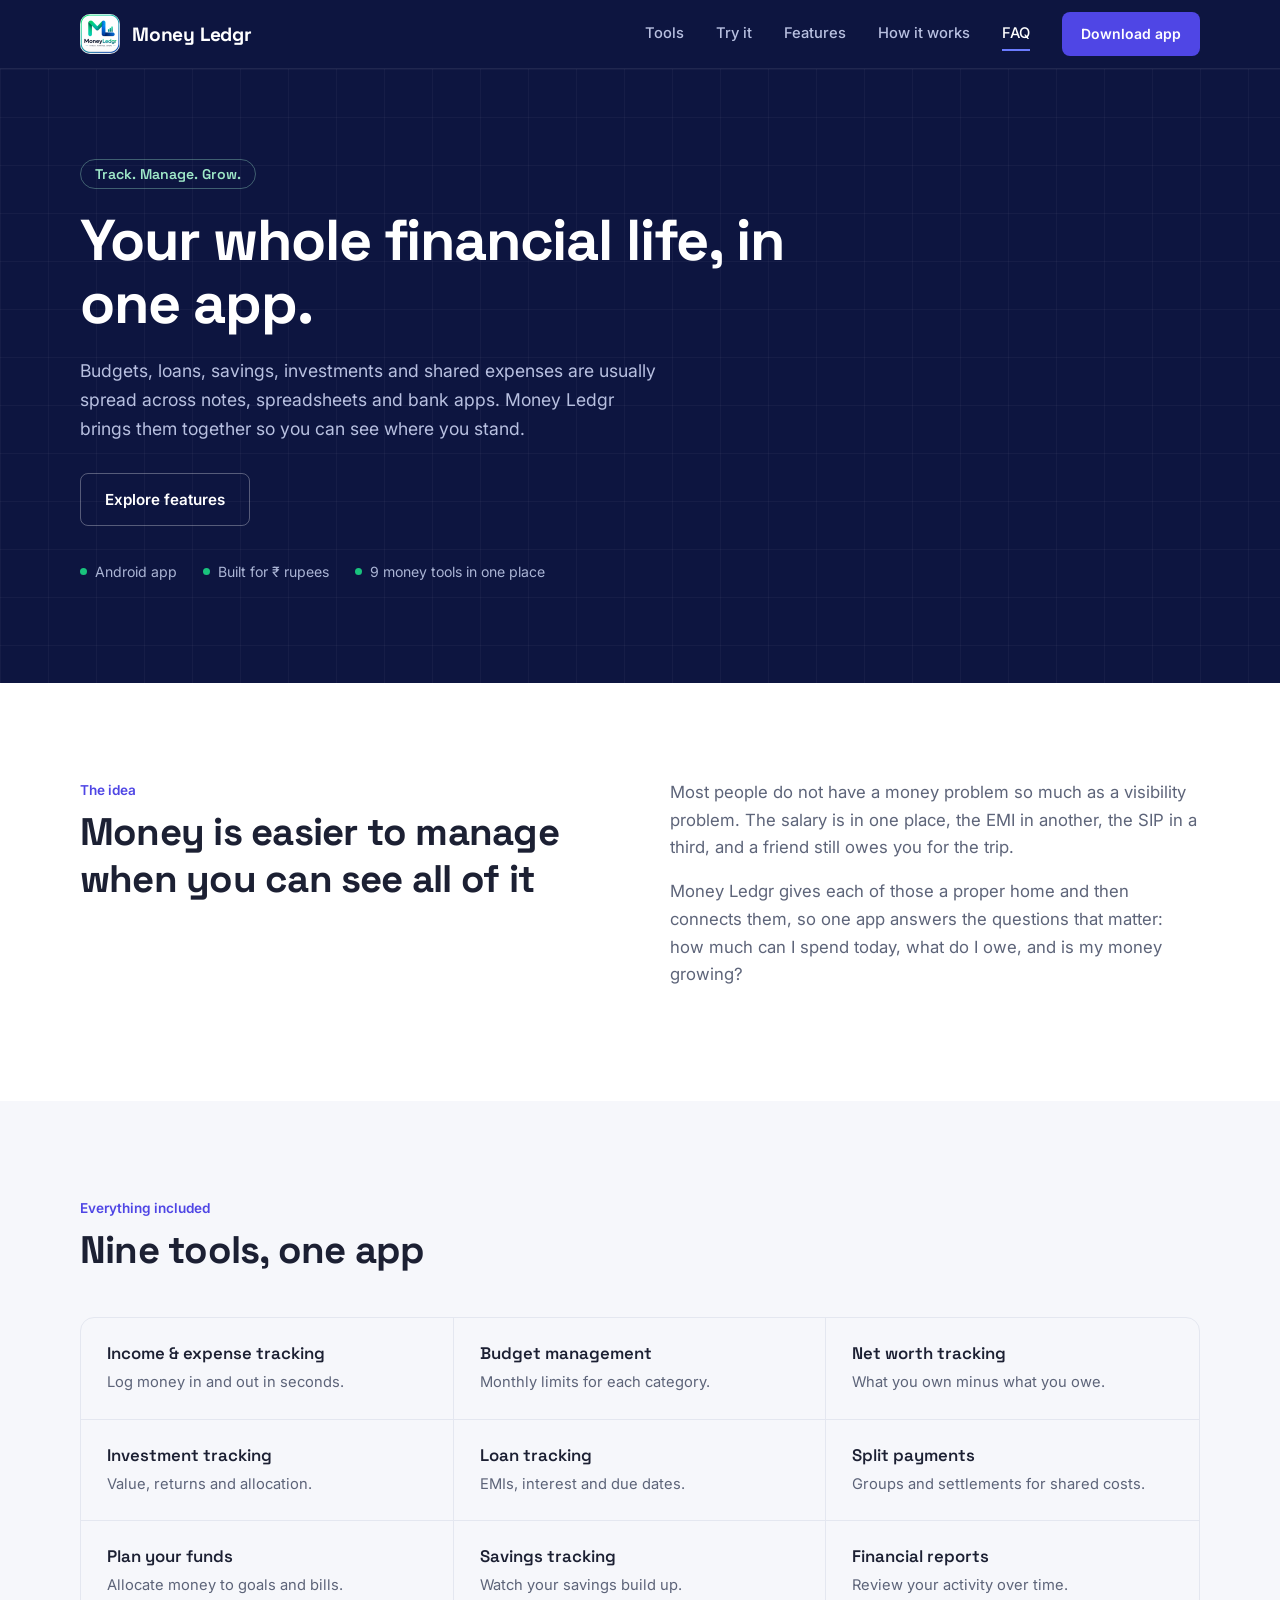
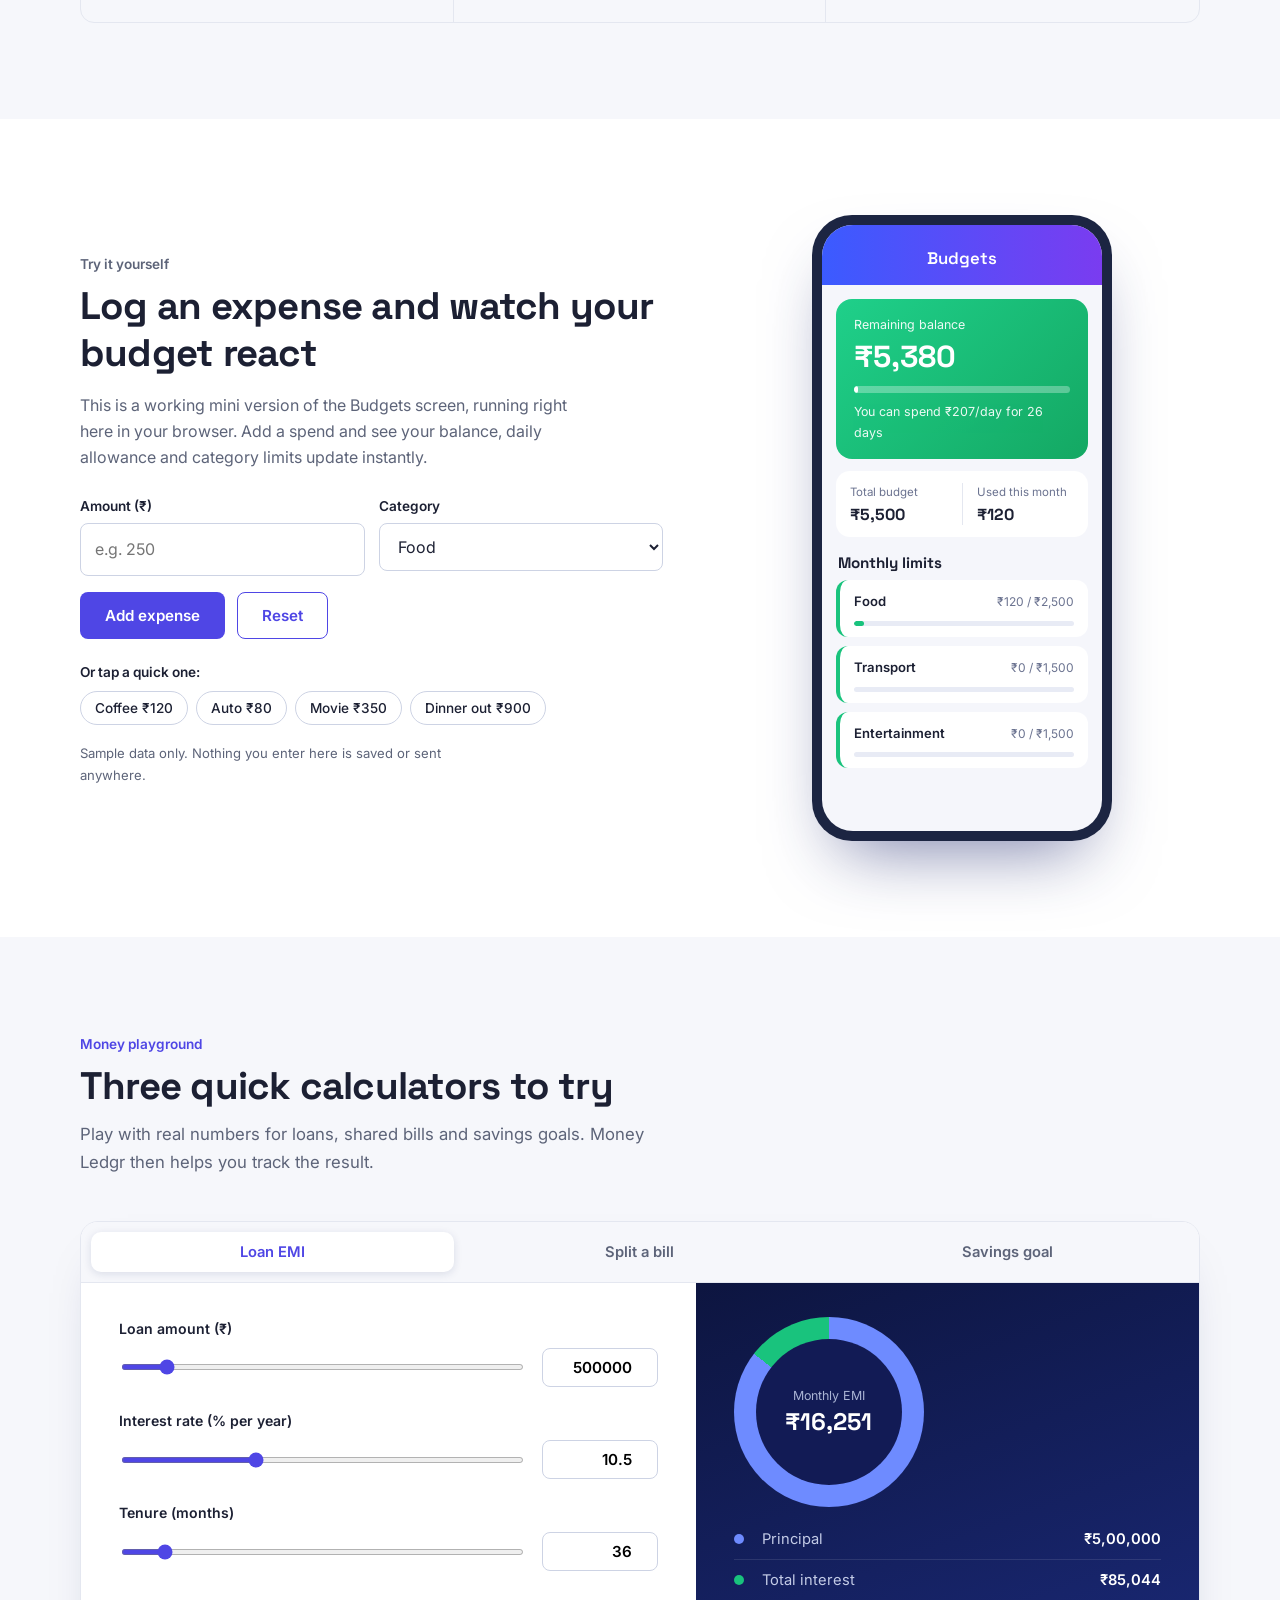
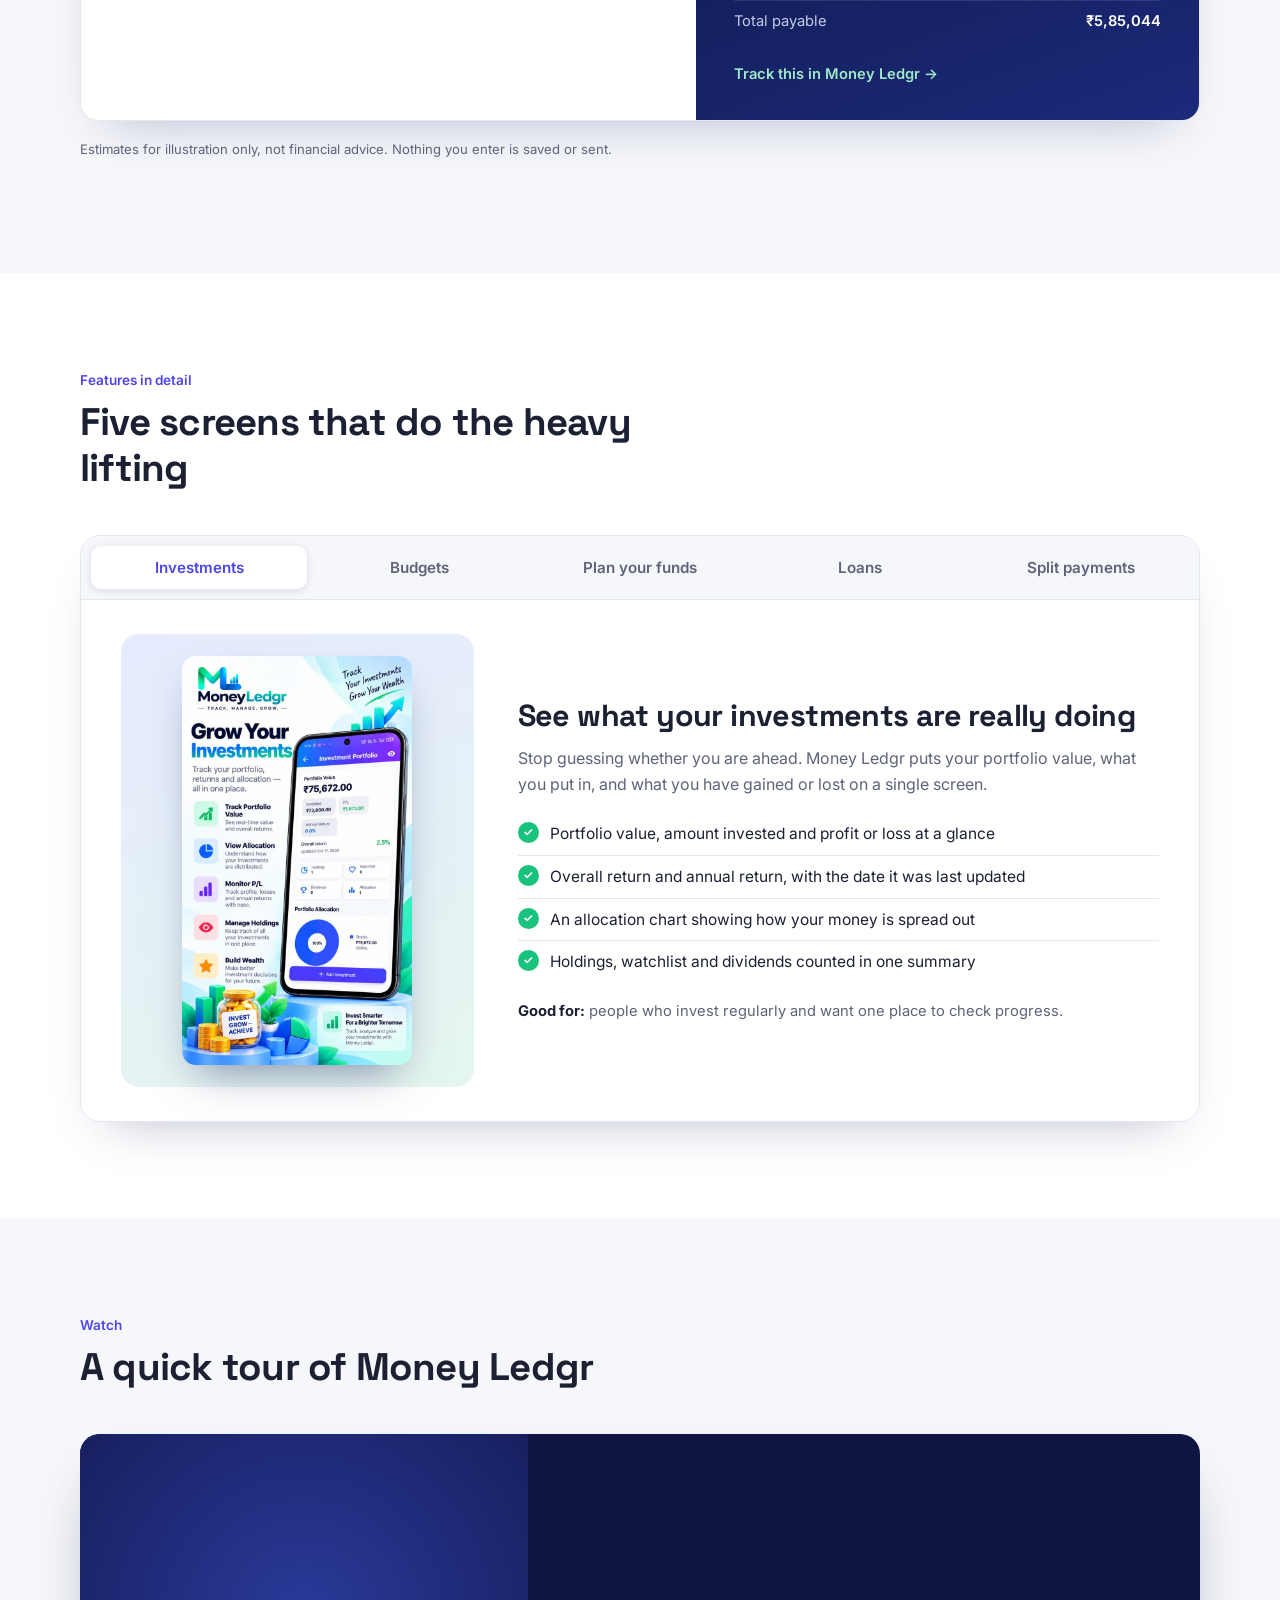
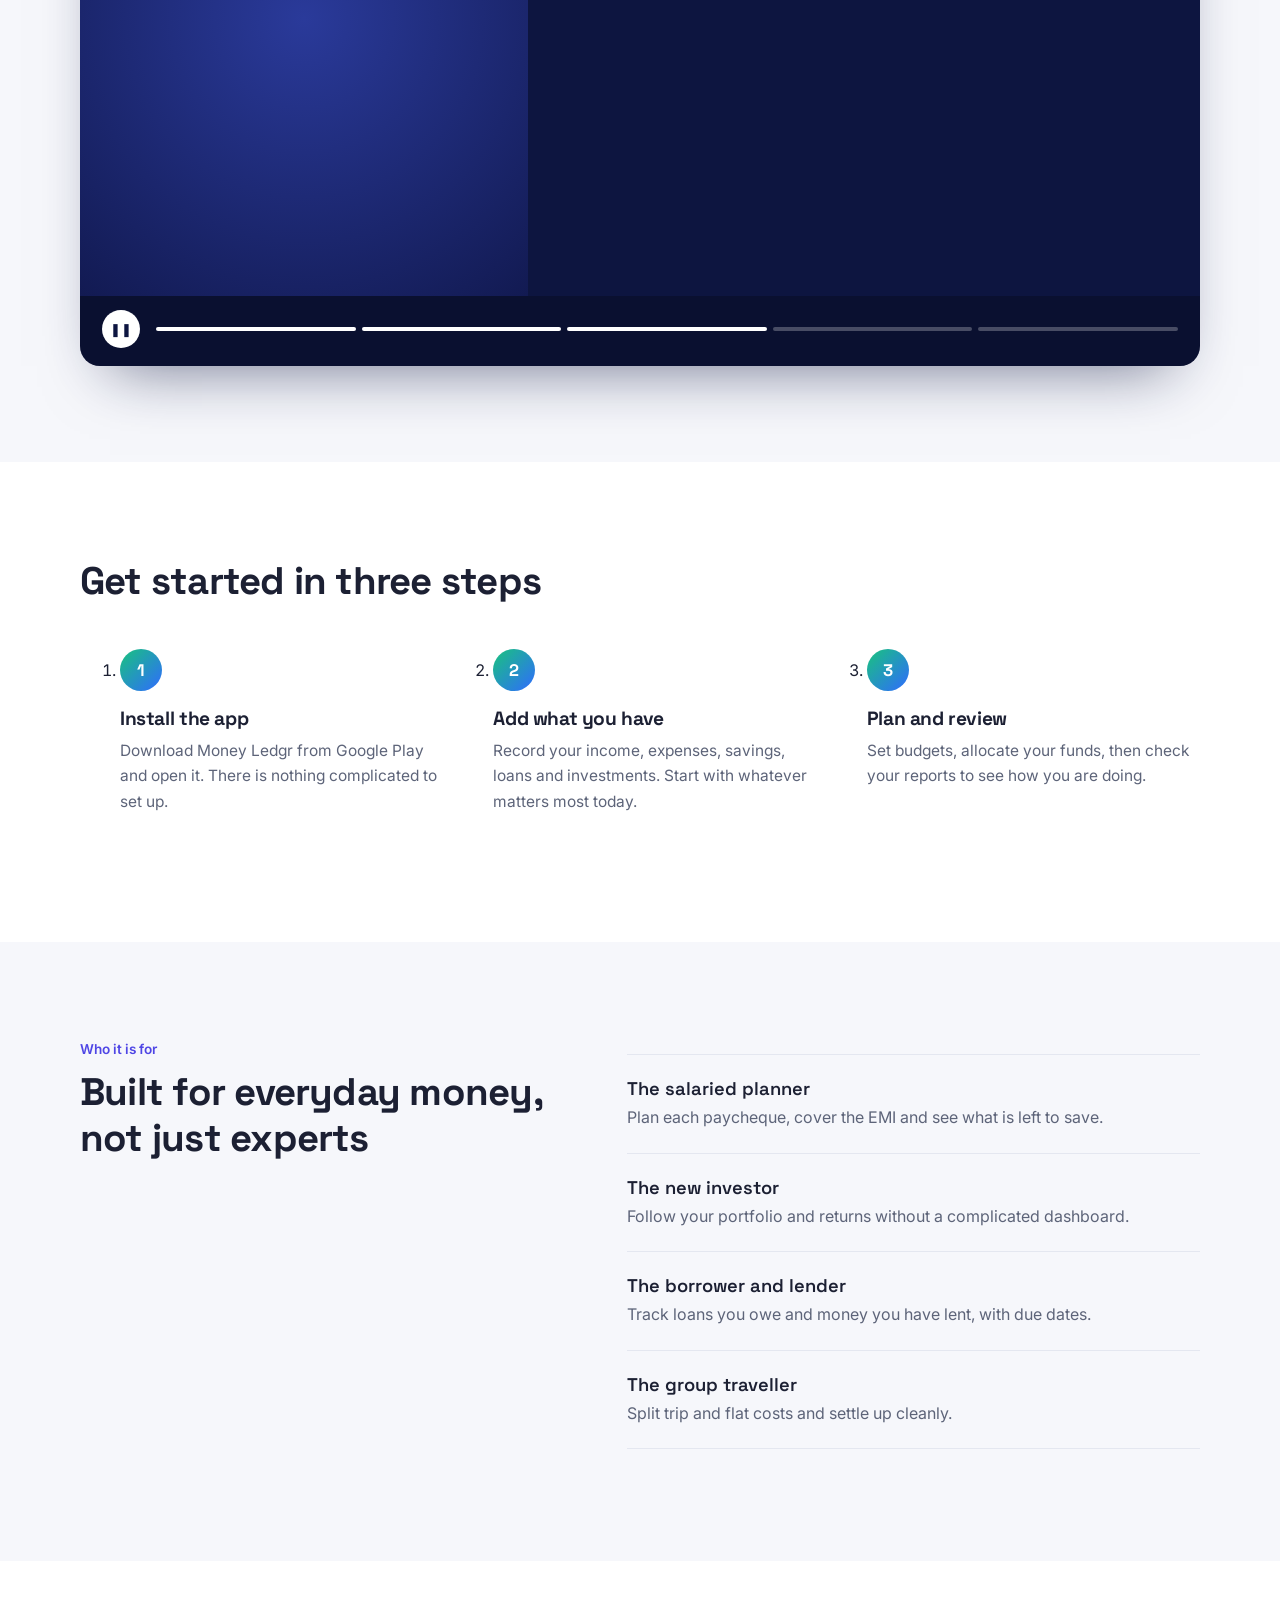
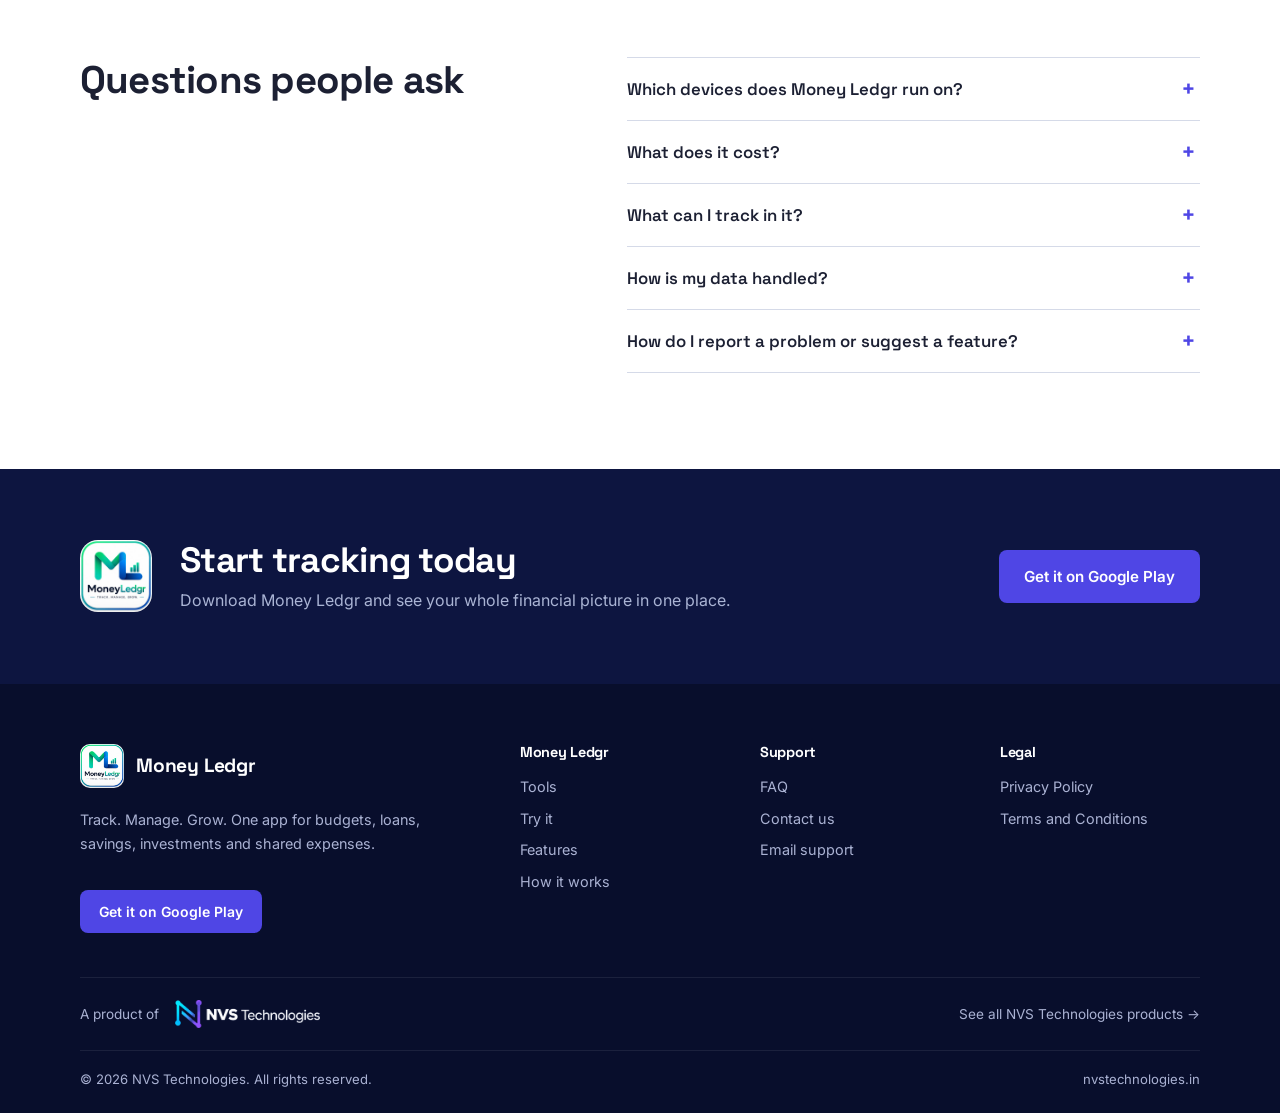
==== commit 21135e2d: "Final version" ====
--- a/money-ledgr.html
+++ b/money-ledgr.html
@@ -447,7 +447,7 @@
       <details><summary>Which devices does Money Ledgr run on?</summary><p>Money Ledgr is available for Android phones through Google Play.</p></details>
       <details><summary>What does it cost?</summary><p>See the Google Play listing for the current price and any in-app options.</p></details>
       <details><summary>What can I track in it?</summary><p>Income and expenses, budgets, savings, investments, loans, split payments and your net worth, plus reports to review it all.</p></details>
-      <details><summary>How is my data handled?</summary><p>We want to be clear about this. Our Privacy Policy explains what is collected and why.</p></details>
+      <details><summary>How is my data handled?</summary><p>We want to be clear about this. Our <a href="#privacy" data-open-policy>Privacy Policy</a> explains what is collected and why.</p></details>
       <details><summary>How do I report a problem or suggest a feature?</summary><p>Send us a message from the <a href="index.html#contact">contact form</a>. Feedback shapes what we build next.</p></details>
     </div>
   </div>
@@ -475,8 +475,8 @@
       <a href="https://play.google.com/store/apps/details?id=com.money_ledgr.app&pcampaignid=web_share" class="btn btn-primary btn-small footer-play" target="_blank" rel="noopener">Get it on Google Play</a>
     </div>
     <div><h4>Money Ledgr</h4><a href="#everything">Tools</a><a href="#demo">Try it</a><a href="#features">Features</a><a href="#how">How it works</a></div>
-    <div><h4>Support</h4><a href="#faq">FAQ</a><a href="index.html#contact">Contact us</a></div>
-    <div><h4>Legal</h4><a href="#">Privacy Policy</a><a href="#">Terms and Conditions</a></div>
+    <div><h4>Support</h4><a href="#faq">FAQ</a><a href="index.html#contact">Contact us</a><a href="mailto:support.nvstechnologies@gmail.com">Email support</a></div>
+    <div><h4>Legal</h4><a href="#privacy" data-open-policy>Privacy Policy</a><a href="#">Terms and Conditions</a></div>
   </div>
   <div class="container footer-nvs">
     <span>A product of</span>
@@ -491,5 +491,6 @@
 
 <button class="to-top" id="to-top" aria-label="Back to top" hidden>&uarr;</button>
 <script src="js/product.js"></script>
+<script src="js/policy.js"></script>
 </body>
 </html>
--- a/css/style.css
+++ b/css/style.css
@@ -370,3 +370,39 @@
 .more-link { margin: 18px 0 0 !important; font-size: 0.92rem; font-weight: 600; }
 .more-link a { text-decoration: none; }
 .more-link a:hover { text-decoration: underline; }
+
+/* ---------- Privacy policy popup ---------- */
+.policy-dialog {
+  width: min(820px, 94vw); max-height: 88vh; padding: 0; border: 0; border-radius: 14px;
+  background: var(--white); color: var(--text); overflow: hidden;
+  box-shadow: 0 24px 60px rgba(8, 13, 40, 0.45);
+}
+.policy-dialog[open] { display: flex; flex-direction: column; }
+.policy-dialog::backdrop { background: rgba(8, 13, 40, 0.75); backdrop-filter: blur(4px); }
+.pd-head {
+  display: flex; justify-content: space-between; align-items: flex-start; gap: 16px;
+  padding: 22px 28px 18px; background: var(--navy); color: var(--white);
+}
+.pd-head h2 { font-size: 1.35rem; margin-bottom: 4px; }
+.pd-head p { margin: 0; font-size: 0.875rem; color: #b8c0e0; }
+.pd-head p strong { color: var(--white); }
+.pd-close {
+  flex: none; width: 38px; height: 38px; border: 0; border-radius: 50%;
+  background: rgba(255,255,255,0.12); color: var(--white); font-size: 1.5rem; line-height: 1; cursor: pointer;
+}
+.pd-close:hover { background: rgba(255,255,255,0.25); }
+.pd-body { padding: 8px 28px 28px; overflow-y: auto; overscroll-behavior: contain; }
+.policy h2 { font-size: 1.1rem; font-weight: 700; color: var(--navy); margin: 26px 0 8px; }
+.policy p, .policy li { color: #3a4057; }
+.policy ul { list-style: disc; padding-left: 1.3rem; margin: 0 0 1rem; }
+.policy li { margin-bottom: 6px; }
+.policy > p:first-child { margin-top: 20px; }
+.policy-note {
+  background: #eef1ff; border-left: 4px solid var(--indigo);
+  padding: 14px 18px; border-radius: 6px; margin: 18px 0 4px; color: var(--navy);
+}
+.policy-copy { margin: 30px 0 0; padding-top: 18px; border-top: 1px solid var(--line); font-size: 0.9rem; color: var(--muted) !important; }
+@media (max-width: 640px) {
+  .pd-head { padding: 18px 18px 14px; }
+  .pd-body { padding: 4px 18px 22px; }
+}
--- a/css/product.css
+++ b/css/product.css
@@ -332,3 +332,4 @@
 /* the generic footer-link rule must not restyle the Play button */
 .footer-grid a.footer-play { display: inline-block; margin: 18px 0 0; color: var(--white); }
 .footer-grid a.footer-play:hover { color: var(--white); }
+
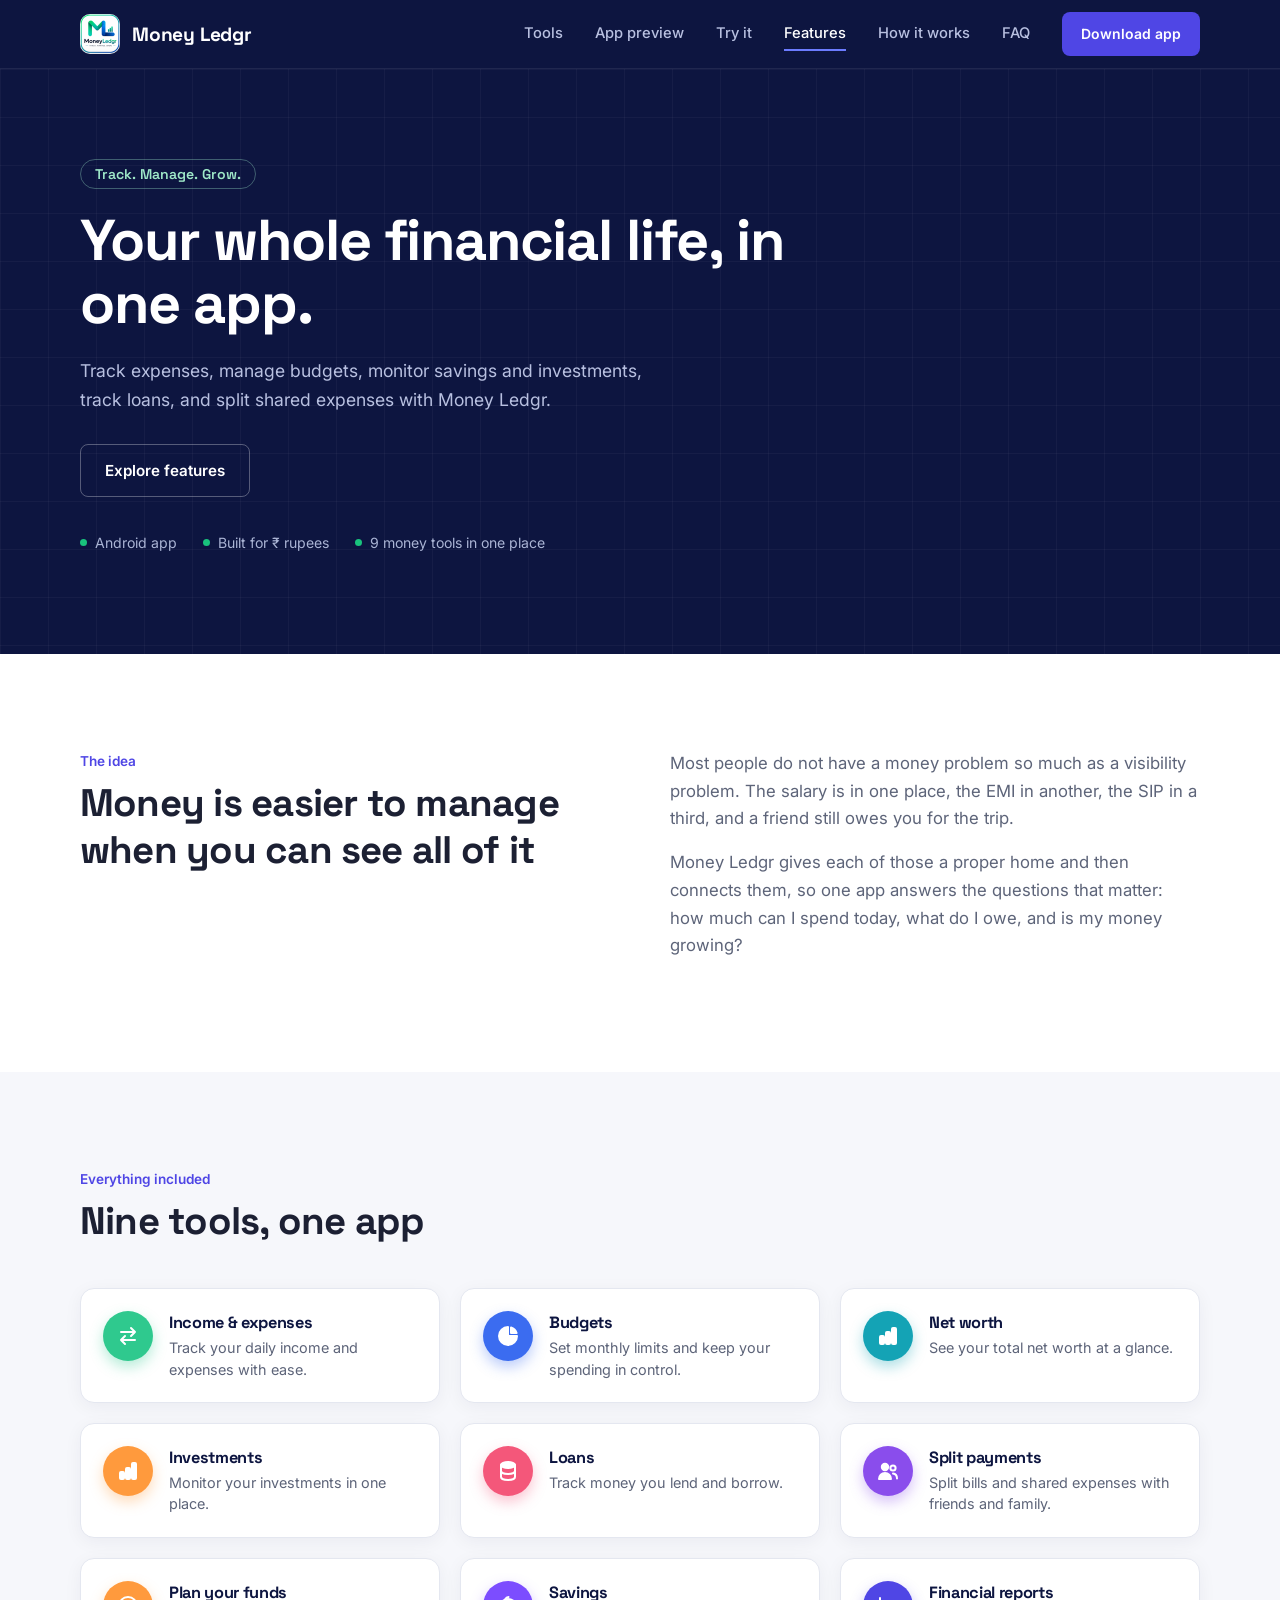
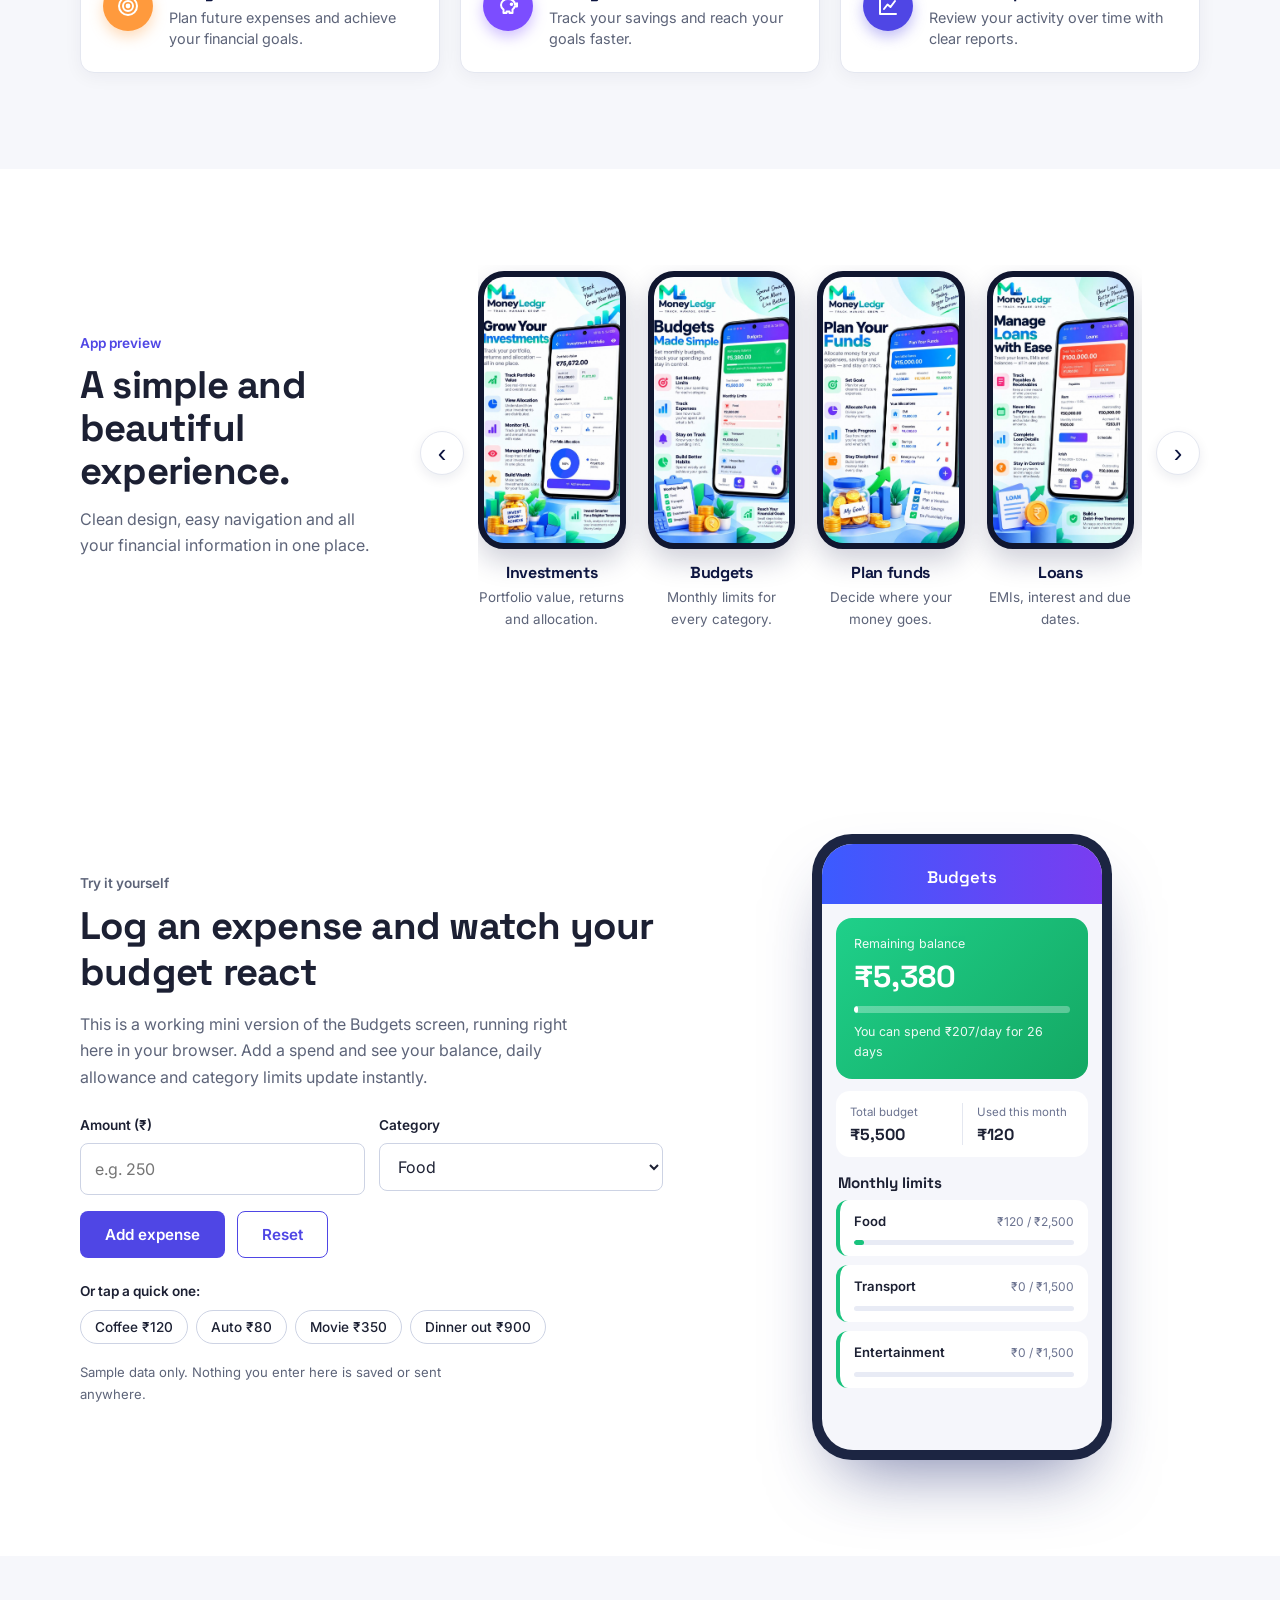
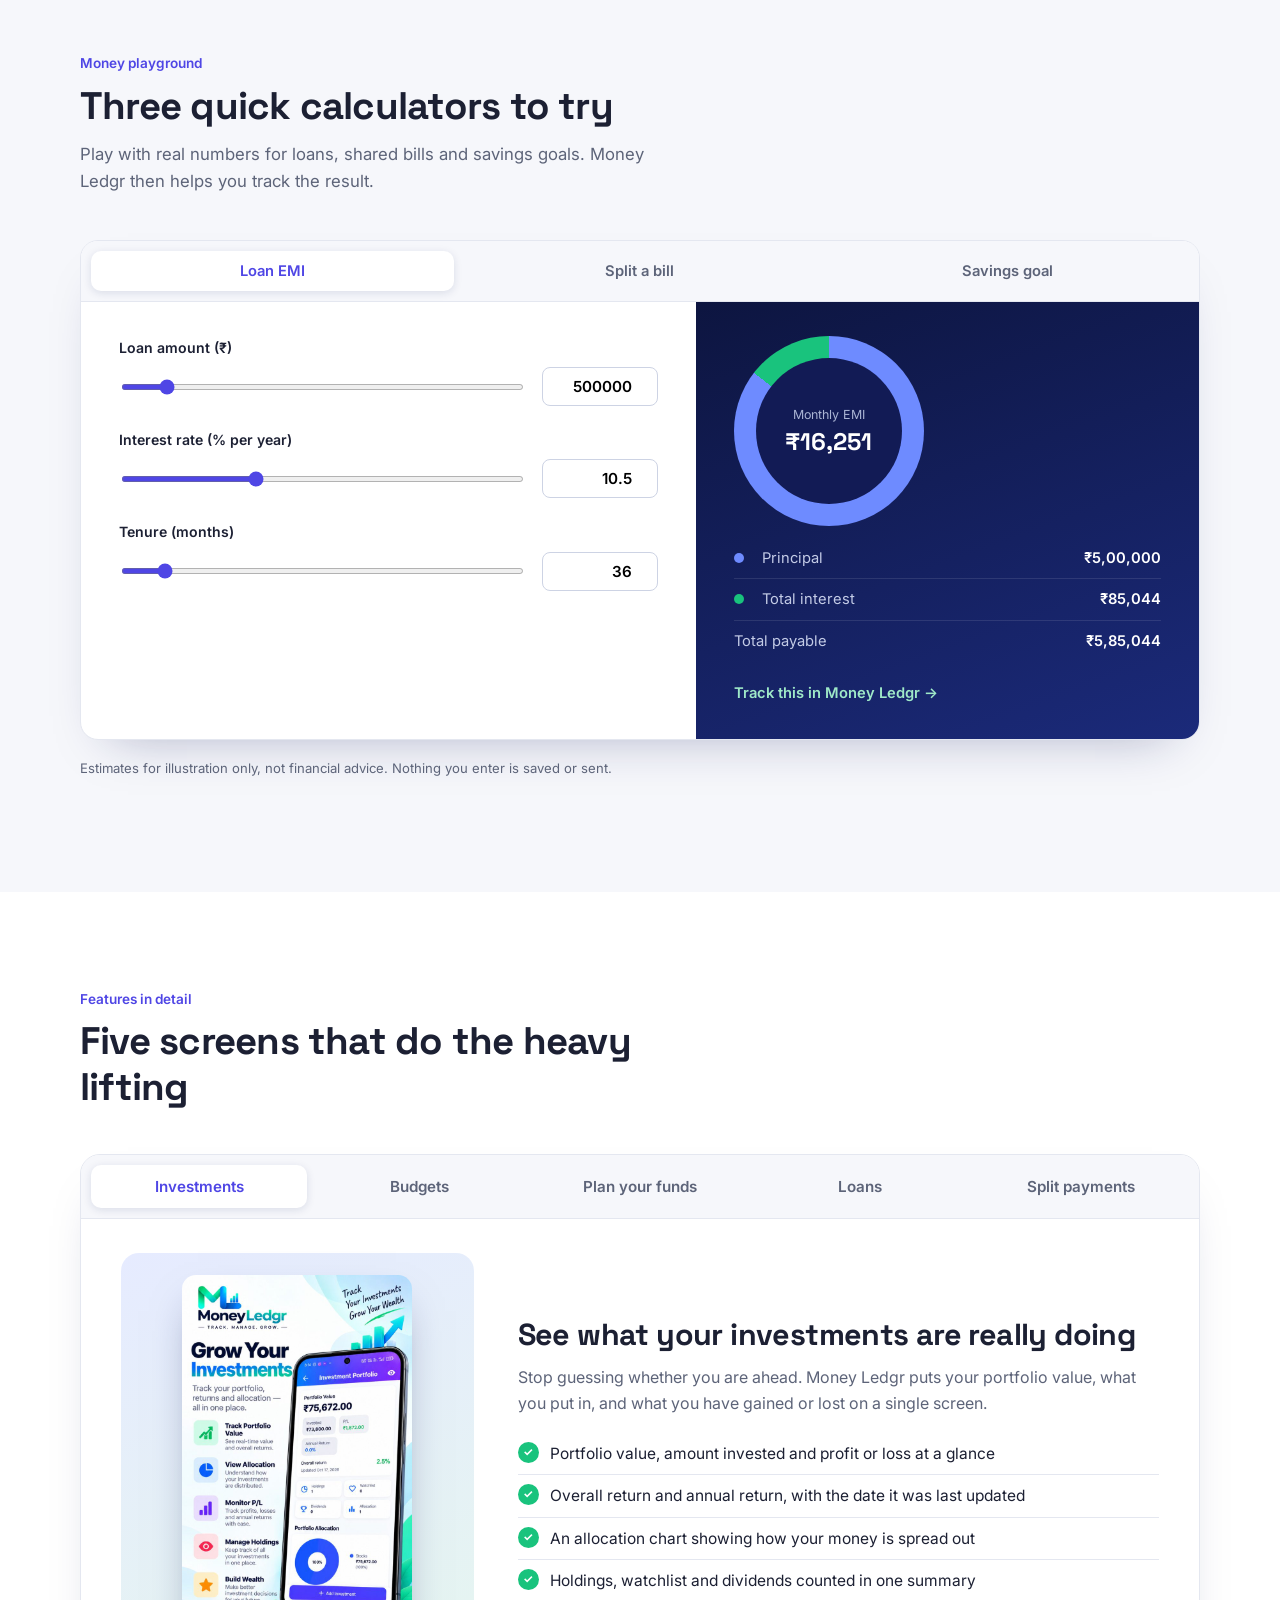
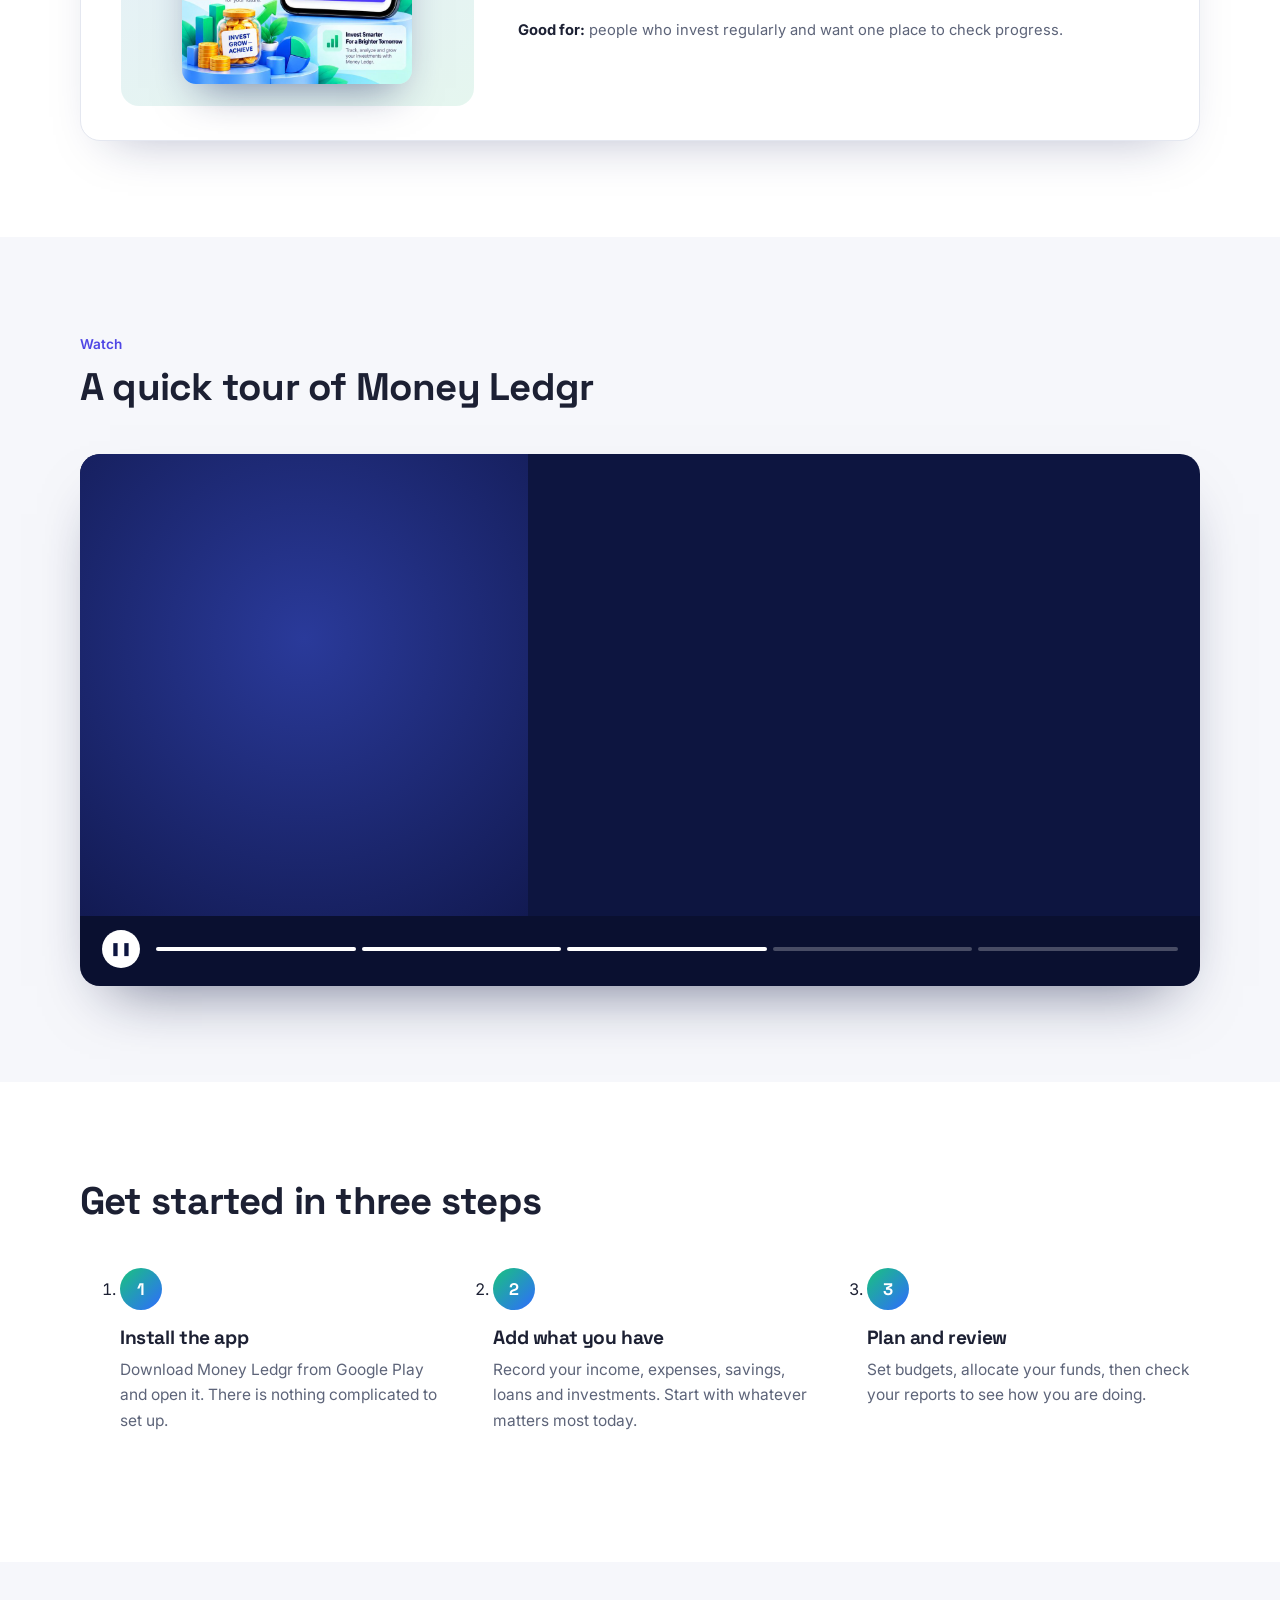
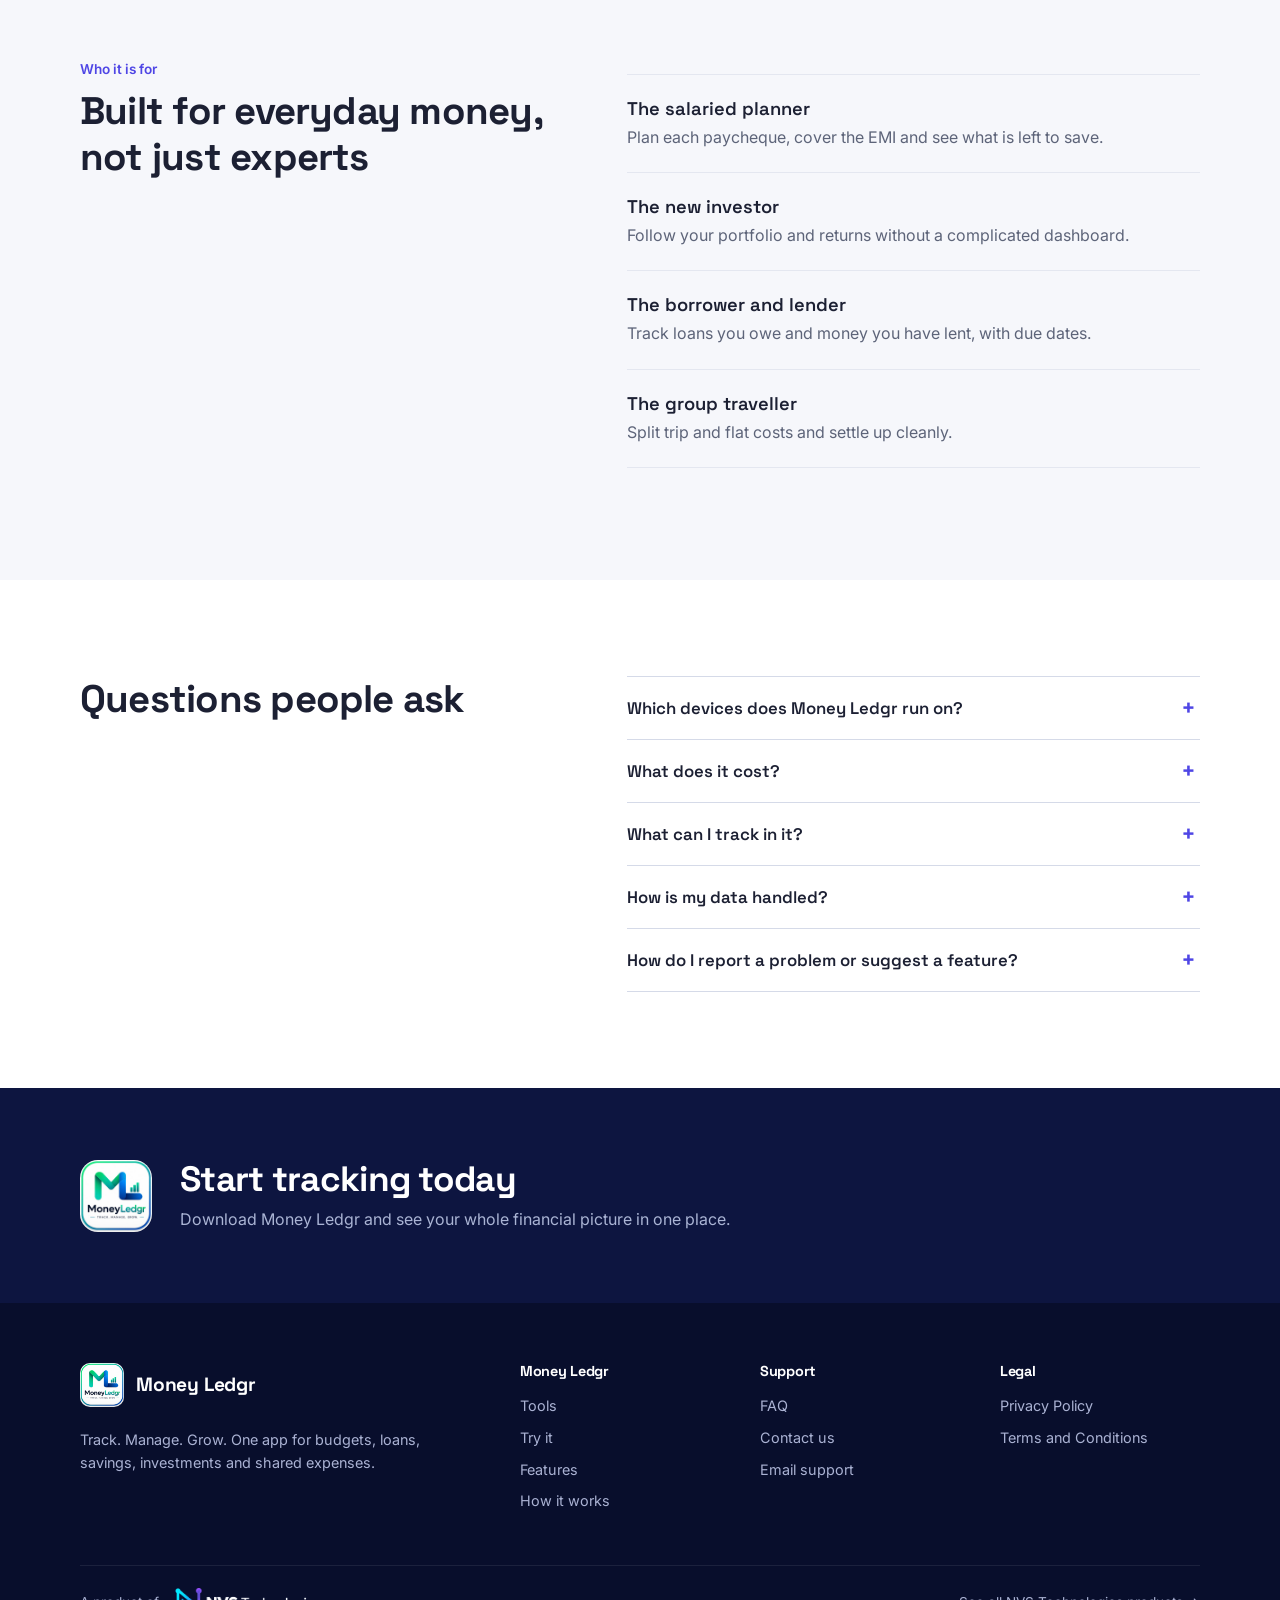
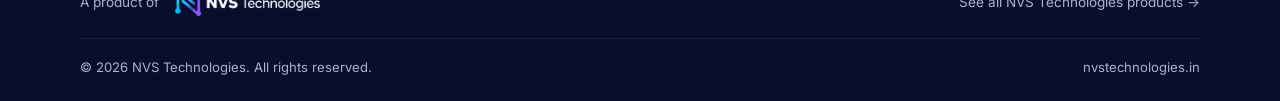
==== commit dd9087c0: "Final version" ====
--- a/money-ledgr.html
+++ b/money-ledgr.html
@@ -37,6 +37,7 @@
     <button class="nav-toggle" aria-label="Open menu" aria-expanded="false" aria-controls="main-nav"><span></span><span></span><span></span></button>
     <nav id="main-nav" class="main-nav" aria-label="Main">
       <a href="#everything">Tools</a>
+      <a href="#preview">App preview</a>
       <a href="#demo">Try it</a>
       <a href="#features">Features</a>
       <a href="#how">How it works</a>
@@ -53,7 +54,7 @@
   <div class="container p-hero-inner">
     <p class="hero-tag">Track. Manage. Grow.</p>
     <h1>Your whole financial life, in one app.</h1>
-    <p class="lead">Budgets, loans, savings, investments and shared expenses are usually spread across notes, spreadsheets and bank apps. Money Ledgr brings them together so you can see where you stand.</p>
+    <p class="lead">Track expenses, manage budgets, monitor savings and investments, track loans, and split shared expenses with Money Ledgr.</p>
     <div class="hero-actions">
       <a href="#features" class="btn btn-outline">Explore features</a>
     </div>
@@ -86,17 +87,66 @@
       <p class="kicker">Everything included</p>
       <h2>Nine tools, one app</h2>
     </div>
-    <ul class="tool-grid">
-      <li><strong>Income &amp; expense tracking</strong><span>Log money in and out in seconds.</span></li>
-      <li><strong>Budget management</strong><span>Monthly limits for each category.</span></li>
-      <li><strong>Net worth tracking</strong><span>What you own minus what you owe.</span></li>
-      <li><strong>Investment tracking</strong><span>Value, returns and allocation.</span></li>
-      <li><strong>Loan tracking</strong><span>EMIs, interest and due dates.</span></li>
-      <li><strong>Split payments</strong><span>Groups and settlements for shared costs.</span></li>
-      <li><strong>Plan your funds</strong><span>Allocate money to goals and bills.</span></li>
-      <li><strong>Savings tracking</strong><span>Watch your savings build up.</span></li>
-      <li><strong>Financial reports</strong><span>Review your activity over time.</span></li>
+    <ul class="tool-cards">
+      <li class="tool-card">
+        <span class="tool-icon" style="--c:#2fc98e"><svg viewBox="0 0 24 24" width="24" height="24" fill="none" stroke="currentColor" stroke-width="2" stroke-linecap="round" stroke-linejoin="round" aria-hidden="true"><path d="M5 8h14M15 4l4 4-4 4"/><path d="M19 16H5M9 12l-4 4 4 4"/></svg></span>
+        <div><h3>Income &amp; expenses</h3><p>Track your daily income and expenses with ease.</p></div>
+      </li>
+      <li class="tool-card">
+        <span class="tool-icon" style="--c:#3b6cf0"><svg viewBox="0 0 24 24" width="24" height="24" fill="none" stroke="currentColor" stroke-width="2" stroke-linecap="round" stroke-linejoin="round" aria-hidden="true"><path d="M12 3a9 9 0 1 0 9 9h-9z" fill="currentColor"/><path d="M15 3.4A9 9 0 0 1 20.6 9H15z" fill="currentColor"/></svg></span>
+        <div><h3>Budgets</h3><p>Set monthly limits and keep your spending in control.</p></div>
+      </li>
+      <li class="tool-card">
+        <span class="tool-icon" style="--c:#14a3b5"><svg viewBox="0 0 24 24" width="24" height="24" fill="none" stroke="currentColor" stroke-width="2" stroke-linecap="round" stroke-linejoin="round" aria-hidden="true"><rect x="4" y="12" width="4" height="8" rx="1" fill="currentColor"/><rect x="10" y="8" width="4" height="12" rx="1" fill="currentColor"/><rect x="16" y="4" width="4" height="16" rx="1" fill="currentColor"/></svg></span>
+        <div><h3>Net worth</h3><p>See your total net worth at a glance.</p></div>
+      </li>
+      <li class="tool-card">
+        <span class="tool-icon" style="--c:#ff9a3d"><svg viewBox="0 0 24 24" width="24" height="24" fill="none" stroke="currentColor" stroke-width="2" stroke-linecap="round" stroke-linejoin="round" aria-hidden="true"><rect x="4" y="13" width="4" height="7" rx="1" fill="currentColor"/><rect x="10" y="9" width="4" height="11" rx="1" fill="currentColor"/><rect x="16" y="4" width="4" height="16" rx="1" fill="currentColor"/></svg></span>
+        <div><h3>Investments</h3><p>Monitor your investments in one place.</p></div>
+      </li>
+      <li class="tool-card">
+        <span class="tool-icon" style="--c:#f4577a"><svg viewBox="0 0 24 24" width="24" height="24" fill="none" stroke="currentColor" stroke-width="2" stroke-linecap="round" stroke-linejoin="round" aria-hidden="true"><ellipse cx="12" cy="6" rx="7" ry="3" fill="currentColor"/><path d="M5 6v6c0 1.7 3.1 3 7 3s7-1.3 7-3V6"/><path d="M5 12v6c0 1.7 3.1 3 7 3s7-1.3 7-3v-6"/></svg></span>
+        <div><h3>Loans</h3><p>Track money you lend and borrow.</p></div>
+      </li>
+      <li class="tool-card">
+        <span class="tool-icon" style="--c:#8a4dec"><svg viewBox="0 0 24 24" width="24" height="24" fill="none" stroke="currentColor" stroke-width="2" stroke-linecap="round" stroke-linejoin="round" aria-hidden="true"><circle cx="9" cy="8" r="3.2" fill="currentColor"/><path d="M3 20c0-3.3 2.7-6 6-6s6 2.7 6 6z" fill="currentColor"/><circle cx="17" cy="9" r="2.6"/><path d="M17 14.5c2.4.3 4 2.2 4 5"/></svg></span>
+        <div><h3>Split payments</h3><p>Split bills and shared expenses with friends and family.</p></div>
+      </li>
+      <li class="tool-card">
+        <span class="tool-icon" style="--c:#ff9a3d"><svg viewBox="0 0 24 24" width="24" height="24" fill="none" stroke="currentColor" stroke-width="2" stroke-linecap="round" stroke-linejoin="round" aria-hidden="true"><circle cx="12" cy="12" r="9"/><circle cx="12" cy="12" r="5"/><circle cx="12" cy="12" r="1.4" fill="currentColor"/></svg></span>
+        <div><h3>Plan your funds</h3><p>Plan future expenses and achieve your financial goals.</p></div>
+      </li>
+      <li class="tool-card">
+        <span class="tool-icon" style="--c:#7c4dff"><svg viewBox="0 0 24 24" width="24" height="24" fill="none" stroke="currentColor" stroke-width="2" stroke-linecap="round" stroke-linejoin="round" aria-hidden="true"><path d="M19 10.5c0-3-3.1-5.5-7-5.5s-7 2.5-7 6c0 2 1 3.6 2.5 4.6V19h3v-1.5h3V19h3v-3.5c1-.7 1.8-1.7 2.1-3H21v-3.2z"/><path d="M9.5 5c.5-1.2 1.6-2 3-2" /><circle cx="15.5" cy="10.2" r=".8" fill="currentColor"/></svg></span>
+        <div><h3>Savings</h3><p>Track your savings and reach your goals faster.</p></div>
+      </li>
+      <li class="tool-card">
+        <span class="tool-icon" style="--c:#4f46e5"><svg viewBox="0 0 24 24" width="24" height="24" fill="none" stroke="currentColor" stroke-width="2" stroke-linecap="round" stroke-linejoin="round" aria-hidden="true"><path d="M4 4v16h16"/><path d="M8 15l3.5-4.5 3 2.5L19 7"/></svg></span>
+        <div><h3>Financial reports</h3><p>Review your activity over time with clear reports.</p></div>
+      </li>
     </ul>
+  </div>
+</section>
+
+<!-- App preview: swipeable phone screens -->
+<section class="section" id="preview">
+  <div class="container preview">
+    <div class="preview-copy">
+      <p class="kicker">App preview</p>
+      <h2>A simple and beautiful experience.</h2>
+      <p>Clean design, easy navigation and all your financial information in one place.</p>
+    </div>
+    <div class="preview-slider">
+      <button type="button" class="pv-arrow" id="pv-prev" aria-label="Previous screens">&#8249;</button>
+      <ul class="pv-track" id="pv-track" tabindex="0" aria-label="App screens">
+        <li class="pv-item"><div class="pv-phone"><img src="images/screens/investments.jpg" alt="Investment Portfolio screen with portfolio value, profit and loss and an allocation chart" width="720" height="1280" loading="lazy"></div><h3>Investments</h3><p>Portfolio value, returns and allocation.</p></li>
+        <li class="pv-item"><div class="pv-phone"><img src="images/screens/budgets.jpg" alt="Budgets screen with remaining balance and monthly limits" width="720" height="1280" loading="lazy"></div><h3>Budgets</h3><p>Monthly limits for every category.</p></li>
+        <li class="pv-item"><div class="pv-phone"><img src="images/screens/plan-funds.jpg" alt="Plan Your Funds screen showing available funds and allocations" width="720" height="1280" loading="lazy"></div><h3>Plan funds</h3><p>Decide where your money goes.</p></li>
+        <li class="pv-item"><div class="pv-phone"><img src="images/screens/loans.jpg" alt="Loans screen showing total owed, monthly interest and loan details" width="720" height="1280" loading="lazy"></div><h3>Loans</h3><p>EMIs, interest and due dates.</p></li>
+        <li class="pv-item"><div class="pv-phone"><img src="images/screens/split-payments.jpg" alt="Split Payments screen showing what you owe and what you get" width="720" height="1280" loading="lazy"></div><h3>Split payments</h3><p>Shared costs, settled fairly.</p></li>
+      </ul>
+      <button type="button" class="pv-arrow" id="pv-next" aria-label="Next screens">&#8250;</button>
+    </div>
   </div>
 </section>
 
@@ -461,7 +511,6 @@
       <h2>Start tracking today</h2>
       <p>Download Money Ledgr and see your whole financial picture in one place.</p>
     </div>
-    <a href="https://play.google.com/store/apps/details?id=com.money_ledgr.app&pcampaignid=web_share" class="btn btn-primary" target="_blank" rel="noopener">Get it on Google Play</a>
   </div>
 </section>
 
@@ -472,7 +521,6 @@
     <div>
       <a href="#top" class="logo ml-brand" aria-label="Money Ledgr, back to top"><img src="images/money-ledgr-icon.jpg" alt="" width="320" height="320"><span>Money Ledgr</span></a>
       <p class="footer-blurb">Track. Manage. Grow. One app for budgets, loans, savings, investments and shared expenses.</p>
-      <a href="https://play.google.com/store/apps/details?id=com.money_ledgr.app&pcampaignid=web_share" class="btn btn-primary btn-small footer-play" target="_blank" rel="noopener">Get it on Google Play</a>
     </div>
     <div><h4>Money Ledgr</h4><a href="#everything">Tools</a><a href="#demo">Try it</a><a href="#features">Features</a><a href="#how">How it works</a></div>
     <div><h4>Support</h4><a href="#faq">FAQ</a><a href="index.html#contact">Contact us</a><a href="mailto:support.nvstechnologies@gmail.com">Email support</a></div>
--- a/css/style.css
+++ b/css/style.css
@@ -373,25 +373,19 @@
 
 /* ---------- Privacy policy popup ---------- */
 .policy-dialog {
-  width: min(820px, 94vw); max-height: 88vh; padding: 0; border: 0; border-radius: 14px;
+  width: min(1040px, 96vw); height: 92vh; max-height: 92vh; padding: 0; border: 0; border-radius: 16px;
   background: var(--white); color: var(--text); overflow: hidden;
   box-shadow: 0 24px 60px rgba(8, 13, 40, 0.45);
 }
 .policy-dialog[open] { display: flex; flex-direction: column; }
 .policy-dialog::backdrop { background: rgba(8, 13, 40, 0.75); backdrop-filter: blur(4px); }
-.pd-head {
-  display: flex; justify-content: space-between; align-items: flex-start; gap: 16px;
-  padding: 22px 28px 18px; background: var(--navy); color: var(--white);
-}
-.pd-head h2 { font-size: 1.35rem; margin-bottom: 4px; }
-.pd-head p { margin: 0; font-size: 0.875rem; color: #b8c0e0; }
+.pd-head { flex: none; padding: 24px 36px 20px; background: var(--navy); color: var(--white); }
+.pd-head h2 { font-size: 1.6rem; margin: 0 0 4px; }
+.pd-head p { margin: 0; font-size: 0.9rem; color: #b8c0e0; }
 .pd-head p strong { color: var(--white); }
-.pd-close {
-  flex: none; width: 38px; height: 38px; border: 0; border-radius: 50%;
-  background: rgba(255,255,255,0.12); color: var(--white); font-size: 1.5rem; line-height: 1; cursor: pointer;
-}
-.pd-close:hover { background: rgba(255,255,255,0.25); }
-.pd-body { padding: 8px 28px 28px; overflow-y: auto; overscroll-behavior: contain; }
+.pd-body { flex: 1; min-height: 0; padding: 8px 36px 28px; overflow-y: auto; overscroll-behavior: contain; font-size: 1.02rem; }
+.pd-foot { flex: none; display: flex; justify-content: center; padding: 14px 24px; border-top: 1px solid var(--line); background: var(--white); }
+.pd-close-btn { min-width: 160px; }
 .policy h2 { font-size: 1.1rem; font-weight: 700; color: var(--navy); margin: 26px 0 8px; }
 .policy p, .policy li { color: #3a4057; }
 .policy ul { list-style: disc; padding-left: 1.3rem; margin: 0 0 1rem; }
@@ -403,6 +397,12 @@
 }
 .policy-copy { margin: 30px 0 0; padding-top: 18px; border-top: 1px solid var(--line); font-size: 0.9rem; color: var(--muted) !important; }
 @media (max-width: 640px) {
-  .pd-head { padding: 18px 18px 14px; }
-  .pd-body { padding: 4px 18px 22px; }
-}
+  .policy-dialog { width: 100vw; height: 100dvh; max-height: 100dvh; border-radius: 0; }
+  .pd-head { padding: 18px 20px 14px; }
+  .pd-head h2 { font-size: 1.3rem; }
+  .pd-body { padding: 4px 20px 22px; }
+  .pd-close-btn { width: 100%; }
+}
+
+.contact-form .hp { position: absolute; left: -9999px; width: 1px; height: 1px; opacity: 0; }
+.contact-form button:disabled { opacity: 0.7; cursor: wait; }
--- a/css/product.css
+++ b/css/product.css
@@ -333,3 +333,56 @@
 .footer-grid a.footer-play { display: inline-block; margin: 18px 0 0; color: var(--white); }
 .footer-grid a.footer-play:hover { color: var(--white); }
 
+
+/* ---------- Tool cards (coloured icon tiles) ---------- */
+.tool-cards { display: grid; grid-template-columns: repeat(3, 1fr); gap: 20px; }
+.tool-card {
+  display: flex; align-items: flex-start; gap: 16px; padding: 22px 22px;
+  background: var(--white); border: 1px solid var(--line); border-radius: 14px;
+  box-shadow: 0 4px 18px rgba(13, 21, 64, 0.05);
+  transition: transform .2s ease, box-shadow .2s ease;
+}
+.tool-card:hover { transform: translateY(-3px); box-shadow: 0 10px 26px rgba(13, 21, 64, 0.1); }
+.tool-icon {
+  flex: none; display: grid; place-items: center; width: 50px; height: 50px; border-radius: 50%;
+  background: var(--c); color: var(--white); box-shadow: 0 6px 14px color-mix(in srgb, var(--c) 35%, transparent);
+}
+.tool-card h3 { font-size: 1.02rem; font-weight: 700; margin: 2px 0 4px; color: var(--navy); }
+.tool-card p { margin: 0; font-size: 0.9rem; line-height: 1.5; color: var(--muted); }
+
+/* ---------- App preview slider ---------- */
+.preview { display: grid; grid-template-columns: minmax(0, 300px) minmax(0, 1fr); gap: 40px; align-items: center; }
+.preview-copy h2 { font-size: clamp(1.7rem, 3.2vw, 2.4rem); line-height: 1.12; margin-bottom: 14px; }
+.preview-copy p:last-child { color: var(--muted); }
+.preview-slider { display: grid; grid-template-columns: auto minmax(0, 1fr) auto; gap: 14px; align-items: center; }
+.pv-track {
+  display: flex; gap: 22px; overflow-x: auto; scroll-snap-type: x mandatory; scroll-behavior: smooth;
+  padding: 6px 4px 12px; scrollbar-width: none;
+}
+.pv-track::-webkit-scrollbar { display: none; }
+.pv-item { flex: 0 0 calc((100% - 66px) / 4); scroll-snap-align: start; text-align: center; }
+.pv-phone {
+  aspect-ratio: 9 / 17; overflow: hidden; border: 6px solid #10162f; border-radius: 26px; background: #10162f;
+  box-shadow: 0 12px 28px rgba(13, 21, 64, 0.2); margin-bottom: 14px;
+}
+.pv-phone img { width: 100%; height: 100%; object-fit: cover; object-position: top; border-radius: 18px; }
+.pv-item h3 { font-size: 1rem; margin: 0 0 3px; color: var(--navy); }
+.pv-item p { margin: 0; font-size: 0.84rem; color: var(--muted); }
+.pv-arrow {
+  width: 44px; height: 44px; border-radius: 50%; border: 1px solid var(--line); background: var(--white);
+  color: var(--navy); font-size: 1.6rem; line-height: 1; cursor: pointer; box-shadow: 0 4px 12px rgba(13,21,64,.08);
+}
+.pv-arrow:hover:not(:disabled) { background: var(--navy); color: var(--white); }
+.pv-arrow:disabled { opacity: .35; cursor: default; }
+
+@media (max-width: 1000px) {
+  .tool-cards { grid-template-columns: 1fr 1fr; }
+  .preview { grid-template-columns: 1fr; gap: 28px; }
+  .pv-item { flex-basis: calc((100% - 22px) / 2); }
+}
+@media (max-width: 600px) {
+  .tool-cards { grid-template-columns: 1fr; }
+  .preview-slider { grid-template-columns: minmax(0, 1fr); }
+  .pv-arrow { display: none; }
+  .pv-item { flex-basis: 70%; }
+}
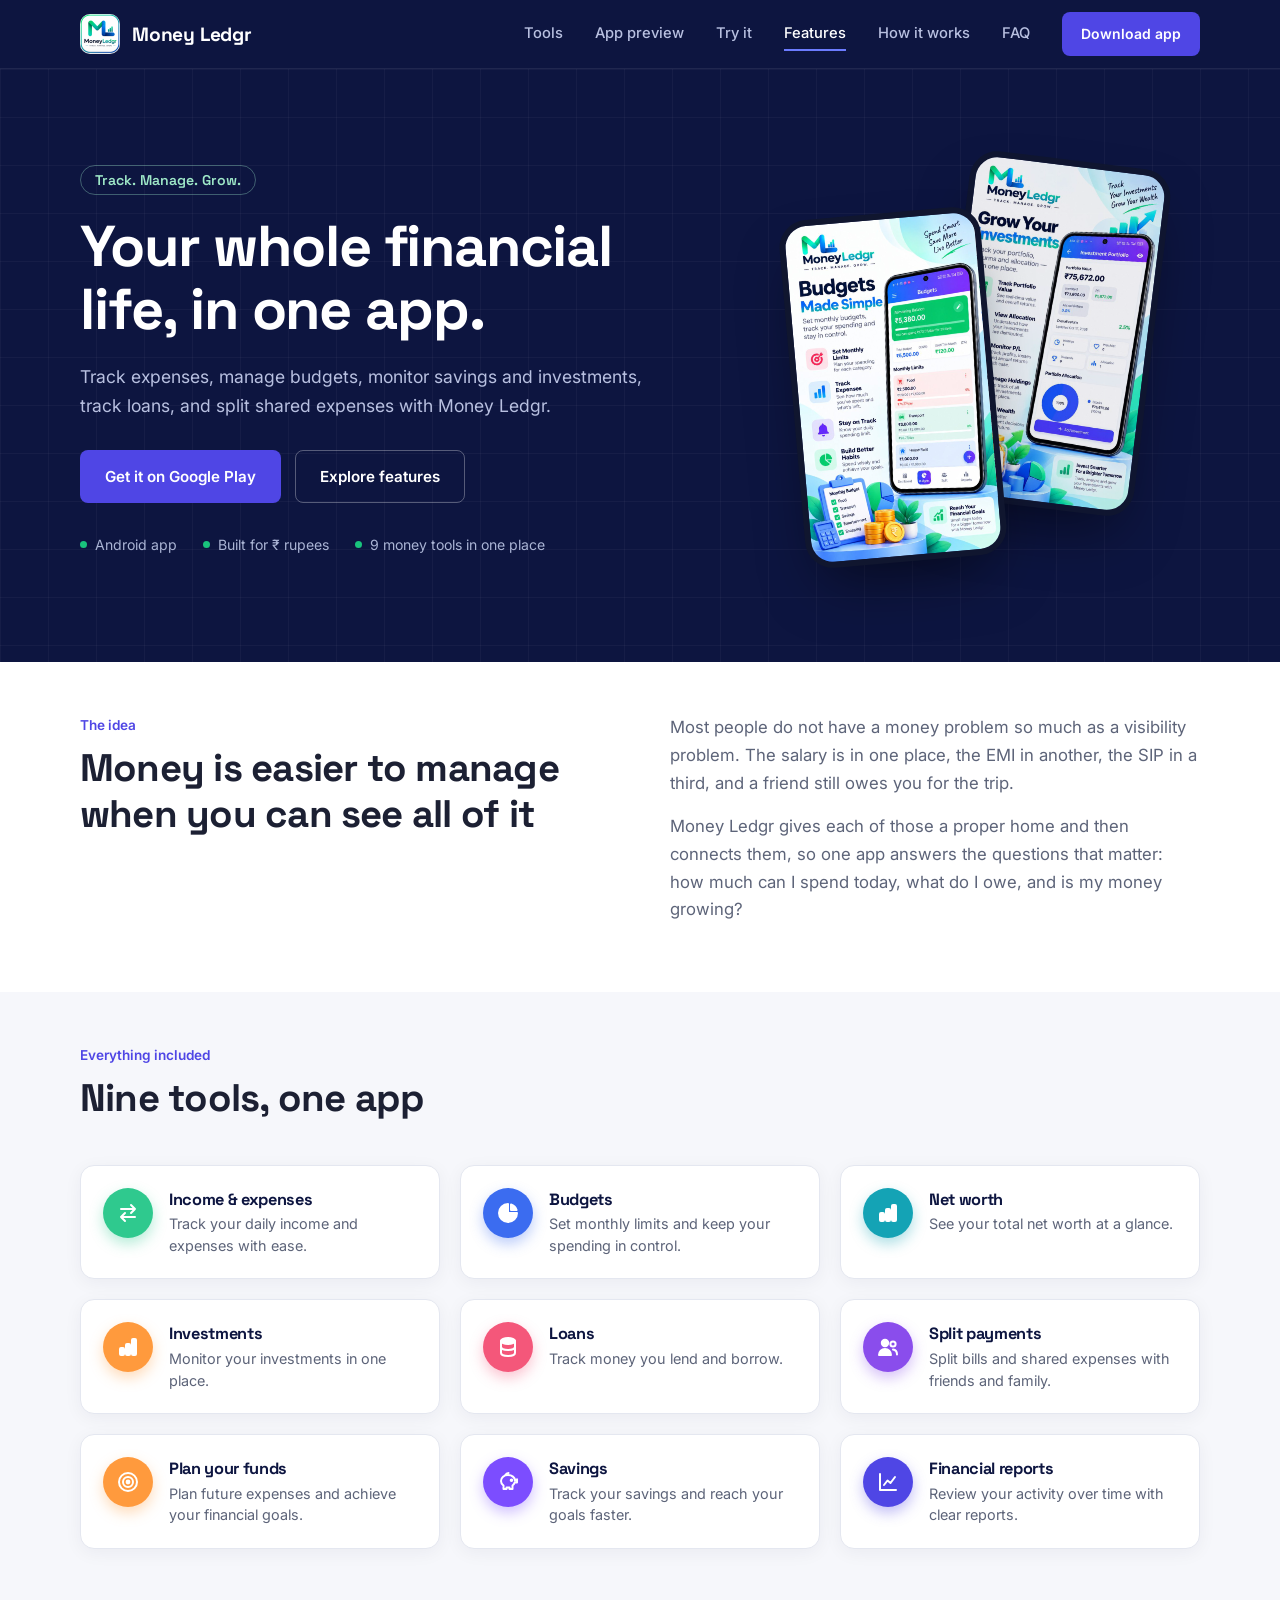
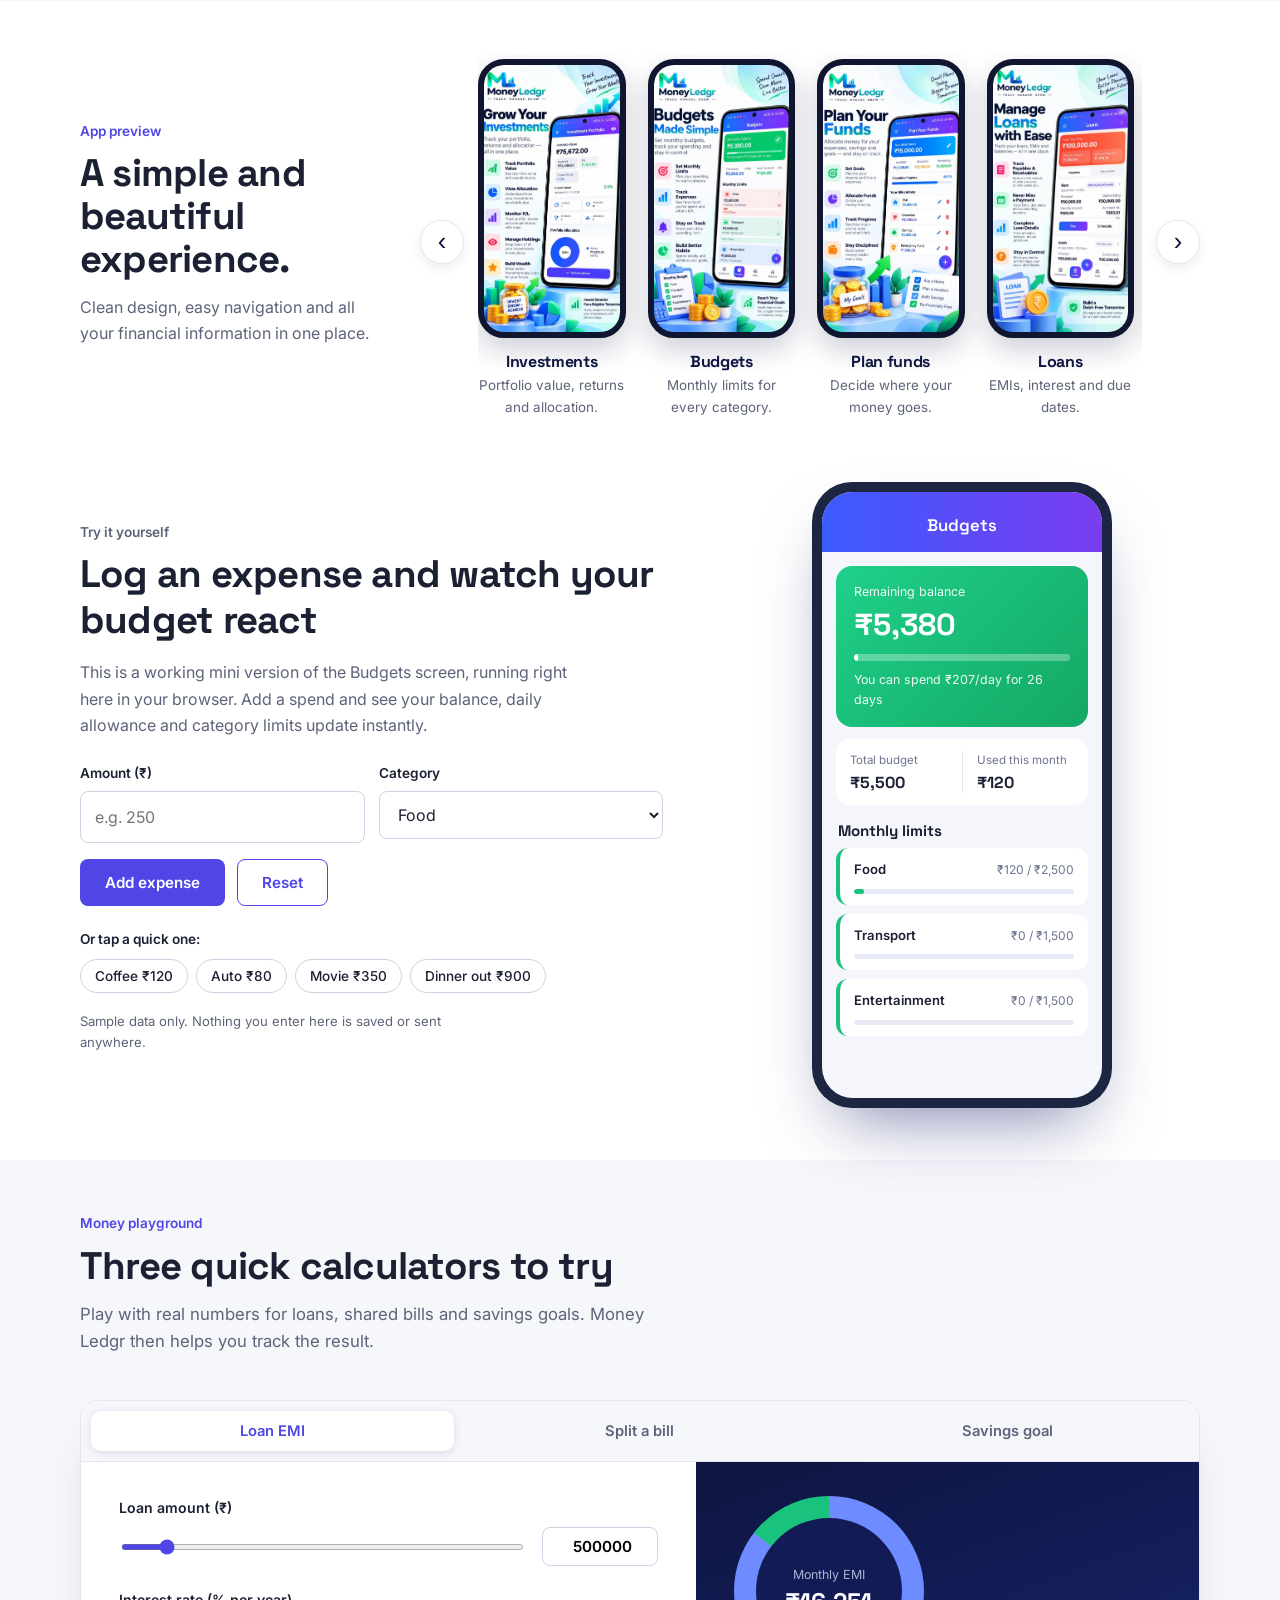
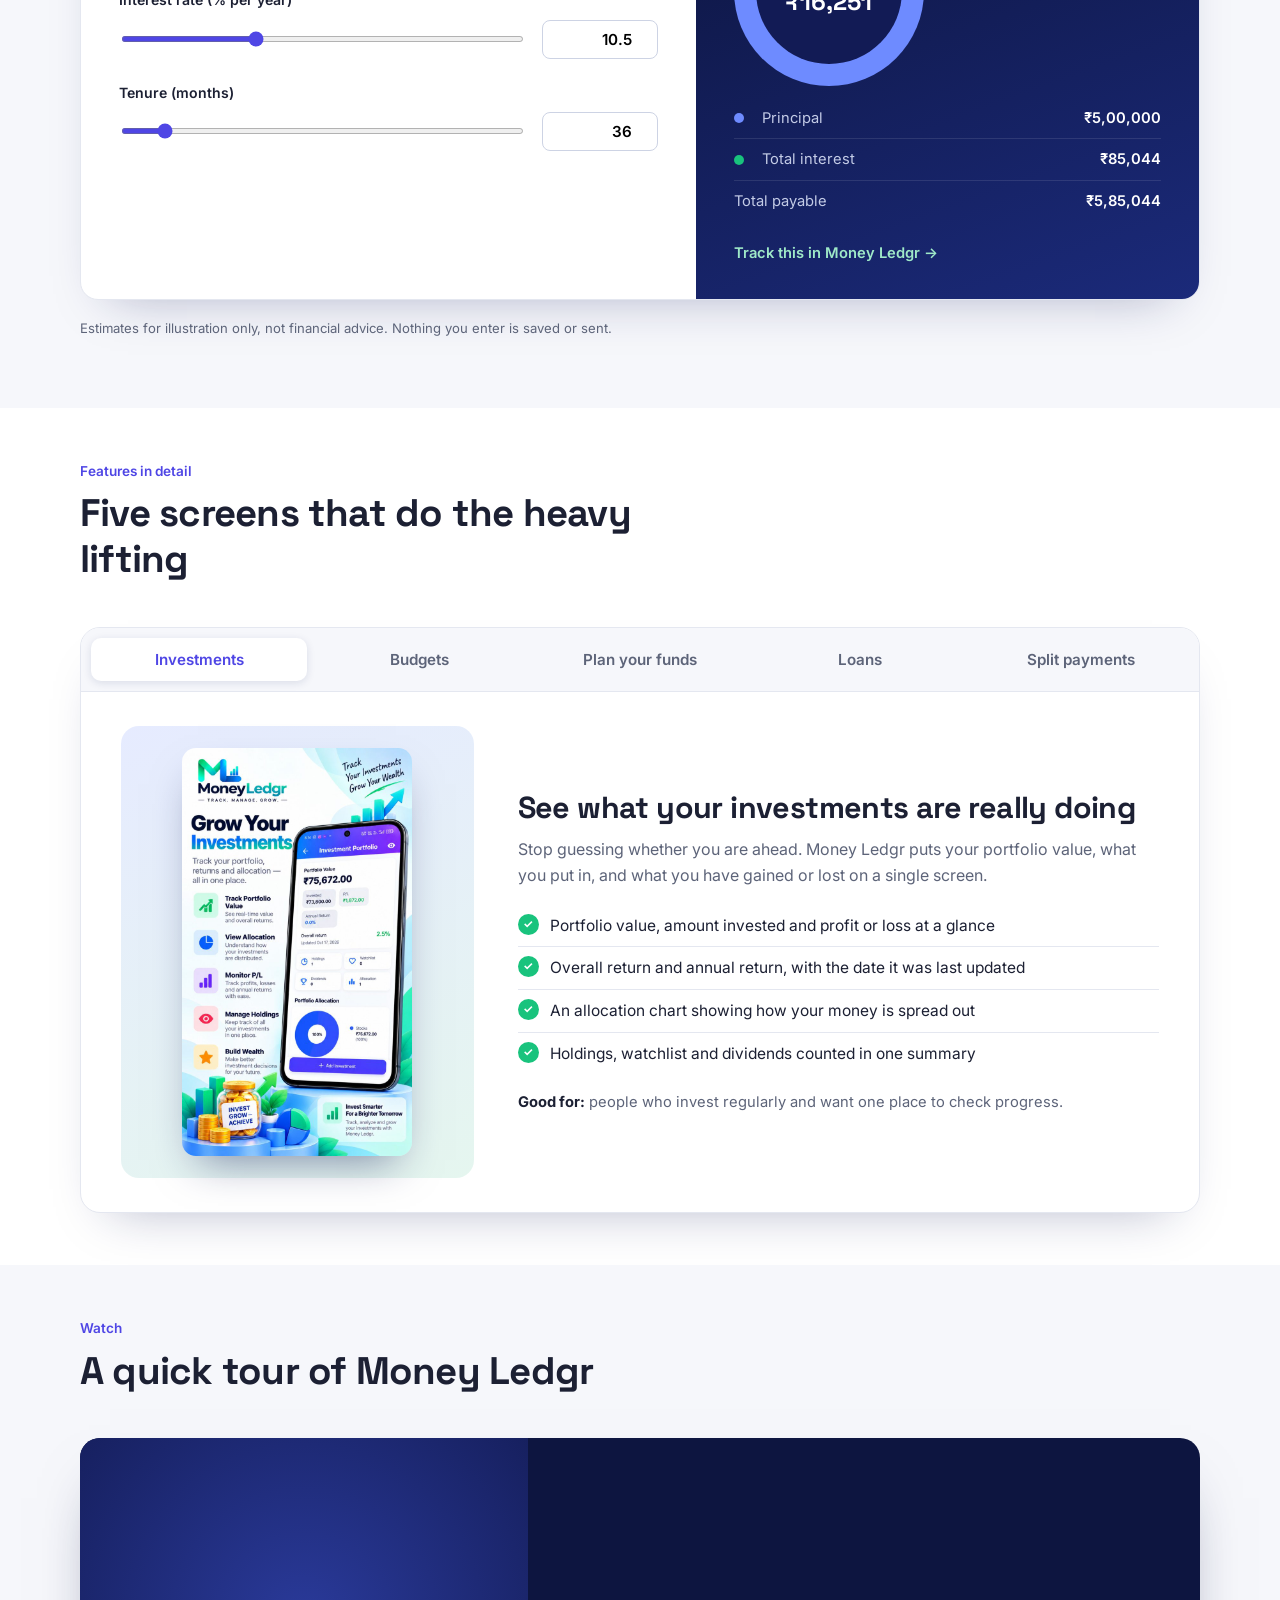
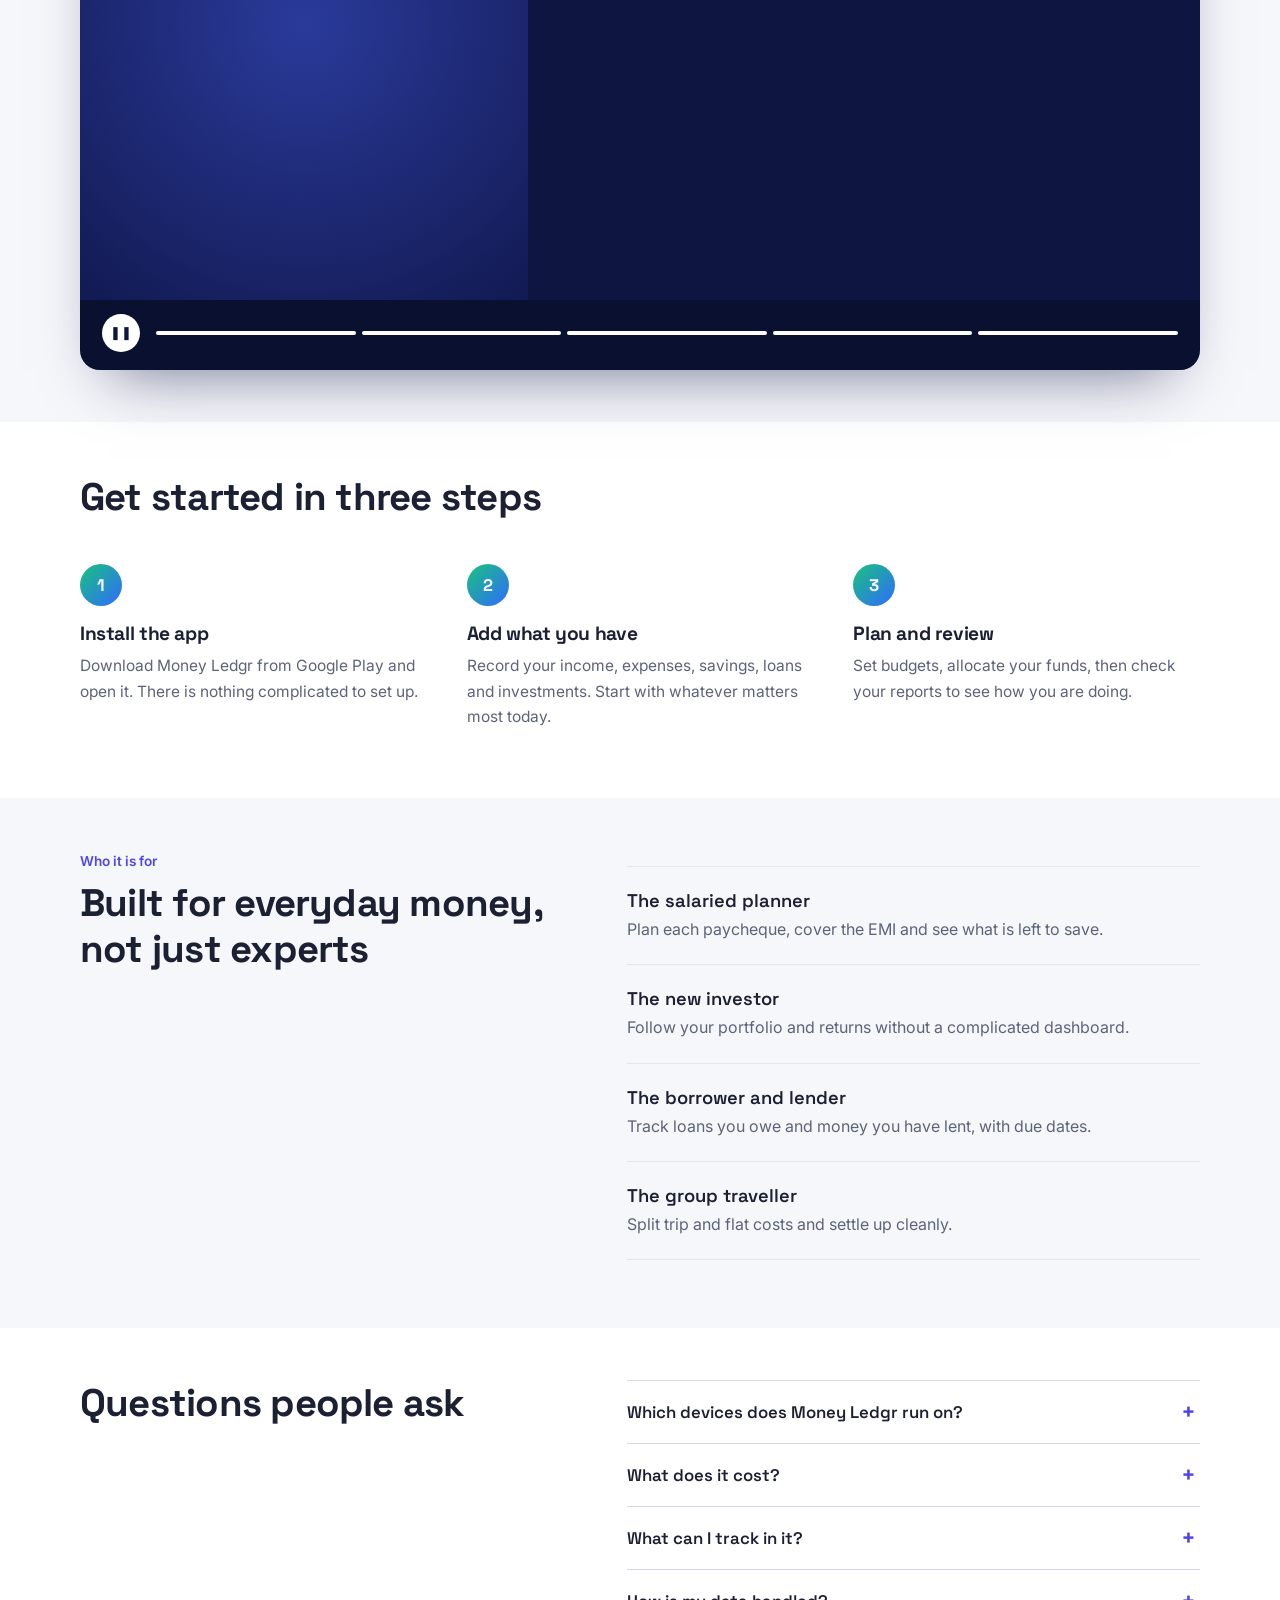
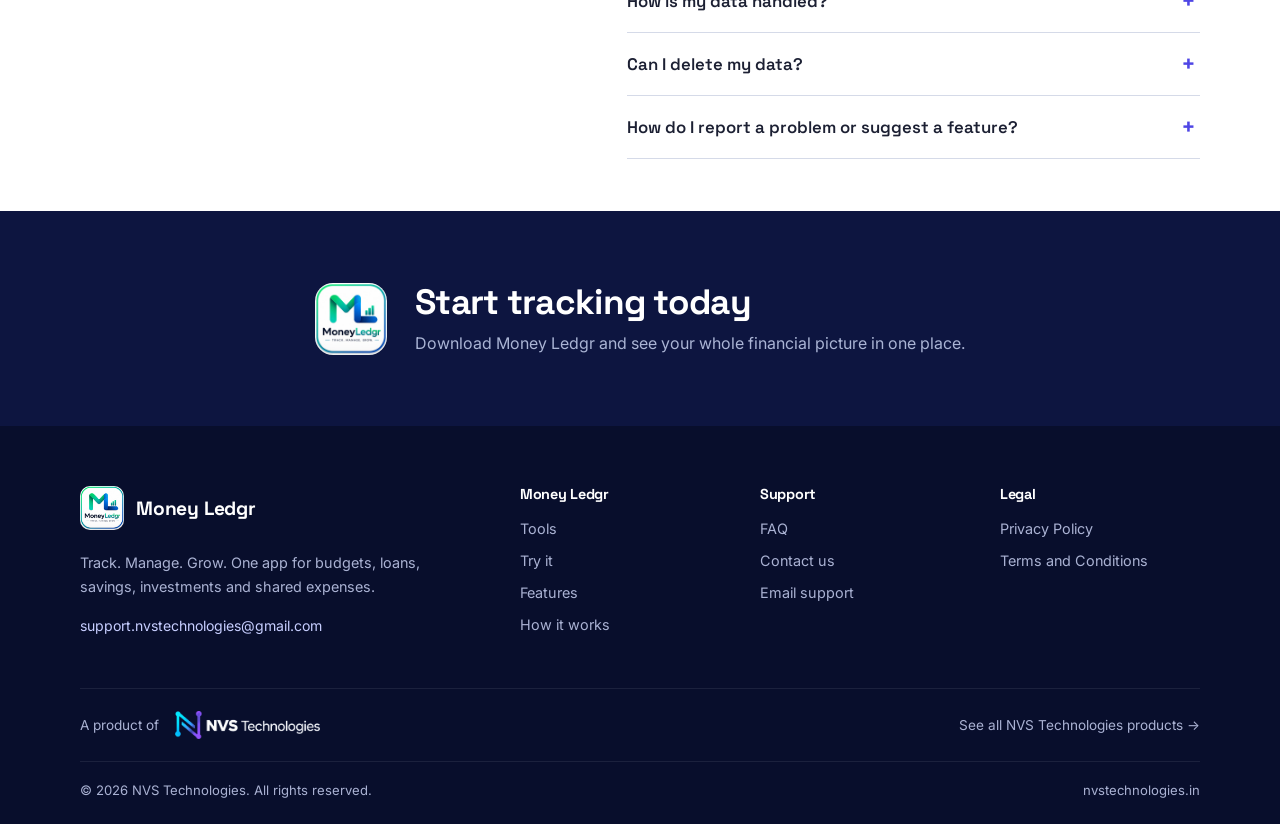
==== commit d07295b7: "Final version" ====
--- a/money-ledgr.html
+++ b/money-ledgr.html
@@ -8,6 +8,8 @@
   <meta property="og:title" content="Money Ledgr: Track. Manage. Grow.">
   <meta property="og:description" content="One app for budgets, loans, investments, savings and shared expenses.">
   <meta property="og:image" content="images/money-ledgr-icon.jpg">
+  <meta property="og:type" content="website">
+  <meta name="twitter:card" content="summary">
   <meta name="theme-color" content="#0d1540">
   <link rel="icon" href="images/favicon.png" type="image/png">
   <link rel="preconnect" href="https://fonts.googleapis.com">
@@ -51,18 +53,25 @@
 
 <!-- Hero -->
 <section class="p-hero">
-  <div class="container p-hero-inner">
-    <p class="hero-tag">Track. Manage. Grow.</p>
-    <h1>Your whole financial life, in one app.</h1>
-    <p class="lead">Track expenses, manage budgets, monitor savings and investments, track loans, and split shared expenses with Money Ledgr.</p>
-    <div class="hero-actions">
-      <a href="#features" class="btn btn-outline">Explore features</a>
-    </div>
-    <ul class="facts">
-      <li>Android app</li>
-      <li>Built for &#8377; rupees</li>
-      <li>9 money tools in one place</li>
-    </ul>
+  <div class="container p-hero-inner hero-grid">
+    <div class="hero-copy">
+      <p class="hero-tag">Track. Manage. Grow.</p>
+      <h1>Your whole financial life, in one app.</h1>
+      <p class="lead">Track expenses, manage budgets, monitor savings and investments, track loans, and split shared expenses with Money Ledgr.</p>
+      <div class="hero-actions">
+        <a href="https://play.google.com/store/apps/details?id=com.money_ledgr.app&amp;pcampaignid=web_share" class="btn btn-primary" target="_blank" rel="noopener">Get it on Google Play</a>
+        <a href="#features" class="btn btn-outline">Explore features</a>
+      </div>
+      <ul class="facts">
+        <li>Android app</li>
+        <li>Built for &#8377; rupees</li>
+        <li>9 money tools in one place</li>
+      </ul>
+    </div>
+    <div class="hero-visual" aria-hidden="true">
+      <img class="hv-back" src="images/screens/investments.jpg" alt="" width="720" height="1280">
+      <img class="hv-front" src="images/screens/budgets.jpg" alt="" width="720" height="1280">
+    </div>
   </div>
 </section>
 
@@ -495,9 +504,10 @@
     <div class="head-narrow"><h2>Questions people ask</h2></div>
     <div class="faq">
       <details><summary>Which devices does Money Ledgr run on?</summary><p>Money Ledgr is available for Android phones through Google Play.</p></details>
-      <details><summary>What does it cost?</summary><p>See the Google Play listing for the current price and any in-app options.</p></details>
+      <details><summary>What does it cost?</summary><p>Money Ledgr has a Free plan that shows ads, plus optional Base and Premium subscriptions that are ad-free. Subscriptions are billed through Google Play, so see the listing for current prices.</p></details>
       <details><summary>What can I track in it?</summary><p>Income and expenses, budgets, savings, investments, loans, split payments and your net worth, plus reports to review it all.</p></details>
-      <details><summary>How is my data handled?</summary><p>We want to be clear about this. Our <a href="#privacy" data-open-policy>Privacy Policy</a> explains what is collected and why.</p></details>
+      <details><summary>How is my data handled?</summary><p>We want to be clear about this. Our <a href="moneyledgr-privacy.html">Privacy Policy</a> explains what is collected and why.</p></details>
+      <details><summary>Can I delete my data?</summary><p>Data kept only on your device can be removed by deleting records, clearing app data or uninstalling the app. To ask for cloud data to be deleted, email <a href="mailto:support.nvstechnologies@gmail.com">support.nvstechnologies@gmail.com</a>.</p></details>
       <details><summary>How do I report a problem or suggest a feature?</summary><p>Send us a message from the <a href="index.html#contact">contact form</a>. Feedback shapes what we build next.</p></details>
     </div>
   </div>
@@ -521,10 +531,11 @@
     <div>
       <a href="#top" class="logo ml-brand" aria-label="Money Ledgr, back to top"><img src="images/money-ledgr-icon.jpg" alt="" width="320" height="320"><span>Money Ledgr</span></a>
       <p class="footer-blurb">Track. Manage. Grow. One app for budgets, loans, savings, investments and shared expenses.</p>
+      <p class="footer-mail"><a href="mailto:support.nvstechnologies@gmail.com">support.nvstechnologies@gmail.com</a></p>
     </div>
     <div><h4>Money Ledgr</h4><a href="#everything">Tools</a><a href="#demo">Try it</a><a href="#features">Features</a><a href="#how">How it works</a></div>
     <div><h4>Support</h4><a href="#faq">FAQ</a><a href="index.html#contact">Contact us</a><a href="mailto:support.nvstechnologies@gmail.com">Email support</a></div>
-    <div><h4>Legal</h4><a href="#privacy" data-open-policy>Privacy Policy</a><a href="#">Terms and Conditions</a></div>
+    <div><h4>Legal</h4><a href="moneyledgr-privacy.html">Privacy Policy</a><a href="moneyledgr-terms.html">Terms and Conditions</a></div>
   </div>
   <div class="container footer-nvs">
     <span>A product of</span>
@@ -539,6 +550,5 @@
 
 <button class="to-top" id="to-top" aria-label="Back to top" hidden>&uarr;</button>
 <script src="js/product.js"></script>
-<script src="js/policy.js"></script>
 </body>
 </html>
--- a/css/style.css
+++ b/css/style.css
@@ -371,38 +371,25 @@
 .more-link a { text-decoration: none; }
 .more-link a:hover { text-decoration: underline; }
 
-/* ---------- Privacy policy popup ---------- */
-.policy-dialog {
-  width: min(1040px, 96vw); height: 92vh; max-height: 92vh; padding: 0; border: 0; border-radius: 16px;
-  background: var(--white); color: var(--text); overflow: hidden;
-  box-shadow: 0 24px 60px rgba(8, 13, 40, 0.45);
-}
-.policy-dialog[open] { display: flex; flex-direction: column; }
-.policy-dialog::backdrop { background: rgba(8, 13, 40, 0.75); backdrop-filter: blur(4px); }
-.pd-head { flex: none; padding: 24px 36px 20px; background: var(--navy); color: var(--white); }
-.pd-head h2 { font-size: 1.6rem; margin: 0 0 4px; }
-.pd-head p { margin: 0; font-size: 0.9rem; color: #b8c0e0; }
-.pd-head p strong { color: var(--white); }
-.pd-body { flex: 1; min-height: 0; padding: 8px 36px 28px; overflow-y: auto; overscroll-behavior: contain; font-size: 1.02rem; }
-.pd-foot { flex: none; display: flex; justify-content: center; padding: 14px 24px; border-top: 1px solid var(--line); background: var(--white); }
-.pd-close-btn { min-width: 160px; }
-.policy h2 { font-size: 1.1rem; font-weight: 700; color: var(--navy); margin: 26px 0 8px; }
-.policy p, .policy li { color: #3a4057; }
-.policy ul { list-style: disc; padding-left: 1.3rem; margin: 0 0 1rem; }
-.policy li { margin-bottom: 6px; }
-.policy > p:first-child { margin-top: 20px; }
-.policy-note {
-  background: #eef1ff; border-left: 4px solid var(--indigo);
-  padding: 14px 18px; border-radius: 6px; margin: 18px 0 4px; color: var(--navy);
-}
-.policy-copy { margin: 30px 0 0; padding-top: 18px; border-top: 1px solid var(--line); font-size: 0.9rem; color: var(--muted) !important; }
-@media (max-width: 640px) {
-  .policy-dialog { width: 100vw; height: 100dvh; max-height: 100dvh; border-radius: 0; }
-  .pd-head { padding: 18px 20px 14px; }
-  .pd-head h2 { font-size: 1.3rem; }
-  .pd-body { padding: 4px 20px 22px; }
-  .pd-close-btn { width: 100%; }
-}
-
 .contact-form .hp { position: absolute; left: -9999px; width: 1px; height: 1px; opacity: 0; }
 .contact-form button:disabled { opacity: 0.7; cursor: wait; }
+
+/* ---------- Hero with phone visual (home + product page) ---------- */
+.hero-grid { display: grid; grid-template-columns: 1.15fr 0.85fr; gap: 48px; align-items: center; }
+.hero-visual { position: relative; justify-self: center; width: min(360px, 100%); aspect-ratio: 1 / 1.12; }
+.hero-visual img {
+  position: absolute; width: 56%; height: auto;
+  border: 6px solid #10162f; border-radius: 28px; background: #10162f;
+  box-shadow: 0 30px 60px -20px rgba(0,0,0,0.55);
+}
+.hv-back { right: 0; top: 0; transform: rotate(7deg); opacity: 0.92; }
+.hv-front { left: 0; bottom: 0; transform: rotate(-5deg); }
+
+/* ---------- Footer extras ---------- */
+.footer-mail { margin: 14px 0 0; font-size: 0.88rem; }
+.footer-grid .footer-mail a { display: inline; margin: 0; color: #c7ceff; }
+
+@media (max-width: 860px) {
+  .hero-grid { grid-template-columns: 1fr; gap: 40px; }
+  .hero-visual { width: min(280px, 80%); }
+}
--- a/css/product.css
+++ b/css/product.css
@@ -36,6 +36,10 @@
 
 /* ---------- Generic section helpers ---------- */
 .section-soft { background: var(--soft); }
+/* tighter, even rhythm between sections (was 96px top + 96px bottom = ~190px gaps) */
+.product-page .section { padding: 52px 0; }
+.product-page .section:not(.section-soft) + .section:not(.section-soft) { padding-top: 0; }
+@media (max-width: 860px) { .product-page .section { padding: 40px 0; } }
 .head-narrow { max-width: 38em; margin-bottom: 44px; }
 .head-narrow h2 { margin-bottom: 0 !important; }
 .product-page .section h2 { font-weight: 700; }
@@ -61,7 +65,7 @@
 .tool-grid span { color: var(--muted); font-size: 0.92rem; }
 
 /* ---------- Steps ---------- */
-.p-steps { display: grid; grid-template-columns: repeat(3, 1fr); gap: 40px; }
+.p-steps { list-style: none; margin: 0; padding: 0; display: grid; grid-template-columns: repeat(3, 1fr); gap: 40px; }
 .p-steps span { display: grid; place-items: center; width: 42px; height: 42px; margin-bottom: 16px; border-radius: 50%; color: var(--white); font: 700 1.05rem var(--head); background: linear-gradient(135deg, var(--ml-green), var(--ml-blue)); }
 .p-steps h3 { font-size: 1.2rem; margin-bottom: 8px; }
 .p-steps p { color: var(--muted); font-size: 0.97rem; }
@@ -84,11 +88,12 @@
 
 /* ---------- Closing CTA ---------- */
 .p-cta { background: var(--navy); color: var(--white); padding: 70px 0; }
-.p-cta-inner { display: flex; align-items: center; gap: 28px; flex-wrap: wrap; }
+.p-cta-inner { display: flex; align-items: center; justify-content: center; gap: 28px; flex-wrap: wrap; }
 .p-cta-inner img { width: 72px; height: 72px; border-radius: 18px; }
-.p-cta-inner > div { flex: 1; min-width: 240px; }
+.p-cta-inner > div { flex: 0 1 auto; min-width: 240px; }
 .p-cta h2 { font-size: clamp(1.6rem, 3vw, 2.2rem); margin-bottom: 6px; }
 .p-cta p { margin: 0; color: #aab4d4; }
+
 
 /* ---------- Responsive ---------- */
 @media (max-width: 900px) {
@@ -292,7 +297,7 @@
 .ml-brand span { font: 700 1.2rem var(--head); letter-spacing: -0.01em; color: var(--white); }
 .site-footer .ml-brand img { height: 44px; width: 44px; }
 
-.p-hero-inner { }
+.p-hero-inner .hero-actions { margin-bottom: 30px; }
 .p-hero .hero-tag { display: inline-block; margin-bottom: 20px; padding: 5px 14px; border: 1px solid rgba(159,233,200,0.35); border-radius: 999px; font: 600 0.88rem var(--head); color: #9fe9c8; }
 .p-hero h1 { max-width: 13em; }
 
@@ -329,9 +334,6 @@
   .nvs-more { margin-left: 0; width: 100%; }
 }
 
-/* the generic footer-link rule must not restyle the Play button */
-.footer-grid a.footer-play { display: inline-block; margin: 18px 0 0; color: var(--white); }
-.footer-grid a.footer-play:hover { color: var(--white); }
 
 
 /* ---------- Tool cards (coloured icon tiles) ---------- */
